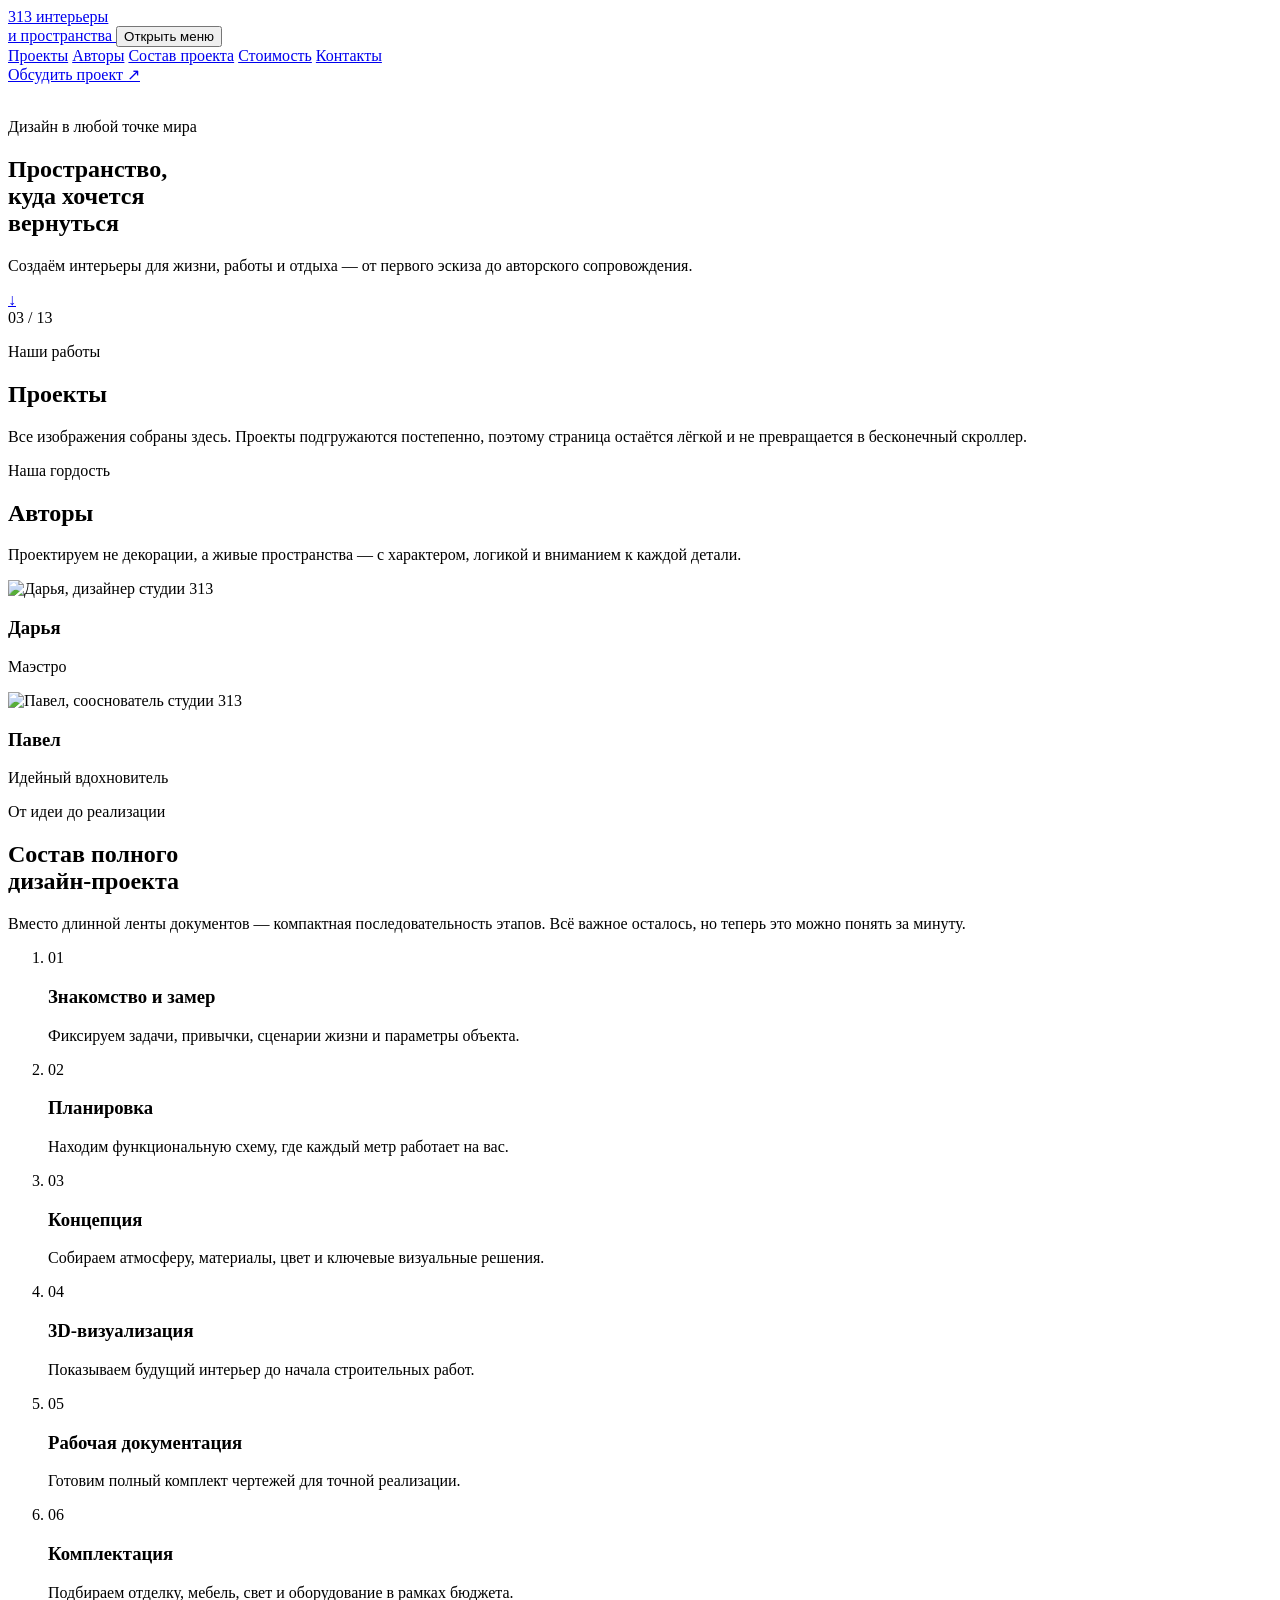
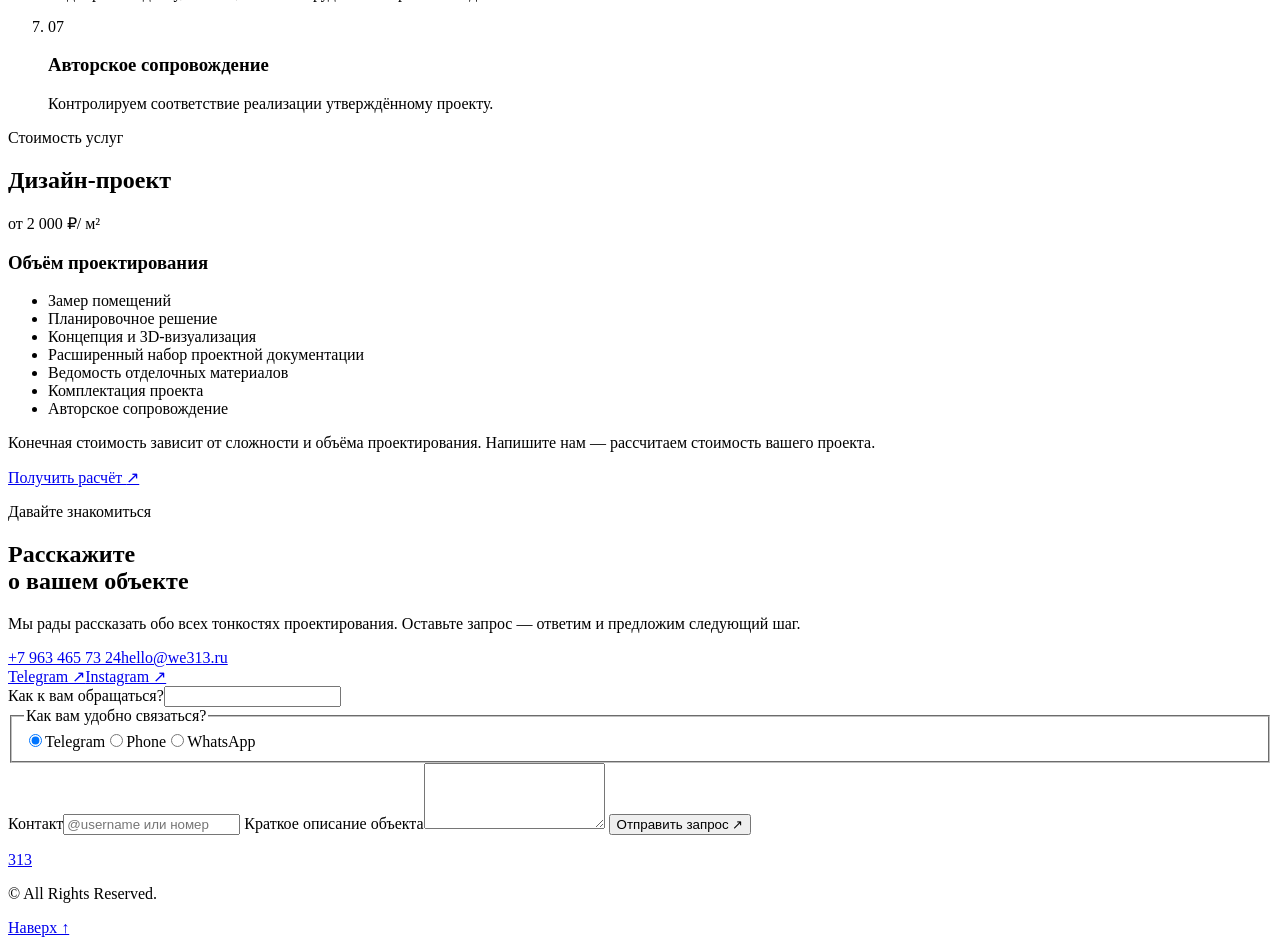
==== index.html @ 471e951c "Add redesigned site structure" ====
<!doctype html>
<html lang="ru">
<head>
  <meta charset="UTF-8" />
  <meta name="viewport" content="width=device-width, initial-scale=1" />
  <meta name="theme-color" content="#15363d" />
  <meta name="description" content="313 — дизайн интерьеров и пространств в любой точке мира." />
  <title>313 — дизайн интерьеров</title>
  <link rel="preconnect" href="https://static.tildacdn.com" crossorigin />
  <link rel="stylesheet" href="styles.css" />
</head>
<body>
  <header class="site-header" data-header>
    <a class="brand" href="#top" aria-label="313 — на главную">
      <span class="brand-mark">313</span>
      <span class="brand-note">интерьеры<br />и пространства</span>
    </a>
    <button class="menu-toggle" type="button" aria-expanded="false" aria-controls="site-nav">
      <span></span><span></span>
      <span class="sr-only">Открыть меню</span>
    </button>
    <nav class="site-nav" id="site-nav" aria-label="Основная навигация">
      <a href="#projects">Проекты</a>
      <a href="#authors">Авторы</a>
      <a href="#scope">Состав проекта</a>
      <a href="#price">Стоимость</a>
      <a href="#contacts">Контакты</a>
    </nav>
    <a class="header-cta" href="#contacts">Обсудить проект <span>↗</span></a>
  </header>

  <main id="top">
    <section class="hero" aria-labelledby="hero-title">
      <div class="hero-media" aria-hidden="true">
        <img src="https://static.tildacdn.com/tild3564-6435-4336-b236-306564663738/___220524_pages-to-j.jpg" alt="" fetchpriority="high" />
      </div>
      <div class="hero-shade"></div>
      <div class="hero-content">
        <p class="eyebrow">Дизайн в любой точке мира</p>
        <h1 id="hero-title">Пространство,<br />куда хочется<br />вернуться</h1>
        <div class="hero-bottom">
          <p>Создаём интерьеры для жизни, работы и отдыха — от первого эскиза до авторского сопровождения.</p>
          <a class="round-link" href="#projects" aria-label="Смотреть проекты">↓</a>
        </div>
      </div>
      <div class="hero-index" aria-hidden="true">03 / 13</div>
    </section>

    <section class="projects section" id="projects" aria-labelledby="projects-title">
      <div class="section-head reveal">
        <div>
          <p class="eyebrow">Наши работы</p>
          <h2 id="projects-title">Проекты</h2>
        </div>
        <p class="section-intro">Все изображения собраны здесь. Проекты подгружаются постепенно, поэтому страница остаётся лёгкой и не превращается в бесконечный скроллер.</p>
      </div>
      <div class="project-grid" data-project-grid aria-live="polite"></div>
      <div class="project-sentinel" data-project-sentinel aria-hidden="true"><span></span><span></span><span></span></div>
      <p class="projects-end" data-projects-end hidden>Все проекты загружены</p>
    </section>

    <section class="authors section section-dark" id="authors" aria-labelledby="authors-title">
      <div class="section-head reveal">
        <div><p class="eyebrow">Наша гордость</p><h2 id="authors-title">Авторы</h2></div>
        <p class="section-intro">Проектируем не декорации, а живые пространства — с характером, логикой и вниманием к каждой детали.</p>
      </div>
      <div class="authors-grid">
        <article class="author-card reveal">
          <div class="author-photo"><img src="https://static.tildacdn.com/tild3235-3331-4265-b337-303738323830/noroot.png" alt="Дарья, дизайнер студии 313" loading="lazy" /></div>
          <div class="author-meta"><h3>Дарья</h3><p>Маэстро</p></div>
        </article>
        <article class="author-card reveal">
          <div class="author-photo"><img src="https://static.tildacdn.com/tild3330-3230-4331-b766-316365663337/noroot.png" alt="Павел, сооснователь студии 313" loading="lazy" /></div>
          <div class="author-meta"><h3>Павел</h3><p>Идейный вдохновитель</p></div>
        </article>
      </div>
    </section>

    <section class="scope section" id="scope" aria-labelledby="scope-title">
      <div class="section-head reveal">
        <div><p class="eyebrow">От идеи до реализации</p><h2 id="scope-title">Состав полного<br />дизайн-проекта</h2></div>
        <p class="section-intro">Вместо длинной ленты документов — компактная последовательность этапов. Всё важное осталось, но теперь это можно понять за минуту.</p>
      </div>
      <ol class="scope-list">
        <li class="reveal"><span>01</span><h3>Знакомство и замер</h3><p>Фиксируем задачи, привычки, сценарии жизни и параметры объекта.</p></li>
        <li class="reveal"><span>02</span><h3>Планировка</h3><p>Находим функциональную схему, где каждый метр работает на вас.</p></li>
        <li class="reveal"><span>03</span><h3>Концепция</h3><p>Собираем атмосферу, материалы, цвет и ключевые визуальные решения.</p></li>
        <li class="reveal"><span>04</span><h3>3D-визуализация</h3><p>Показываем будущий интерьер до начала строительных работ.</p></li>
        <li class="reveal"><span>05</span><h3>Рабочая документация</h3><p>Готовим полный комплект чертежей для точной реализации.</p></li>
        <li class="reveal"><span>06</span><h3>Комплектация</h3><p>Подбираем отделку, мебель, свет и оборудование в рамках бюджета.</p></li>
        <li class="reveal"><span>07</span><h3>Авторское сопровождение</h3><p>Контролируем соответствие реализации утверждённому проекту.</p></li>
      </ol>
    </section>

    <section class="price section section-accent" id="price" aria-labelledby="price-title">
      <div class="price-layout">
        <div class="reveal"><p class="eyebrow">Стоимость услуг</p><h2 id="price-title">Дизайн-проект</h2><p class="price-value">от 2 000 ₽<span>/ м²</span></p></div>
        <div class="price-copy reveal">
          <h3>Объём проектирования</h3>
          <ul><li>Замер помещений</li><li>Планировочное решение</li><li>Концепция и 3D-визуализация</li><li>Расширенный набор проектной документации</li><li>Ведомость отделочных материалов</li><li>Комплектация проекта</li><li>Авторское сопровождение</li></ul>
          <p class="price-note">Конечная стоимость зависит от сложности и объёма проектирования. Напишите нам — рассчитаем стоимость вашего проекта.</p>
          <a class="text-link" href="#contacts">Получить расчёт <span>↗</span></a>
        </div>
      </div>
    </section>

    <section class="contacts section section-dark" id="contacts" aria-labelledby="contacts-title">
      <div class="contact-layout">
        <div class="contact-copy reveal">
          <p class="eyebrow">Давайте знакомиться</p><h2 id="contacts-title">Расскажите<br />о вашем объекте</h2>
          <p>Мы рады рассказать обо всех тонкостях проектирования. Оставьте запрос — ответим и предложим следующий шаг.</p>
          <div class="contact-links"><a href="tel:+79634657324">+7 963 465 73 24</a><a href="mailto:hello@we313.ru">hello@we313.ru</a></div>
          <div class="social-links"><a href="https://t.me/" target="_blank" rel="noreferrer">Telegram ↗</a><a href="https://www.instagram.com/" target="_blank" rel="noreferrer">Instagram ↗</a></div>
        </div>
        <form class="contact-form reveal" data-contact-form>
          <label><span>Как к вам обращаться?</span><input type="text" name="name" autocomplete="name" required /></label>
          <fieldset><legend>Как вам удобно связаться?</legend><div class="contact-methods"><label><input type="radio" name="method" value="Telegram" checked /><span>Telegram</span></label><label><input type="radio" name="method" value="Phone" /><span>Phone</span></label><label><input type="radio" name="method" value="WhatsApp" /><span>WhatsApp</span></label></div></fieldset>
          <label><span>Контакт</span><input type="text" name="contact" placeholder="@username или номер" required /></label>
          <label><span>Краткое описание объекта</span><textarea name="message" rows="4" required></textarea></label>
          <button class="submit-button" type="submit">Отправить запрос <span>↗</span></button>
          <p class="form-status" data-form-status aria-live="polite"></p>
        </form>
      </div>
    </section>
  </main>

  <footer class="site-footer"><a class="footer-brand" href="#top">313</a><p>© <span data-year></span> All Rights Reserved.</p><a href="#top">Наверх ↑</a></footer>

  <dialog class="project-dialog" data-project-dialog aria-labelledby="dialog-title">
    <div class="dialog-shell">
      <header class="dialog-header"><div><p class="eyebrow" data-dialog-location></p><h2 id="dialog-title" data-dialog-title></h2></div><button class="dialog-close" type="button" data-dialog-close aria-label="Закрыть проект">×</button></header>
      <div class="dialog-gallery" data-dialog-gallery></div>
    </div>
  </dialog>
  <script src="script.js" defer></script>
</body>
</html>
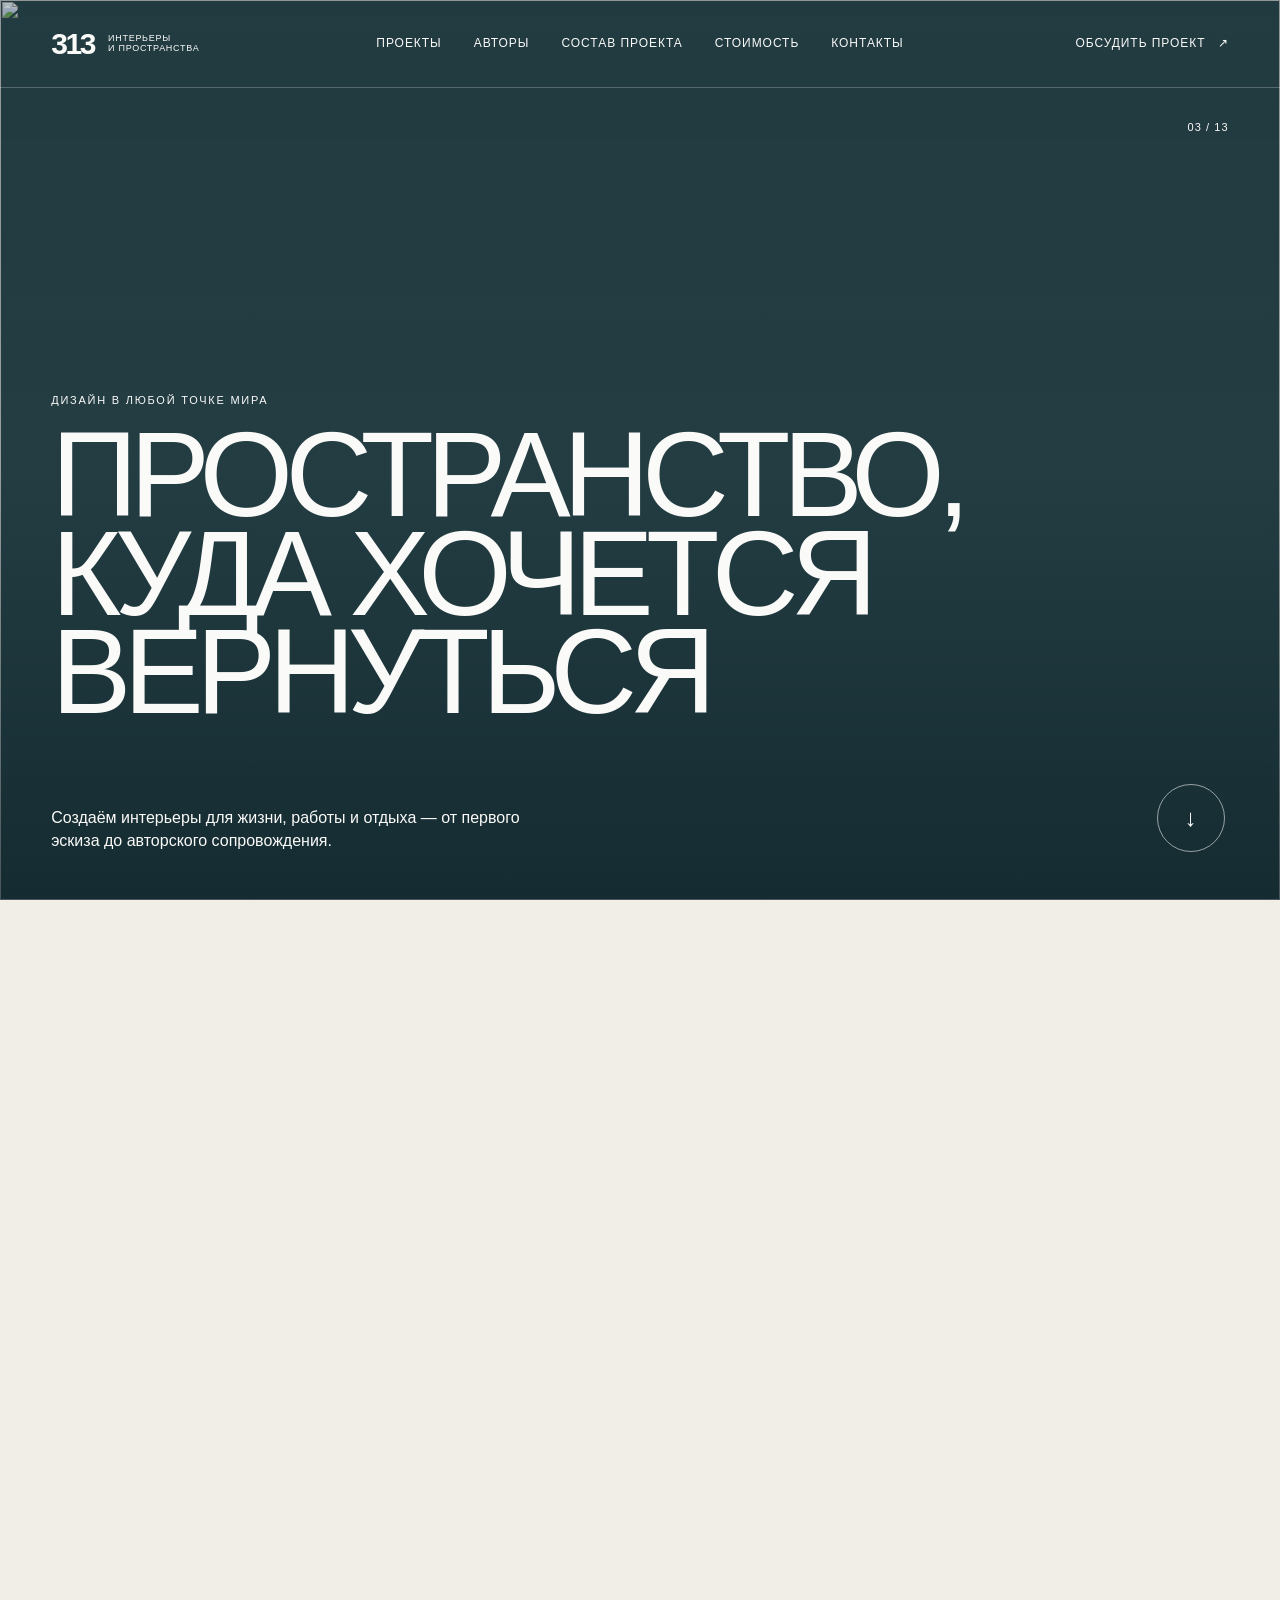
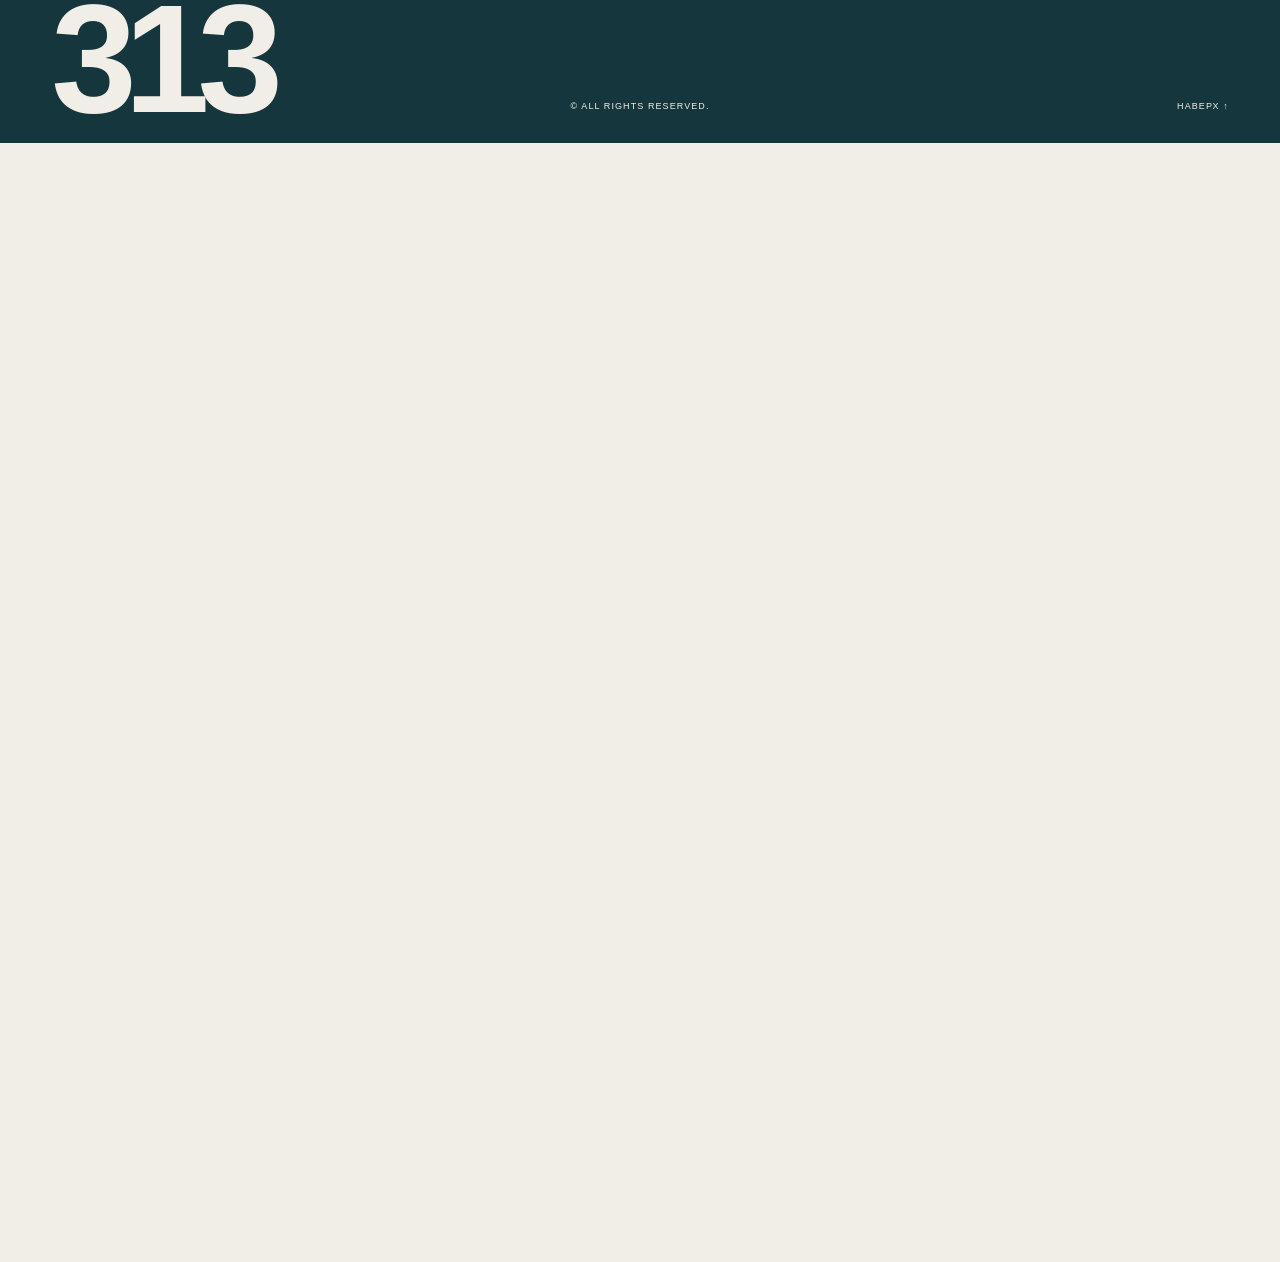
==== commit ef064ef6: "Restore original social links" ====
--- a/index.html
+++ b/index.html
@@ -11,127 +11,33 @@
 </head>
 <body>
   <header class="site-header" data-header>
-    <a class="brand" href="#top" aria-label="313 — на главную">
-      <span class="brand-mark">313</span>
-      <span class="brand-note">интерьеры<br />и пространства</span>
-    </a>
-    <button class="menu-toggle" type="button" aria-expanded="false" aria-controls="site-nav">
-      <span></span><span></span>
-      <span class="sr-only">Открыть меню</span>
-    </button>
-    <nav class="site-nav" id="site-nav" aria-label="Основная навигация">
-      <a href="#projects">Проекты</a>
-      <a href="#authors">Авторы</a>
-      <a href="#scope">Состав проекта</a>
-      <a href="#price">Стоимость</a>
-      <a href="#contacts">Контакты</a>
-    </nav>
+    <a class="brand" href="#top" aria-label="313 — на главную"><span class="brand-mark">313</span><span class="brand-note">интерьеры<br />и пространства</span></a>
+    <button class="menu-toggle" type="button" aria-expanded="false" aria-controls="site-nav"><span></span><span></span><span class="sr-only">Открыть меню</span></button>
+    <nav class="site-nav" id="site-nav" aria-label="Основная навигация"><a href="#projects">Проекты</a><a href="#authors">Авторы</a><a href="#scope">Состав проекта</a><a href="#price">Стоимость</a><a href="#contacts">Контакты</a></nav>
     <a class="header-cta" href="#contacts">Обсудить проект <span>↗</span></a>
   </header>
-
   <main id="top">
     <section class="hero" aria-labelledby="hero-title">
-      <div class="hero-media" aria-hidden="true">
-        <img src="https://static.tildacdn.com/tild3564-6435-4336-b236-306564663738/___220524_pages-to-j.jpg" alt="" fetchpriority="high" />
-      </div>
-      <div class="hero-shade"></div>
-      <div class="hero-content">
-        <p class="eyebrow">Дизайн в любой точке мира</p>
-        <h1 id="hero-title">Пространство,<br />куда хочется<br />вернуться</h1>
-        <div class="hero-bottom">
-          <p>Создаём интерьеры для жизни, работы и отдыха — от первого эскиза до авторского сопровождения.</p>
-          <a class="round-link" href="#projects" aria-label="Смотреть проекты">↓</a>
-        </div>
-      </div>
-      <div class="hero-index" aria-hidden="true">03 / 13</div>
+      <div class="hero-media" aria-hidden="true"><img src="https://static.tildacdn.com/tild3564-6435-4336-b236-306564663738/___220524_pages-to-j.jpg" alt="" fetchpriority="high" /></div><div class="hero-shade"></div>
+      <div class="hero-content"><p class="eyebrow">Дизайн в любой точке мира</p><h1 id="hero-title">Пространство,<br />куда хочется<br />вернуться</h1><div class="hero-bottom"><p>Создаём интерьеры для жизни, работы и отдыха — от первого эскиза до авторского сопровождения.</p><a class="round-link" href="#projects" aria-label="Смотреть проекты">↓</a></div></div><div class="hero-index" aria-hidden="true">03 / 13</div>
     </section>
-
     <section class="projects section" id="projects" aria-labelledby="projects-title">
-      <div class="section-head reveal">
-        <div>
-          <p class="eyebrow">Наши работы</p>
-          <h2 id="projects-title">Проекты</h2>
-        </div>
-        <p class="section-intro">Все изображения собраны здесь. Проекты подгружаются постепенно, поэтому страница остаётся лёгкой и не превращается в бесконечный скроллер.</p>
-      </div>
-      <div class="project-grid" data-project-grid aria-live="polite"></div>
-      <div class="project-sentinel" data-project-sentinel aria-hidden="true"><span></span><span></span><span></span></div>
-      <p class="projects-end" data-projects-end hidden>Все проекты загружены</p>
+      <div class="section-head reveal"><div><p class="eyebrow">Наши работы</p><h2 id="projects-title">Проекты</h2></div><p class="section-intro">Все изображения собраны здесь. Проекты подгружаются постепенно, поэтому страница остаётся лёгкой и не превращается в бесконечный скроллер.</p></div>
+      <div class="project-grid" data-project-grid aria-live="polite"></div><div class="project-sentinel" data-project-sentinel aria-hidden="true"><span></span><span></span><span></span></div><p class="projects-end" data-projects-end hidden>Все проекты загружены</p>
     </section>
-
     <section class="authors section section-dark" id="authors" aria-labelledby="authors-title">
-      <div class="section-head reveal">
-        <div><p class="eyebrow">Наша гордость</p><h2 id="authors-title">Авторы</h2></div>
-        <p class="section-intro">Проектируем не декорации, а живые пространства — с характером, логикой и вниманием к каждой детали.</p>
-      </div>
-      <div class="authors-grid">
-        <article class="author-card reveal">
-          <div class="author-photo"><img src="https://static.tildacdn.com/tild3235-3331-4265-b337-303738323830/noroot.png" alt="Дарья, дизайнер студии 313" loading="lazy" /></div>
-          <div class="author-meta"><h3>Дарья</h3><p>Маэстро</p></div>
-        </article>
-        <article class="author-card reveal">
-          <div class="author-photo"><img src="https://static.tildacdn.com/tild3330-3230-4331-b766-316365663337/noroot.png" alt="Павел, сооснователь студии 313" loading="lazy" /></div>
-          <div class="author-meta"><h3>Павел</h3><p>Идейный вдохновитель</p></div>
-        </article>
-      </div>
+      <div class="section-head reveal"><div><p class="eyebrow">Наша гордость</p><h2 id="authors-title">Авторы</h2></div><p class="section-intro">Проектируем не декорации, а живые пространства — с характером, логикой и вниманием к каждой детали.</p></div>
+      <div class="authors-grid"><article class="author-card reveal"><div class="author-photo"><img src="https://static.tildacdn.com/tild3235-3331-4265-b337-303738323830/noroot.png" alt="Дарья, дизайнер студии 313" loading="lazy" /></div><div class="author-meta"><h3>Дарья</h3><p>Маэстро</p></div></article><article class="author-card reveal"><div class="author-photo"><img src="https://static.tildacdn.com/tild3330-3230-4331-b766-316365663337/noroot.png" alt="Павел, сооснователь студии 313" loading="lazy" /></div><div class="author-meta"><h3>Павел</h3><p>Идейный вдохновитель</p></div></article></div>
     </section>
-
     <section class="scope section" id="scope" aria-labelledby="scope-title">
-      <div class="section-head reveal">
-        <div><p class="eyebrow">От идеи до реализации</p><h2 id="scope-title">Состав полного<br />дизайн-проекта</h2></div>
-        <p class="section-intro">Вместо длинной ленты документов — компактная последовательность этапов. Всё важное осталось, но теперь это можно понять за минуту.</p>
-      </div>
-      <ol class="scope-list">
-        <li class="reveal"><span>01</span><h3>Знакомство и замер</h3><p>Фиксируем задачи, привычки, сценарии жизни и параметры объекта.</p></li>
-        <li class="reveal"><span>02</span><h3>Планировка</h3><p>Находим функциональную схему, где каждый метр работает на вас.</p></li>
-        <li class="reveal"><span>03</span><h3>Концепция</h3><p>Собираем атмосферу, материалы, цвет и ключевые визуальные решения.</p></li>
-        <li class="reveal"><span>04</span><h3>3D-визуализация</h3><p>Показываем будущий интерьер до начала строительных работ.</p></li>
-        <li class="reveal"><span>05</span><h3>Рабочая документация</h3><p>Готовим полный комплект чертежей для точной реализации.</p></li>
-        <li class="reveal"><span>06</span><h3>Комплектация</h3><p>Подбираем отделку, мебель, свет и оборудование в рамках бюджета.</p></li>
-        <li class="reveal"><span>07</span><h3>Авторское сопровождение</h3><p>Контролируем соответствие реализации утверждённому проекту.</p></li>
-      </ol>
+      <div class="section-head reveal"><div><p class="eyebrow">От идеи до реализации</p><h2 id="scope-title">Состав полного<br />дизайн-проекта</h2></div><p class="section-intro">Вместо длинной ленты документов — компактная последовательность этапов. Всё важное осталось, но теперь это можно понять за минуту.</p></div>
+      <ol class="scope-list"><li class="reveal"><span>01</span><h3>Знакомство и замер</h3><p>Фиксируем задачи, привычки, сценарии жизни и параметры объекта.</p></li><li class="reveal"><span>02</span><h3>Планировка</h3><p>Находим функциональную схему, где каждый метр работает на вас.</p></li><li class="reveal"><span>03</span><h3>Концепция</h3><p>Собираем атмосферу, материалы, цвет и ключевые визуальные решения.</p></li><li class="reveal"><span>04</span><h3>3D-визуализация</h3><p>Показываем будущий интерьер до начала строительных работ.</p></li><li class="reveal"><span>05</span><h3>Рабочая документация</h3><p>Готовим полный комплект чертежей для точной реализации.</p></li><li class="reveal"><span>06</span><h3>Комплектация</h3><p>Подбираем отделку, мебель, свет и оборудование в рамках бюджета.</p></li><li class="reveal"><span>07</span><h3>Авторское сопровождение</h3><p>Контролируем соответствие реализации утверждённому проекту.</p></li></ol>
     </section>
-
-    <section class="price section section-accent" id="price" aria-labelledby="price-title">
-      <div class="price-layout">
-        <div class="reveal"><p class="eyebrow">Стоимость услуг</p><h2 id="price-title">Дизайн-проект</h2><p class="price-value">от 2 000 ₽<span>/ м²</span></p></div>
-        <div class="price-copy reveal">
-          <h3>Объём проектирования</h3>
-          <ul><li>Замер помещений</li><li>Планировочное решение</li><li>Концепция и 3D-визуализация</li><li>Расширенный набор проектной документации</li><li>Ведомость отделочных материалов</li><li>Комплектация проекта</li><li>Авторское сопровождение</li></ul>
-          <p class="price-note">Конечная стоимость зависит от сложности и объёма проектирования. Напишите нам — рассчитаем стоимость вашего проекта.</p>
-          <a class="text-link" href="#contacts">Получить расчёт <span>↗</span></a>
-        </div>
-      </div>
-    </section>
-
-    <section class="contacts section section-dark" id="contacts" aria-labelledby="contacts-title">
-      <div class="contact-layout">
-        <div class="contact-copy reveal">
-          <p class="eyebrow">Давайте знакомиться</p><h2 id="contacts-title">Расскажите<br />о вашем объекте</h2>
-          <p>Мы рады рассказать обо всех тонкостях проектирования. Оставьте запрос — ответим и предложим следующий шаг.</p>
-          <div class="contact-links"><a href="tel:+79634657324">+7 963 465 73 24</a><a href="mailto:hello@we313.ru">hello@we313.ru</a></div>
-          <div class="social-links"><a href="https://t.me/" target="_blank" rel="noreferrer">Telegram ↗</a><a href="https://www.instagram.com/" target="_blank" rel="noreferrer">Instagram ↗</a></div>
-        </div>
-        <form class="contact-form reveal" data-contact-form>
-          <label><span>Как к вам обращаться?</span><input type="text" name="name" autocomplete="name" required /></label>
-          <fieldset><legend>Как вам удобно связаться?</legend><div class="contact-methods"><label><input type="radio" name="method" value="Telegram" checked /><span>Telegram</span></label><label><input type="radio" name="method" value="Phone" /><span>Phone</span></label><label><input type="radio" name="method" value="WhatsApp" /><span>WhatsApp</span></label></div></fieldset>
-          <label><span>Контакт</span><input type="text" name="contact" placeholder="@username или номер" required /></label>
-          <label><span>Краткое описание объекта</span><textarea name="message" rows="4" required></textarea></label>
-          <button class="submit-button" type="submit">Отправить запрос <span>↗</span></button>
-          <p class="form-status" data-form-status aria-live="polite"></p>
-        </form>
-      </div>
-    </section>
+    <section class="price section section-accent" id="price" aria-labelledby="price-title"><div class="price-layout"><div class="reveal"><p class="eyebrow">Стоимость услуг</p><h2 id="price-title">Дизайн-проект</h2><p class="price-value">от 2 000 ₽<span>/ м²</span></p></div><div class="price-copy reveal"><h3>Объём проектирования</h3><ul><li>Замер помещений</li><li>Планировочное решение</li><li>Концепция и 3D-визуализация</li><li>Расширенный набор проектной документации</li><li>Ведомость отделочных материалов</li><li>Комплектация проекта</li><li>Авторское сопровождение</li></ul><p class="price-note">Конечная стоимость зависит от сложности и объёма проектирования. Напишите нам — рассчитаем стоимость вашего проекта.</p><a class="text-link" href="#contacts">Получить расчёт <span>↗</span></a></div></div></section>
+    <section class="contacts section section-dark" id="contacts" aria-labelledby="contacts-title"><div class="contact-layout"><div class="contact-copy reveal"><p class="eyebrow">Давайте знакомиться</p><h2 id="contacts-title">Расскажите<br />о вашем объекте</h2><p>Мы рады рассказать обо всех тонкостях проектирования. Оставьте запрос — ответим и предложим следующий шаг.</p><div class="contact-links"><a href="tel:+79634657324">+7 963 465 73 24</a><a href="mailto:hello@we313.ru">hello@we313.ru</a></div><div class="social-links"><a href="https://t.me/FatCop" target="_blank" rel="noreferrer">Telegram ↗</a><a href="https://www.instagram.com/313.interior" target="_blank" rel="noreferrer">Instagram ↗</a></div></div><form class="contact-form reveal" data-contact-form><label><span>Как к вам обращаться?</span><input type="text" name="name" autocomplete="name" required /></label><fieldset><legend>Как вам удобно связаться?</legend><div class="contact-methods"><label><input type="radio" name="method" value="Telegram" checked /><span>Telegram</span></label><label><input type="radio" name="method" value="Phone" /><span>Phone</span></label><label><input type="radio" name="method" value="WhatsApp" /><span>WhatsApp</span></label></div></fieldset><label><span>Контакт</span><input type="text" name="contact" placeholder="@username или номер" required /></label><label><span>Краткое описание объекта</span><textarea name="message" rows="4" required></textarea></label><button class="submit-button" type="submit">Отправить запрос <span>↗</span></button><p class="form-status" data-form-status aria-live="polite"></p></form></div></section>
   </main>
-
   <footer class="site-footer"><a class="footer-brand" href="#top">313</a><p>© <span data-year></span> All Rights Reserved.</p><a href="#top">Наверх ↑</a></footer>
-
-  <dialog class="project-dialog" data-project-dialog aria-labelledby="dialog-title">
-    <div class="dialog-shell">
-      <header class="dialog-header"><div><p class="eyebrow" data-dialog-location></p><h2 id="dialog-title" data-dialog-title></h2></div><button class="dialog-close" type="button" data-dialog-close aria-label="Закрыть проект">×</button></header>
-      <div class="dialog-gallery" data-dialog-gallery></div>
-    </div>
-  </dialog>
+  <dialog class="project-dialog" data-project-dialog aria-labelledby="dialog-title"><div class="dialog-shell"><header class="dialog-header"><div><p class="eyebrow" data-dialog-location></p><h2 id="dialog-title" data-dialog-title></h2></div><button class="dialog-close" type="button" data-dialog-close aria-label="Закрыть проект">×</button></header><div class="dialog-gallery" data-dialog-gallery></div></div></dialog>
   <script src="script.js" defer></script>
 </body>
 </html>
--- a/styles.css
+++ b/styles.css
@@ -0,0 +1 @@
+:root{--ink:#15363d;--paper:#f1eee7;--mist:#c6c6c6;--white:#fafaf8;--line:rgba(21,54,61,.22);--pad:clamp(20px,4vw,64px);--ease:cubic-bezier(.2,.75,.25,1)}*{box-sizing:border-box}html{scroll-behavior:smooth}body{margin:0;background:var(--paper);color:var(--ink);font-family:"Helvetica Neue",Helvetica,Arial,sans-serif;font-size:16px;line-height:1.45;-webkit-font-smoothing:antialiased;overflow-x:hidden}body.dialog-open{overflow:hidden}a{color:inherit;text-decoration:none}img{display:block;width:100%;height:100%;object-fit:cover}button,input,textarea{font:inherit}button{color:inherit}.sr-only{position:absolute;width:1px;height:1px;padding:0;margin:-1px;overflow:hidden;clip:rect(0,0,0,0);white-space:nowrap;border:0}.site-header{position:fixed;inset:0 0 auto 0;z-index:50;display:grid;grid-template-columns:1fr auto 1fr;align-items:center;gap:24px;min-height:88px;padding:16px var(--pad);color:var(--white);border-bottom:1px solid rgba(255,255,255,.24);transition:background .35s var(--ease),color .35s var(--ease),min-height .35s var(--ease),border-color .35s var(--ease)}.site-header.is-scrolled{min-height:70px;color:var(--ink);background:rgba(241,238,231,.92);border-color:var(--line);backdrop-filter:blur(16px)}.brand{display:inline-flex;align-items:center;gap:14px;justify-self:start}.brand-mark{font-size:30px;line-height:.8;letter-spacing:-.08em;font-weight:700}.brand-note{font-size:9px;line-height:1.05;text-transform:uppercase;letter-spacing:.08em}.site-nav{display:flex;align-items:center;gap:clamp(18px,2.5vw,44px);font-size:12px;text-transform:uppercase;letter-spacing:.08em}.site-nav a,.header-cta{position:relative}.site-nav a::after,.header-cta::after{content:"";position:absolute;inset:auto 0 -5px;height:1px;background:currentColor;transform:scaleX(0);transform-origin:right;transition:transform .3s var(--ease)}.site-nav a:hover::after,.header-cta:hover::after{transform:scaleX(1);transform-origin:left}.header-cta{justify-self:end;font-size:12px;text-transform:uppercase;letter-spacing:.08em}.header-cta span{margin-left:8px}.menu-toggle{display:none;background:none;border:0;padding:12px}.menu-toggle span:not(.sr-only){display:block;width:26px;height:1px;background:currentColor;margin:6px 0;transition:transform .3s var(--ease)}.hero{position:relative;min-height:100svh;color:var(--white);overflow:clip;background:#29444a}.hero-media{position:absolute;inset:0;transform:scale(1.06);animation:heroReveal 1.8s var(--ease) forwards}.hero-media img{filter:saturate(.75) contrast(.94)}.hero-shade{position:absolute;inset:0;background:linear-gradient(180deg,rgba(10,31,36,.24),rgba(10,31,36,.18) 52%,rgba(10,31,36,.65))}.hero-content{position:relative;z-index:2;min-height:100svh;display:flex;flex-direction:column;justify-content:flex-end;padding:150px var(--pad) 48px}.eyebrow{margin:0 0 18px;font-size:11px;line-height:1.2;text-transform:uppercase;letter-spacing:.16em}.hero h1{max-width:1100px;margin:0;font-size:clamp(58px,9.4vw,148px);line-height:.82;letter-spacing:-.065em;text-transform:uppercase;font-weight:500;text-wrap:balance}.hero-bottom{display:grid;grid-template-columns:minmax(280px,520px) 72px;justify-content:space-between;align-items:end;gap:40px;margin-top:clamp(34px,7vh,80px)}.hero-bottom p{margin:0;max-width:480px;font-size:clamp(15px,1.25vw,20px)}.round-link{width:68px;height:68px;display:grid;place-items:center;border:1px solid rgba(255,255,255,.55);border-radius:50%;font-size:24px;transition:background .3s var(--ease),color .3s var(--ease),transform .3s var(--ease)}.round-link:hover{background:var(--white);color:var(--ink);transform:translateY(4px)}.hero-index{position:absolute;right:var(--pad);top:120px;z-index:2;font-size:11px;letter-spacing:.1em}.section{padding:clamp(90px,11vw,170px) var(--pad)}.section-head{display:grid;grid-template-columns:minmax(0,1.55fr) minmax(260px,.75fr);gap:56px;align-items:end;margin-bottom:clamp(52px,7vw,100px)}.section h2{margin:0;font-size:clamp(52px,8vw,118px);line-height:.88;letter-spacing:-.055em;text-transform:uppercase;font-weight:500}.section-intro{margin:0;max-width:500px;font-size:clamp(16px,1.35vw,20px)}.section-dark{background:var(--ink);color:var(--paper)}.section-accent{background:var(--mist)}.project-grid{display:grid;grid-template-columns:repeat(12,1fr);gap:clamp(14px,2vw,30px);align-items:start}.project-card{grid-column:span 6;min-width:0;cursor:pointer;content-visibility:auto;contain-intrinsic-size:600px}.project-card:nth-child(5n+2),.project-card:nth-child(5n+4){grid-column:span 5}.project-card:nth-child(5n+3),.project-card:nth-child(5n+5){grid-column:span 7}.project-card:nth-child(3n+2){margin-top:clamp(30px,8vw,110px)}.project-button{display:block;width:100%;padding:0;text-align:left;background:transparent;border:0;cursor:pointer}.project-media{position:relative;aspect-ratio:4/3;overflow:hidden;background:#d7d3ca}.project-card:nth-child(4n+2) .project-media{aspect-ratio:3/4}.project-media::after{content:"";position:absolute;inset:0;background:linear-gradient(180deg,transparent 55%,rgba(8,28,33,.36));opacity:0;transition:opacity .45s var(--ease)}.project-media img{transform:scale(1.015);transition:transform .8s var(--ease),filter .6s var(--ease)}.project-number{position:absolute;left:18px;top:16px;z-index:2;display:grid;place-items:center;width:42px;height:42px;border:1px solid rgba(255,255,255,.65);border-radius:50%;color:#fff;font-size:10px;opacity:0;transform:translateY(-8px);transition:opacity .35s var(--ease),transform .35s var(--ease)}.project-meta{display:grid;grid-template-columns:1fr auto;gap:20px;padding-top:16px;border-top:1px solid var(--line);margin-top:14px}.project-meta h3{margin:0;font-size:clamp(20px,2.2vw,34px);line-height:1;text-transform:uppercase;letter-spacing:-.03em;font-weight:500}.project-meta p{margin:2px 0 0;font-size:11px;text-transform:uppercase;letter-spacing:.09em}.project-count{align-self:start;font-size:11px;white-space:nowrap}.project-button:hover .project-media img{transform:scale(1.065);filter:saturate(.75)}.project-button:hover .project-media::after,.project-button:hover .project-number{opacity:1}.project-button:hover .project-number{transform:translateY(0)}.project-sentinel{height:120px;display:flex;justify-content:center;align-items:center;gap:8px}.project-sentinel span{width:5px;height:5px;background:var(--ink);border-radius:50%;animation:pulse 1.2s infinite ease-in-out}.project-sentinel span:nth-child(2){animation-delay:.15s}.project-sentinel span:nth-child(3){animation-delay:.3s}.projects-end{margin:80px 0 0;text-align:center;text-transform:uppercase;font-size:10px;letter-spacing:.12em}.authors-grid{display:grid;grid-template-columns:1fr 1fr;gap:clamp(20px,3vw,48px)}.author-card:nth-child(2){margin-top:clamp(36px,8vw,110px)}.author-photo{aspect-ratio:4/5;overflow:hidden;background:#244850}.author-photo img{filter:grayscale(1) contrast(.95);transition:filter .6s var(--ease),transform .8s var(--ease)}.author-card:hover img{filter:grayscale(.15);transform:scale(1.025)}.author-meta{display:flex;justify-content:space-between;gap:20px;align-items:baseline;padding:16px 0;border-bottom:1px solid rgba(241,238,231,.28)}.author-meta h3{margin:0;font-size:clamp(28px,4vw,62px);text-transform:uppercase;line-height:1;font-weight:500}.author-meta p{margin:0;text-transform:uppercase;font-size:10px;letter-spacing:.12em}.scope-list{list-style:none;margin:0;padding:0;border-top:1px solid var(--line)}.scope-list li{display:grid;grid-template-columns:80px minmax(220px,1fr) minmax(300px,1.25fr);gap:30px;align-items:baseline;padding:28px 0;border-bottom:1px solid var(--line);transition:padding .35s var(--ease),background .35s var(--ease)}.scope-list li:hover{padding-left:18px;padding-right:18px;background:rgba(255,255,255,.24)}.scope-list span{font-size:11px;letter-spacing:.1em}.scope-list h3{margin:0;font-size:clamp(24px,2.5vw,40px);line-height:1;text-transform:uppercase;font-weight:500;letter-spacing:-.03em}.scope-list p{margin:0;max-width:600px}.price-layout{display:grid;grid-template-columns:1.05fr .95fr;gap:clamp(50px,10vw,160px);align-items:start}.price-value{margin:48px 0 0;font-size:clamp(48px,7.5vw,110px);letter-spacing:-.06em;line-height:.9}.price-value span{font-size:.2em;letter-spacing:0;text-transform:uppercase}.price-copy h3{margin:0 0 30px;text-transform:uppercase;font-size:12px;letter-spacing:.12em;font-weight:500}.price-copy ul{margin:0;padding:0;list-style:none;border-top:1px solid rgba(21,54,61,.35)}.price-copy li{padding:15px 0;border-bottom:1px solid rgba(21,54,61,.35)}.price-note{margin:32px 0;font-size:13px;max-width:570px}.text-link{display:inline-flex;gap:18px;align-items:center;padding-bottom:6px;border-bottom:1px solid currentColor;text-transform:uppercase;font-size:11px;letter-spacing:.1em}.text-link span{transition:transform .3s var(--ease)}.text-link:hover span{transform:translate(4px,-4px)}.contact-layout{display:grid;grid-template-columns:1fr 1fr;gap:clamp(60px,10vw,160px)}.contact-copy>p:not(.eyebrow){max-width:580px;font-size:clamp(16px,1.4vw,20px);margin:42px 0}.contact-links{display:flex;flex-direction:column;align-items:flex-start;gap:6px;font-size:clamp(22px,2.4vw,36px)}.contact-links a{border-bottom:1px solid rgba(241,238,231,.25)}.social-links{display:flex;gap:24px;margin-top:50px;text-transform:uppercase;font-size:10px;letter-spacing:.12em}.contact-form{display:flex;flex-direction:column;gap:28px;padding-top:36px;border-top:1px solid rgba(241,238,231,.35)}.contact-form label>span,.contact-form legend{display:block;margin-bottom:9px;color:rgba(241,238,231,.65);font-size:10px;text-transform:uppercase;letter-spacing:.12em}.contact-form input[type=text],.contact-form textarea{width:100%;padding:10px 0 13px;color:var(--paper);background:transparent;border:0;border-bottom:1px solid rgba(241,238,231,.35);border-radius:0;outline:none;resize:vertical;transition:border-color .25s}.contact-form input:focus,.contact-form textarea:focus{border-color:var(--paper)}.contact-form fieldset{margin:0;padding:0;border:0}.contact-methods{display:flex;flex-wrap:wrap;gap:9px}.contact-methods label{cursor:pointer}.contact-methods input{position:absolute;opacity:0;pointer-events:none}.contact-methods span{display:block;margin:0!important;padding:11px 18px;border:1px solid rgba(241,238,231,.35);border-radius:99px;color:var(--paper)!important;transition:background .25s,color .25s}.contact-methods input:checked+span{background:var(--paper);color:var(--ink)!important}.submit-button{display:flex;align-items:center;justify-content:space-between;width:100%;margin-top:8px;padding:20px 0;color:var(--paper);background:transparent;border:0;border-top:1px solid rgba(241,238,231,.65);border-bottom:1px solid rgba(241,238,231,.65);text-align:left;text-transform:uppercase;letter-spacing:.12em;cursor:pointer}.submit-button span{font-size:24px;transition:transform .3s var(--ease)}.submit-button:hover span{transform:translate(5px,-5px)}.form-status{min-height:1.5em;margin:-12px 0 0;font-size:12px;color:rgba(241,238,231,.72)}.site-footer{display:grid;grid-template-columns:1fr auto 1fr;align-items:end;gap:30px;padding:30px var(--pad);background:var(--ink);color:var(--paper);border-top:1px solid rgba(241,238,231,.25)}.site-footer p,.site-footer>a:not(.footer-brand){margin:0;font-size:9px;text-transform:uppercase;letter-spacing:.12em}.site-footer>a:last-child{justify-self:end}.footer-brand{font-size:clamp(72px,12vw,180px);line-height:.7;letter-spacing:-.08em;font-weight:700}.project-dialog{width:100%;max-width:none;height:100%;max-height:none;margin:0;padding:0;border:0;color:var(--ink);background:var(--paper);opacity:0;transform:translateY(22px);transition:opacity .35s var(--ease),transform .35s var(--ease),display .35s allow-discrete,overlay .35s allow-discrete}.project-dialog[open]{opacity:1;transform:translateY(0)}.project-dialog::backdrop{background:rgba(8,26,31,.72);backdrop-filter:blur(4px)}.dialog-shell{min-height:100%;padding:0 var(--pad) 80px}.dialog-header{position:sticky;top:0;z-index:4;display:flex;justify-content:space-between;align-items:center;min-height:116px;padding:24px 0;background:rgba(241,238,231,.94);border-bottom:1px solid var(--line);backdrop-filter:blur(14px)}.dialog-header h2{margin:0;font-size:clamp(34px,5vw,72px);line-height:.9;text-transform:uppercase;font-weight:500;letter-spacing:-.04em}.dialog-header .eyebrow{margin-bottom:8px}.dialog-close{width:54px;height:54px;padding:0;background:transparent;border:1px solid var(--line);border-radius:50%;font-size:34px;line-height:1;cursor:pointer;transition:transform .35s var(--ease),background .25s}.dialog-close:hover{transform:rotate(90deg);background:rgba(255,255,255,.5)}.dialog-gallery{display:grid;grid-template-columns:repeat(12,1fr);gap:clamp(12px,2vw,28px);padding-top:30px}.dialog-gallery figure{grid-column:span 7;margin:0;min-width:0;overflow:hidden;background:#d4d0c6}.dialog-gallery figure:nth-child(even){grid-column:span 5;margin-top:clamp(30px,7vw,100px)}.dialog-gallery img{height:auto;min-height:280px;max-height:86vh;object-fit:cover}.image-missing{background:linear-gradient(135deg,#b9c1bd,#e0ddd4)}.reveal{opacity:0;transform:translateY(34px);transition:opacity .8s var(--ease),transform .8s var(--ease)}.reveal.is-visible{opacity:1;transform:translateY(0)}@keyframes heroReveal{to{transform:scale(1)}}@keyframes pulse{0%,80%,100%{opacity:.25;transform:scale(.8)}40%{opacity:1;transform:scale(1.25)}}@media(max-width:980px){.site-header{grid-template-columns:1fr auto}.header-cta{display:none}.menu-toggle{display:block;justify-self:end;z-index:2}.site-nav{position:fixed;inset:0;display:flex;flex-direction:column;justify-content:center;align-items:flex-start;gap:20px;padding:110px var(--pad) 40px;color:var(--paper);background:var(--ink);transform:translateX(100%);transition:transform .45s var(--ease);font-size:clamp(30px,8vw,64px);line-height:1;letter-spacing:-.04em}.site-nav.is-open{transform:translateX(0)}.site-header.menu-open{color:var(--paper)}.site-header.menu-open .menu-toggle span:first-child{transform:translateY(3.5px) rotate(45deg)}.site-header.menu-open .menu-toggle span:nth-child(2){transform:translateY(-3.5px) rotate(-45deg)}.section-head,.price-layout,.contact-layout{grid-template-columns:1fr}.section-head{align-items:start;gap:30px}.project-card,.project-card:nth-child(n){grid-column:span 6}.scope-list li{grid-template-columns:55px 1fr}.scope-list p{grid-column:2}}@media(max-width:680px){.site-header{min-height:70px;padding-top:12px;padding-bottom:12px}.brand-note{display:none}.hero-content{padding-top:120px;padding-bottom:28px}.hero h1{font-size:clamp(50px,18vw,86px)}.hero-bottom{grid-template-columns:1fr auto;gap:16px}.hero-index{display:none}.round-link{width:52px;height:52px}.section{padding-top:84px;padding-bottom:84px}.section h2{font-size:clamp(48px,15vw,78px)}.project-grid{display:block}.project-card,.project-card:nth-child(n){margin:0 0 50px}.project-card:nth-child(even){margin-left:12vw}.project-card:nth-child(odd){margin-right:7vw}.project-card:nth-child(n) .project-media{aspect-ratio:4/5}.authors-grid{grid-template-columns:1fr}.author-card:nth-child(2){margin-top:30px}.scope-list li{grid-template-columns:42px 1fr;gap:16px}.scope-list p{font-size:14px}.price-value{margin-top:30px}.contact-methods span{padding:10px 13px}.site-footer{grid-template-columns:1fr auto;align-items:end}.site-footer p{display:none}.dialog-shell{padding-bottom:40px}.dialog-header{min-height:90px}.dialog-close{width:46px;height:46px}.dialog-gallery{display:block}.dialog-gallery figure,.dialog-gallery figure:nth-child(even){margin:0 0 14px}.dialog-gallery img{min-height:0;max-height:none}}@media(prefers-reduced-motion:reduce){html{scroll-behavior:auto}*,*::before,*::after{animation-duration:.01ms!important;animation-iteration-count:1!important;transition-duration:.01ms!important}.reveal{opacity:1;transform:none}}
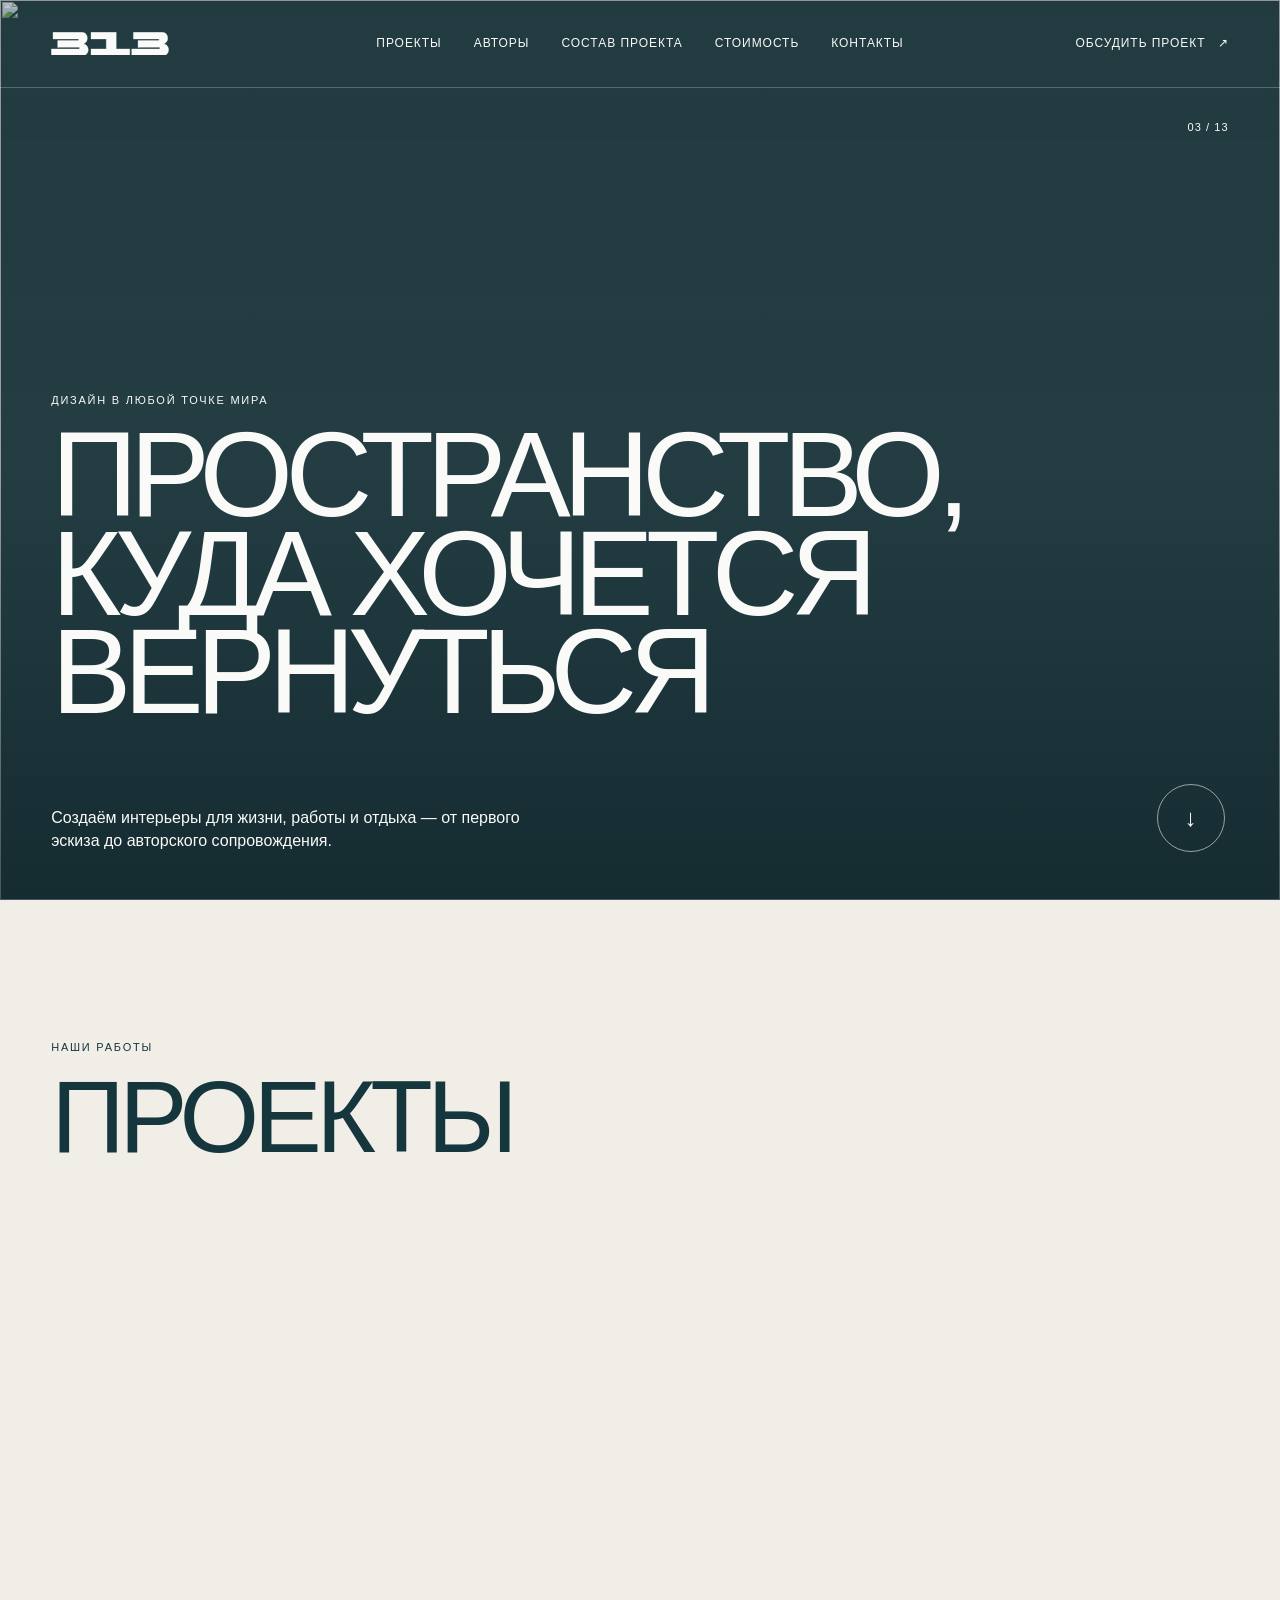
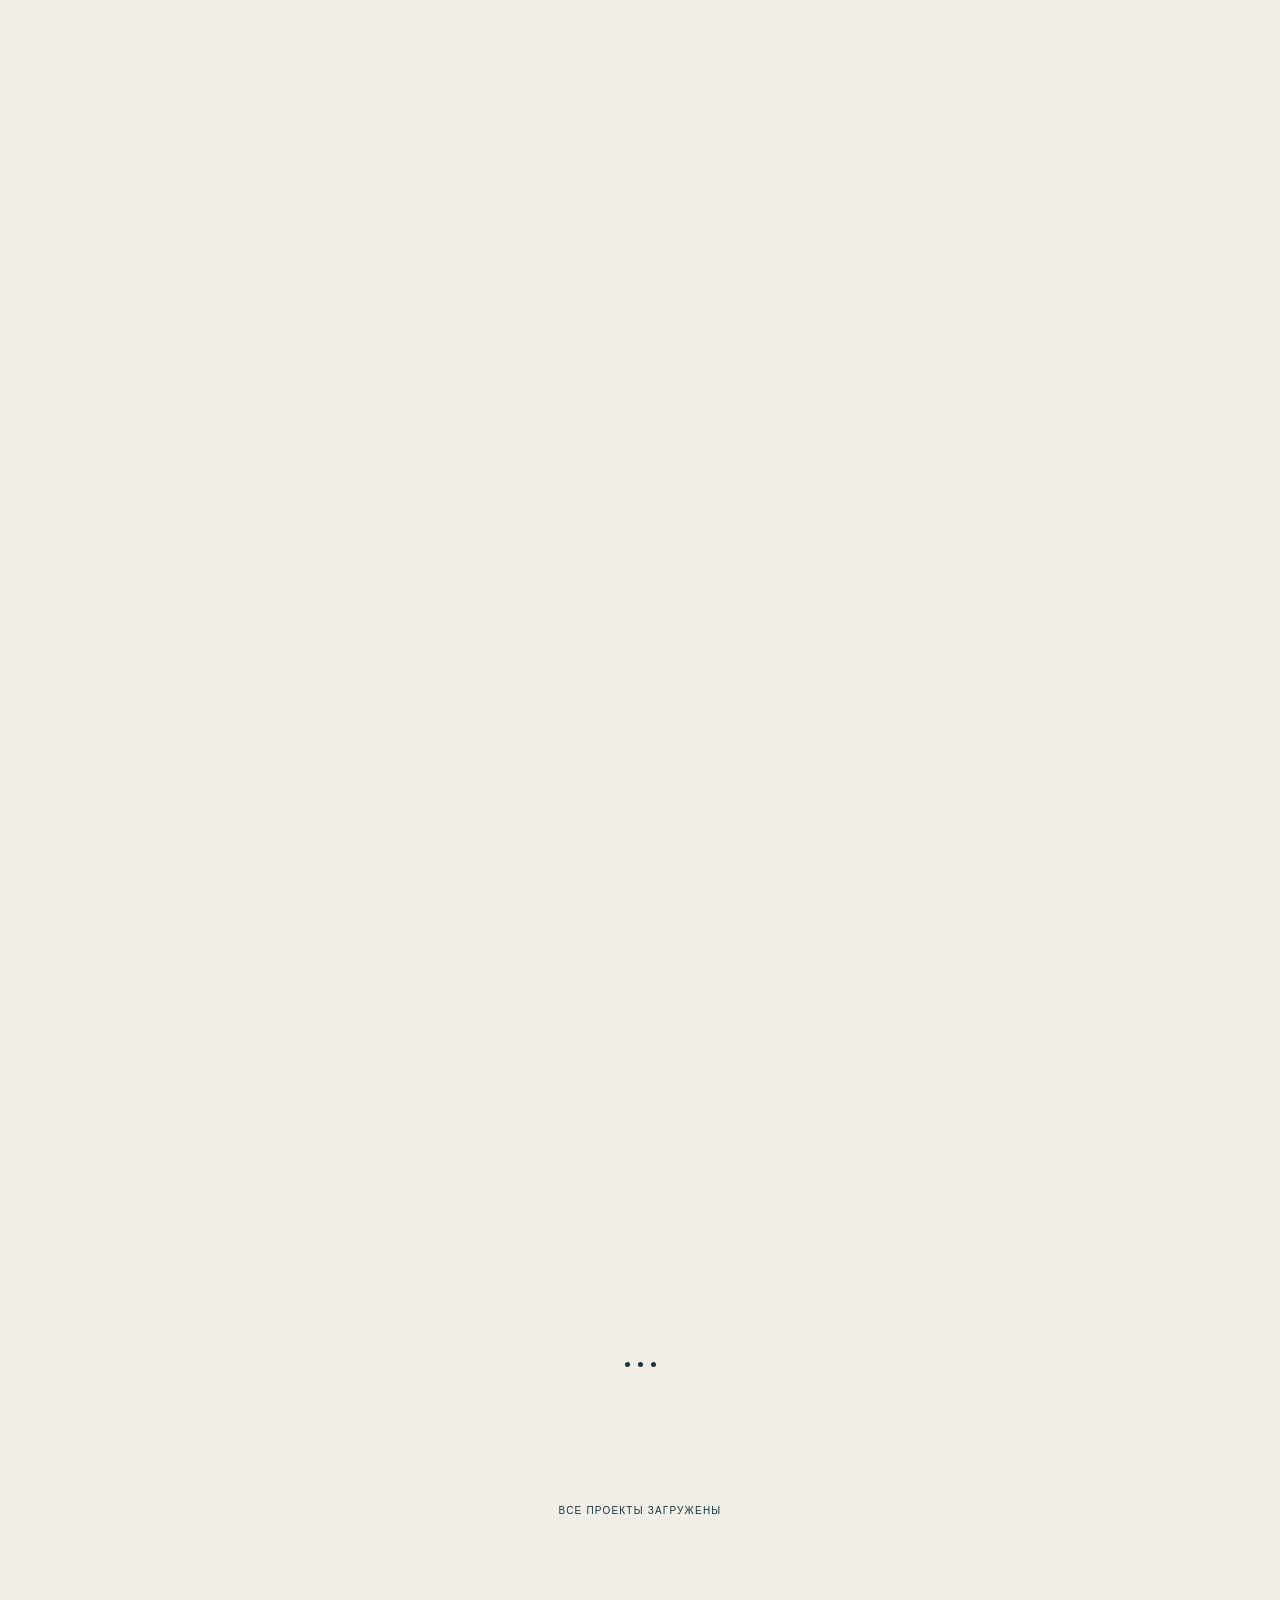
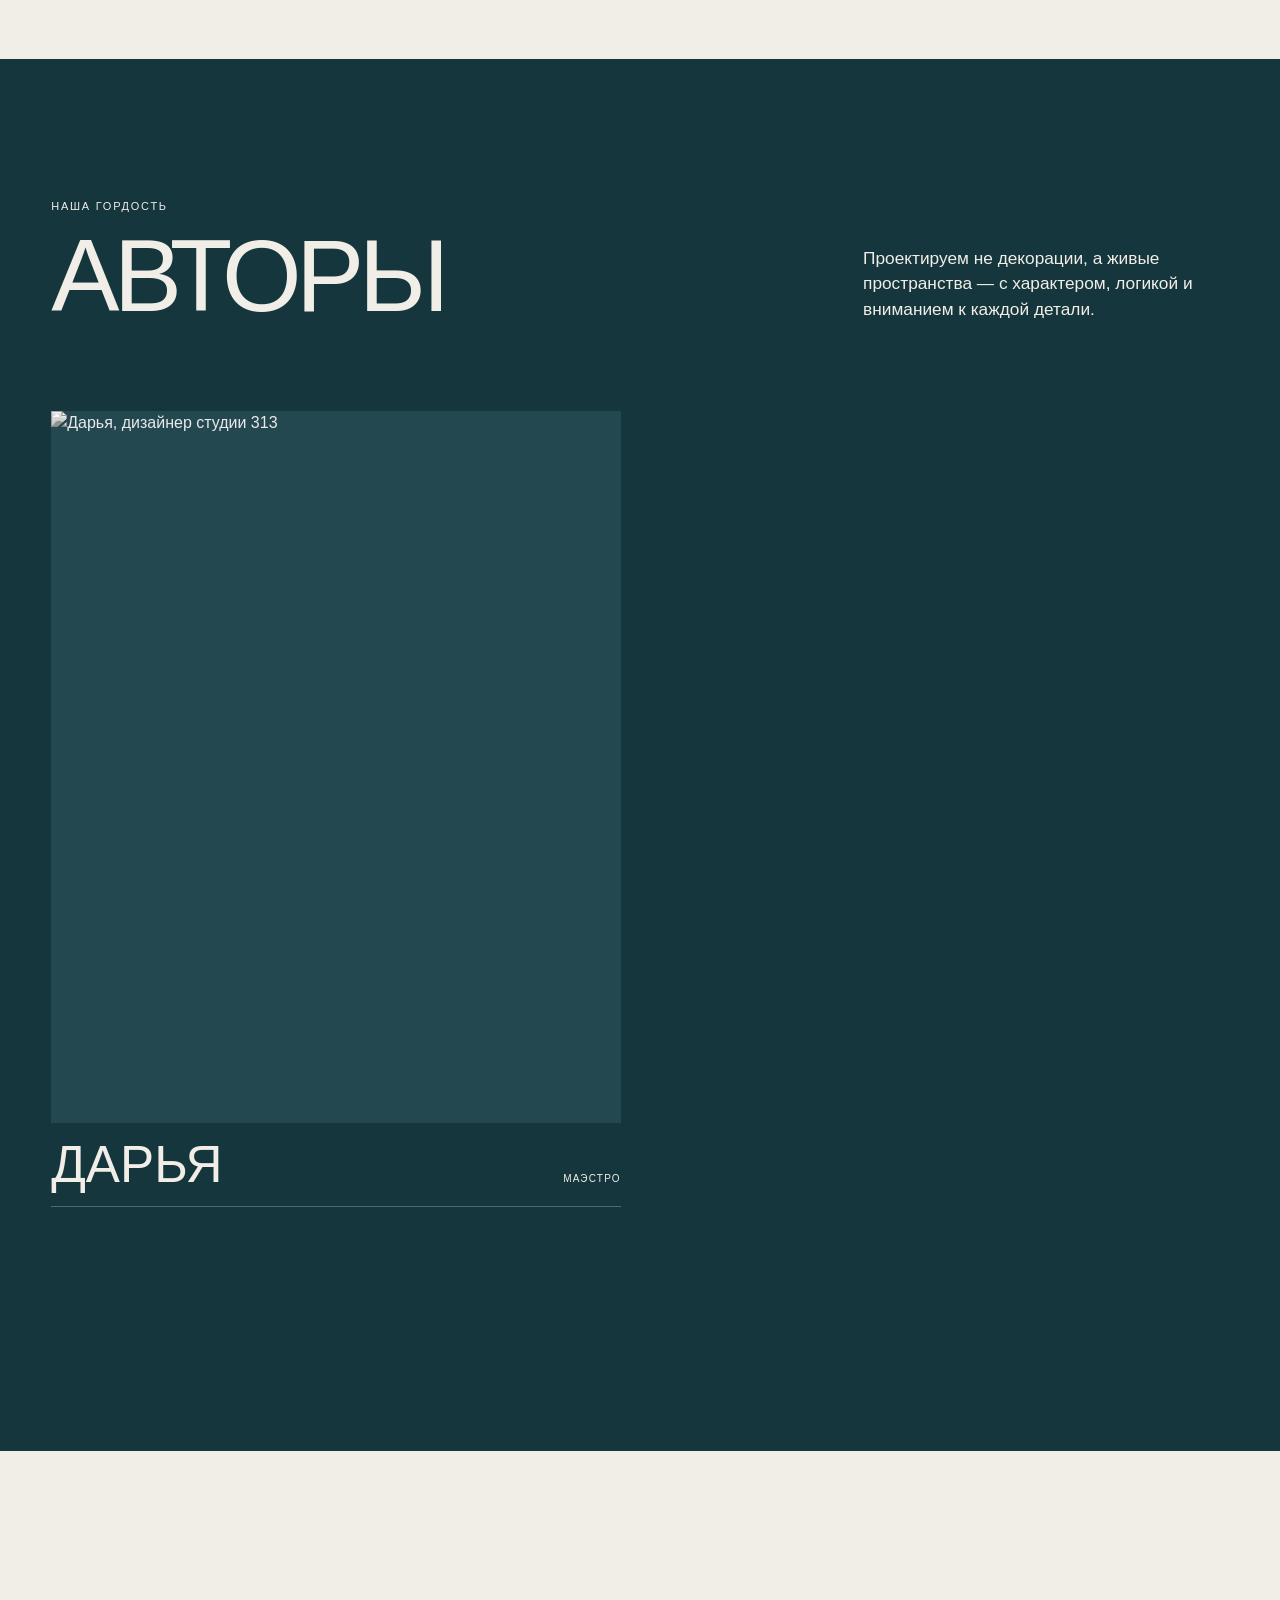
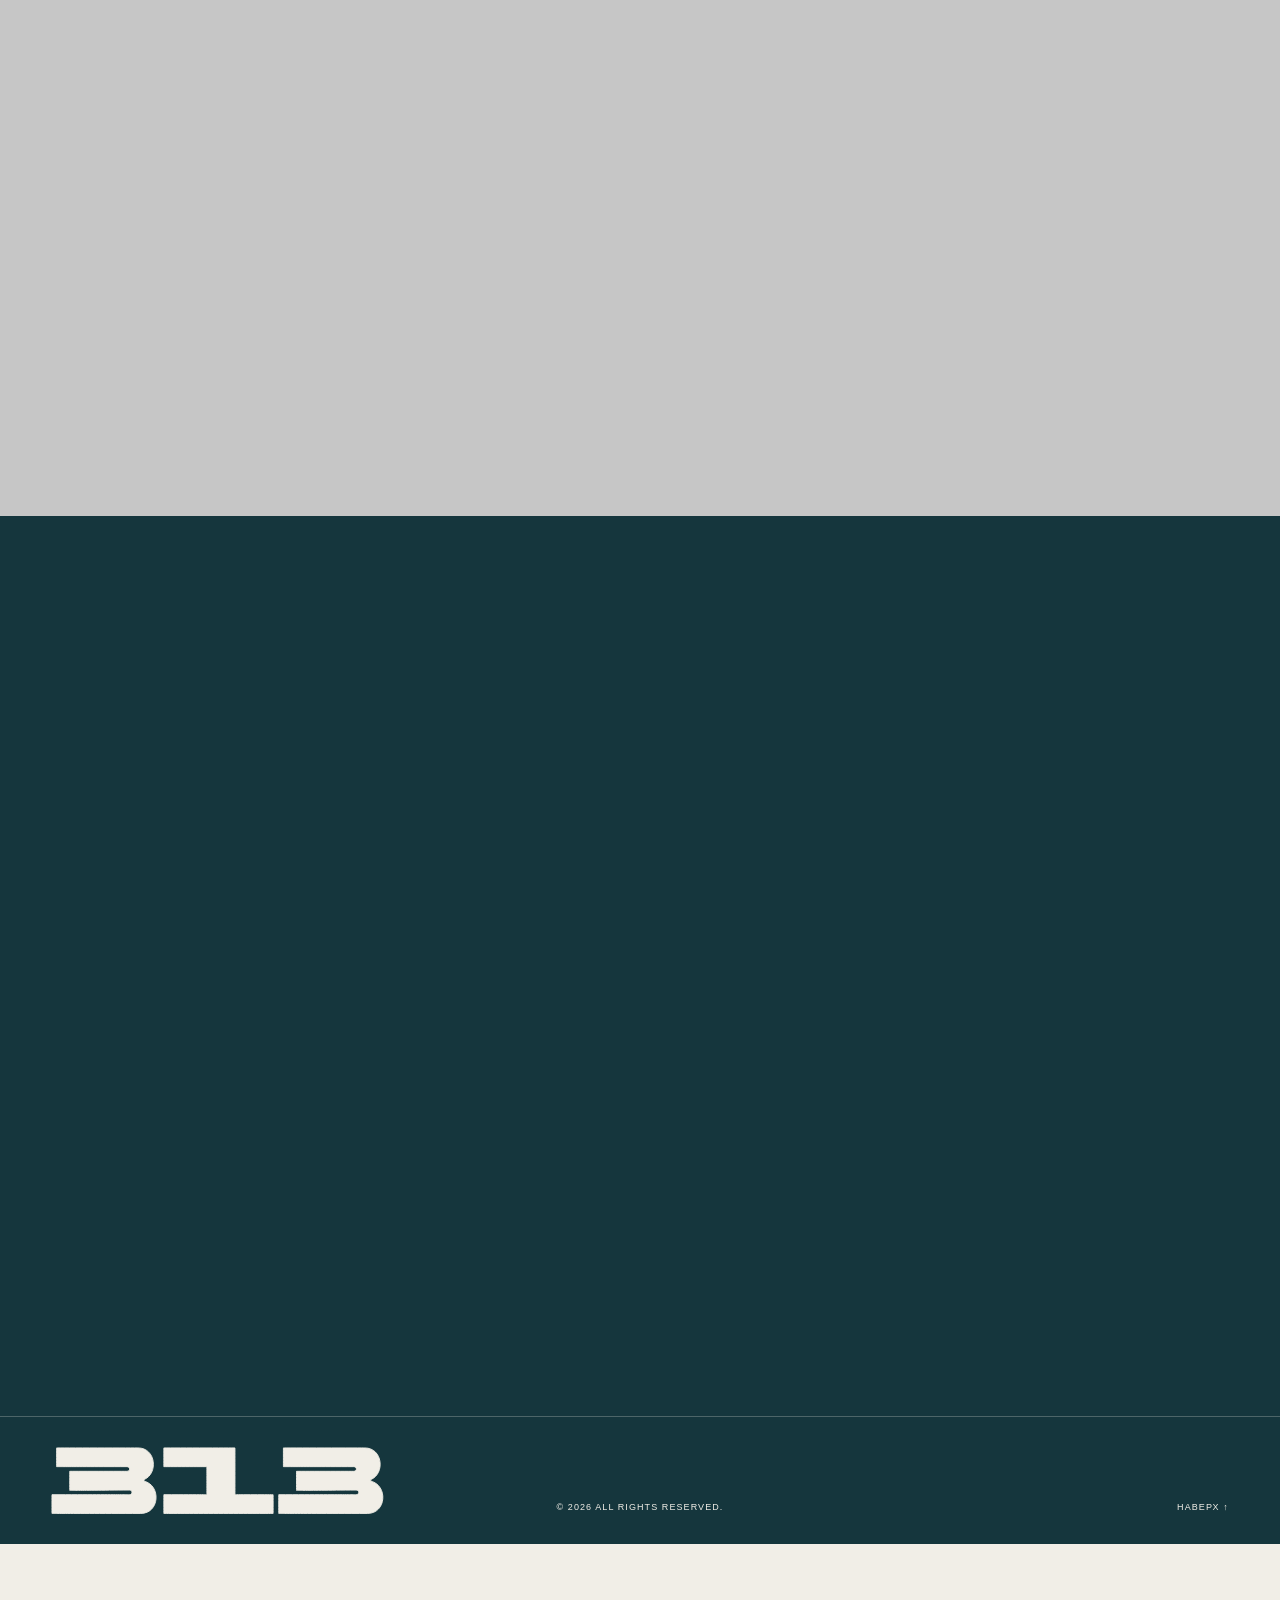
==== commit c26d928a: "Use original Tilda SVG logo and remove projects intro" ====
--- a/index.html
+++ b/index.html
@@ -11,7 +11,7 @@
 </head>
 <body>
   <header class="site-header" data-header>
-    <a class="brand" href="#top" aria-label="313 — на главную"><span class="brand-mark">313</span><span class="brand-note">интерьеры<br />и пространства</span></a>
+    <a class="brand" href="#top" aria-label="313 — на главную"><svg class="brand-logo-svg" aria-hidden="true" focusable="false" xmlns="http://www.w3.org/2000/svg" viewBox="553.88427734375 291.14288330078125 355.67041015625 72"><path fill="currentColor" fill-opacity="1" stroke="currentColor" stroke-opacity="1" stroke-width="1" fill-rule="evenodd" id="tSvg178c7b89d" d="M 554.8842944335937 342.14288330078125 C 637.5942944335937 342.14288330078125 637.5942944335937 342.14288330078125 637.5942944335937 342.14288330078125 C 641.3942944335937 342.14288330078125 641.2942944335937 337.14288330078125 637.5942944335937 337.14288330078125 C 573.8842944335937 337.5428833007812 573.8842944335937 337.5428833007812 573.8842944335937 337.5428833007812 C 573.8842944335937 337.5428833007812 573.8842944335937 317.14288330078125 573.8842944335937 317.14288330078125 C 573.8842944335937 317.14288330078125 635.0842944335938 317.14288330078125 635.0842944335938 317.14288330078125 C 638.8842944335937 317.14288330078125 638.7842944335937 312.14288330078125 635.0842944335938 312.14288330078125 C 559.8842944335937 312.14288330078125 559.8842944335937 312.14288330078125 559.8842944335937 312.14288330078125 C 559.8842944335937 312.14288330078125 559.8842944335937 292.14288330078125 559.8842944335937 292.14288330078125 C 559.8842944335937 292.14288330078125 646.7942944335937 292.14288330078125 646.7942944335937 292.14288330078125 C 666.3942944335937 292.14288330078125 668.4942944335937 319.84288330078124 653.2942944335937 325.94288330078126 C 653.2942944335937 327.64288330078125 653.2942944335937 327.64288330078125 653.2942944335937 327.64288330078125 C 671.6942944335938 332.0428833007812 670.1942944335938 362.14288330078125 649.7942944335937 362.14288330078125 C 554.8842944335937 362.14288330078125 554.8842944335937 362.14288330078125 554.8842944335937 362.14288330078125 C 554.8842944335937 362.14288330078125 554.8842944335937 342.14288330078125 554.8842944335937 342.14288330078125" class="st0"></path><path fill="currentColor" fill-opacity="1" stroke="currentColor" stroke-opacity="1" stroke-width="1" fill-rule="evenodd" id="tSvgd9ecf6dd26" d="M 674.4842944335937 342.14288330078125 C 720.4842944335937 342.14288330078125 720.4842944335937 342.14288330078125 720.4842944335937 342.14288330078125 C 720.4842944335937 342.14288330078125 720.4842944335937 312.14288330078125 720.4842944335937 312.14288330078125 C 720.4842944335937 312.14288330078125 674.4842944335937 312.14288330078125 674.4842944335937 312.14288330078125 C 674.4842944335937 312.14288330078125 674.4842944335937 292.14288330078125 674.4842944335937 292.14288330078125 C 674.4842944335937 292.14288330078125 750.4842944335937 292.14288330078125 750.4842944335937 292.14288330078125 C 750.4842944335937 292.14288330078125 750.4842944335937 342.14288330078125 750.4842944335937 342.14288330078125 C 750.4842944335937 342.14288330078125 791.2842944335937 342.14288330078125 791.2842944335937 342.14288330078125 C 791.2842944335937 342.14288330078125 791.2842944335937 362.14288330078125 791.2842944335937 362.14288330078125 C 791.2842944335937 362.14288330078125 674.4842944335937 362.14288330078125 674.4842944335937 362.14288330078125 C 674.4842944335937 362.14288330078125 674.4842944335937 342.14288330078125 674.4842944335937 342.14288330078125" class="st0"></path><path fill="currentColor" fill-opacity="1" stroke="currentColor" stroke-opacity="1" stroke-width="1" fill-rule="evenodd" id="tSvgf017446622" d="M 797.2842944335937 342.14288330078125 C 879.9942944335937 342.14288330078125 879.9942944335937 342.14288330078125 879.9942944335937 342.14288330078125 C 883.7942944335937 342.14288330078125 883.6942944335938 337.14288330078125 879.9942944335937 337.14288330078125 C 816.2942944335937 337.5428833007812 816.2942944335937 337.5428833007812 816.2942944335937 337.5428833007812 C 816.2942944335937 337.5428833007812 816.2942944335937 317.14288330078125 816.2942944335937 317.14288330078125 C 816.2942944335937 317.14288330078125 877.4942944335937 317.14288330078125 877.4942944335937 317.14288330078125 C 881.2942944335937 317.14288330078125 881.1942944335938 312.14288330078125 877.4942944335937 312.14288330078125 C 802.2842944335937 312.14288330078125 802.2842944335937 312.14288330078125 802.2842944335937 312.14288330078125 C 802.2842944335937 312.14288330078125 802.2842944335937 292.14288330078125 802.2842944335937 292.14288330078125 C 802.2842944335937 292.14288330078125 889.1942944335938 292.14288330078125 889.1942944335938 292.14288330078125 C 908.7942944335937 292.14288330078125 910.8942944335937 319.84288330078124 895.6942944335938 325.94288330078126 C 895.6942944335938 327.64288330078125 895.6942944335938 327.64288330078125 895.6942944335938 327.64288330078125 C 914.0942944335936 332.0428833007812 912.5942944335936 362.14288330078125 892.1942944335938 362.14288330078125 C 797.2842944335937 362.14288330078125 797.2842944335937 362.14288330078125 797.2842944335937 362.14288330078125 C 797.2842944335937 362.14288330078125 797.2842944335937 342.14288330078125 797.2842944335937 342.14288330078125" class="st0"></path><defs></defs></svg><span class="sr-only">313</span></a>
     <button class="menu-toggle" type="button" aria-expanded="false" aria-controls="site-nav"><span></span><span></span><span class="sr-only">Открыть меню</span></button>
     <nav class="site-nav" id="site-nav" aria-label="Основная навигация"><a href="#projects">Проекты</a><a href="#authors">Авторы</a><a href="#scope">Состав проекта</a><a href="#price">Стоимость</a><a href="#contacts">Контакты</a></nav>
     <a class="header-cta" href="#contacts">Обсудить проект <span>↗</span></a>
@@ -22,7 +22,7 @@
       <div class="hero-content"><p class="eyebrow">Дизайн в любой точке мира</p><h1 id="hero-title">Пространство,<br />куда хочется<br />вернуться</h1><div class="hero-bottom"><p>Создаём интерьеры для жизни, работы и отдыха — от первого эскиза до авторского сопровождения.</p><a class="round-link" href="#projects" aria-label="Смотреть проекты">↓</a></div></div><div class="hero-index" aria-hidden="true">03 / 13</div>
     </section>
     <section class="projects section" id="projects" aria-labelledby="projects-title">
-      <div class="section-head reveal"><div><p class="eyebrow">Наши работы</p><h2 id="projects-title">Проекты</h2></div><p class="section-intro">Все изображения собраны здесь. Проекты подгружаются постепенно, поэтому страница остаётся лёгкой и не превращается в бесконечный скроллер.</p></div>
+      <div class="section-head section-head--single reveal"><div><p class="eyebrow">Наши работы</p><h2 id="projects-title">Проекты</h2></div></div>
       <div class="project-grid" data-project-grid aria-live="polite"></div><div class="project-sentinel" data-project-sentinel aria-hidden="true"><span></span><span></span><span></span></div><p class="projects-end" data-projects-end hidden>Все проекты загружены</p>
     </section>
     <section class="authors section section-dark" id="authors" aria-labelledby="authors-title">
@@ -36,7 +36,7 @@
     <section class="price section section-accent" id="price" aria-labelledby="price-title"><div class="price-layout"><div class="reveal"><p class="eyebrow">Стоимость услуг</p><h2 id="price-title">Дизайн-проект</h2><p class="price-value">от 2 000 ₽<span>/ м²</span></p></div><div class="price-copy reveal"><h3>Объём проектирования</h3><ul><li>Замер помещений</li><li>Планировочное решение</li><li>Концепция и 3D-визуализация</li><li>Расширенный набор проектной документации</li><li>Ведомость отделочных материалов</li><li>Комплектация проекта</li><li>Авторское сопровождение</li></ul><p class="price-note">Конечная стоимость зависит от сложности и объёма проектирования. Напишите нам — рассчитаем стоимость вашего проекта.</p><a class="text-link" href="#contacts">Получить расчёт <span>↗</span></a></div></div></section>
     <section class="contacts section section-dark" id="contacts" aria-labelledby="contacts-title"><div class="contact-layout"><div class="contact-copy reveal"><p class="eyebrow">Давайте знакомиться</p><h2 id="contacts-title">Расскажите<br />о вашем объекте</h2><p>Мы рады рассказать обо всех тонкостях проектирования. Оставьте запрос — ответим и предложим следующий шаг.</p><div class="contact-links"><a href="tel:+79634657324">+7 963 465 73 24</a><a href="mailto:hello@we313.ru">hello@we313.ru</a></div><div class="social-links"><a href="https://t.me/FatCop" target="_blank" rel="noreferrer">Telegram ↗</a><a href="https://www.instagram.com/313.interior" target="_blank" rel="noreferrer">Instagram ↗</a></div></div><form class="contact-form reveal" data-contact-form><label><span>Как к вам обращаться?</span><input type="text" name="name" autocomplete="name" required /></label><fieldset><legend>Как вам удобно связаться?</legend><div class="contact-methods"><label><input type="radio" name="method" value="Telegram" checked /><span>Telegram</span></label><label><input type="radio" name="method" value="Phone" /><span>Phone</span></label><label><input type="radio" name="method" value="WhatsApp" /><span>WhatsApp</span></label></div></fieldset><label><span>Контакт</span><input type="text" name="contact" placeholder="@username или номер" required /></label><label><span>Краткое описание объекта</span><textarea name="message" rows="4" required></textarea></label><button class="submit-button" type="submit">Отправить запрос <span>↗</span></button><p class="form-status" data-form-status aria-live="polite"></p></form></div></section>
   </main>
-  <footer class="site-footer"><a class="footer-brand" href="#top">313</a><p>© <span data-year></span> All Rights Reserved.</p><a href="#top">Наверх ↑</a></footer>
+  <footer class="site-footer"><a class="footer-brand" href="#top" aria-label="313 — наверх"><svg class="footer-logo-svg" aria-hidden="true" focusable="false" xmlns="http://www.w3.org/2000/svg" viewBox="553.88427734375 291.14288330078125 355.67041015625 72"><path fill="currentColor" fill-opacity="1" stroke="currentColor" stroke-opacity="1" stroke-width="1" fill-rule="evenodd" id="tSvg178c7b89d" d="M 554.8842944335937 342.14288330078125 C 637.5942944335937 342.14288330078125 637.5942944335937 342.14288330078125 637.5942944335937 342.14288330078125 C 641.3942944335937 342.14288330078125 641.2942944335937 337.14288330078125 637.5942944335937 337.14288330078125 C 573.8842944335937 337.5428833007812 573.8842944335937 337.5428833007812 573.8842944335937 337.5428833007812 C 573.8842944335937 337.5428833007812 573.8842944335937 317.14288330078125 573.8842944335937 317.14288330078125 C 573.8842944335937 317.14288330078125 635.0842944335938 317.14288330078125 635.0842944335938 317.14288330078125 C 638.8842944335937 317.14288330078125 638.7842944335937 312.14288330078125 635.0842944335938 312.14288330078125 C 559.8842944335937 312.14288330078125 559.8842944335937 312.14288330078125 559.8842944335937 312.14288330078125 C 559.8842944335937 312.14288330078125 559.8842944335937 292.14288330078125 559.8842944335937 292.14288330078125 C 559.8842944335937 292.14288330078125 646.7942944335937 292.14288330078125 646.7942944335937 292.14288330078125 C 666.3942944335937 292.14288330078125 668.4942944335937 319.84288330078124 653.2942944335937 325.94288330078126 C 653.2942944335937 327.64288330078125 653.2942944335937 327.64288330078125 653.2942944335937 327.64288330078125 C 671.6942944335938 332.0428833007812 670.1942944335938 362.14288330078125 649.7942944335937 362.14288330078125 C 554.8842944335937 362.14288330078125 554.8842944335937 362.14288330078125 554.8842944335937 362.14288330078125 C 554.8842944335937 362.14288330078125 554.8842944335937 342.14288330078125 554.8842944335937 342.14288330078125" class="st0"></path><path fill="currentColor" fill-opacity="1" stroke="currentColor" stroke-opacity="1" stroke-width="1" fill-rule="evenodd" id="tSvgd9ecf6dd26" d="M 674.4842944335937 342.14288330078125 C 720.4842944335937 342.14288330078125 720.4842944335937 342.14288330078125 720.4842944335937 342.14288330078125 C 720.4842944335937 342.14288330078125 720.4842944335937 312.14288330078125 720.4842944335937 312.14288330078125 C 720.4842944335937 312.14288330078125 674.4842944335937 312.14288330078125 674.4842944335937 312.14288330078125 C 674.4842944335937 312.14288330078125 674.4842944335937 292.14288330078125 674.4842944335937 292.14288330078125 C 674.4842944335937 292.14288330078125 750.4842944335937 292.14288330078125 750.4842944335937 292.14288330078125 C 750.4842944335937 292.14288330078125 750.4842944335937 342.14288330078125 750.4842944335937 342.14288330078125 C 750.4842944335937 342.14288330078125 791.2842944335937 342.14288330078125 791.2842944335937 342.14288330078125 C 791.2842944335937 342.14288330078125 791.2842944335937 362.14288330078125 791.2842944335937 362.14288330078125 C 791.2842944335937 362.14288330078125 674.4842944335937 362.14288330078125 674.4842944335937 362.14288330078125 C 674.4842944335937 362.14288330078125 674.4842944335937 342.14288330078125 674.4842944335937 342.14288330078125" class="st0"></path><path fill="currentColor" fill-opacity="1" stroke="currentColor" stroke-opacity="1" stroke-width="1" fill-rule="evenodd" id="tSvgf017446622" d="M 797.2842944335937 342.14288330078125 C 879.9942944335937 342.14288330078125 879.9942944335937 342.14288330078125 879.9942944335937 342.14288330078125 C 883.7942944335937 342.14288330078125 883.6942944335938 337.14288330078125 879.9942944335937 337.14288330078125 C 816.2942944335937 337.5428833007812 816.2942944335937 337.5428833007812 816.2942944335937 337.5428833007812 C 816.2942944335937 337.5428833007812 816.2942944335937 317.14288330078125 816.2942944335937 317.14288330078125 C 816.2942944335937 317.14288330078125 877.4942944335937 317.14288330078125 877.4942944335937 317.14288330078125 C 881.2942944335937 317.14288330078125 881.1942944335938 312.14288330078125 877.4942944335937 312.14288330078125 C 802.2842944335937 312.14288330078125 802.2842944335937 312.14288330078125 802.2842944335937 312.14288330078125 C 802.2842944335937 312.14288330078125 802.2842944335937 292.14288330078125 802.2842944335937 292.14288330078125 C 802.2842944335937 292.14288330078125 889.1942944335938 292.14288330078125 889.1942944335938 292.14288330078125 C 908.7942944335937 292.14288330078125 910.8942944335937 319.84288330078124 895.6942944335938 325.94288330078126 C 895.6942944335938 327.64288330078125 895.6942944335938 327.64288330078125 895.6942944335938 327.64288330078125 C 914.0942944335936 332.0428833007812 912.5942944335936 362.14288330078125 892.1942944335938 362.14288330078125 C 797.2842944335937 362.14288330078125 797.2842944335937 362.14288330078125 797.2842944335937 362.14288330078125 C 797.2842944335937 362.14288330078125 797.2842944335937 342.14288330078125 797.2842944335937 342.14288330078125" class="st0"></path><defs></defs></svg><span class="sr-only">313</span></a><p>© <span data-year></span> All Rights Reserved.</p><a href="#top">Наверх ↑</a></footer>
   <dialog class="project-dialog" data-project-dialog aria-labelledby="dialog-title"><div class="dialog-shell"><header class="dialog-header"><div><p class="eyebrow" data-dialog-location></p><h2 id="dialog-title" data-dialog-title></h2></div><button class="dialog-close" type="button" data-dialog-close aria-label="Закрыть проект">×</button></header><div class="dialog-gallery" data-dialog-gallery></div></div></dialog>
   <script src="script.js" defer></script>
 </body>
--- a/styles.css
+++ b/styles.css
@@ -1 +1,3 @@
-:root{--ink:#15363d;--paper:#f1eee7;--mist:#c6c6c6;--white:#fafaf8;--line:rgba(21,54,61,.22);--pad:clamp(20px,4vw,64px);--ease:cubic-bezier(.2,.75,.25,1)}*{box-sizing:border-box}html{scroll-behavior:smooth}body{margin:0;background:var(--paper);color:var(--ink);font-family:"Helvetica Neue",Helvetica,Arial,sans-serif;font-size:16px;line-height:1.45;-webkit-font-smoothing:antialiased;overflow-x:hidden}body.dialog-open{overflow:hidden}a{color:inherit;text-decoration:none}img{display:block;width:100%;height:100%;object-fit:cover}button,input,textarea{font:inherit}button{color:inherit}.sr-only{position:absolute;width:1px;height:1px;padding:0;margin:-1px;overflow:hidden;clip:rect(0,0,0,0);white-space:nowrap;border:0}.site-header{position:fixed;inset:0 0 auto 0;z-index:50;display:grid;grid-template-columns:1fr auto 1fr;align-items:center;gap:24px;min-height:88px;padding:16px var(--pad);color:var(--white);border-bottom:1px solid rgba(255,255,255,.24);transition:background .35s var(--ease),color .35s var(--ease),min-height .35s var(--ease),border-color .35s var(--ease)}.site-header.is-scrolled{min-height:70px;color:var(--ink);background:rgba(241,238,231,.92);border-color:var(--line);backdrop-filter:blur(16px)}.brand{display:inline-flex;align-items:center;gap:14px;justify-self:start}.brand-mark{font-size:30px;line-height:.8;letter-spacing:-.08em;font-weight:700}.brand-note{font-size:9px;line-height:1.05;text-transform:uppercase;letter-spacing:.08em}.site-nav{display:flex;align-items:center;gap:clamp(18px,2.5vw,44px);font-size:12px;text-transform:uppercase;letter-spacing:.08em}.site-nav a,.header-cta{position:relative}.site-nav a::after,.header-cta::after{content:"";position:absolute;inset:auto 0 -5px;height:1px;background:currentColor;transform:scaleX(0);transform-origin:right;transition:transform .3s var(--ease)}.site-nav a:hover::after,.header-cta:hover::after{transform:scaleX(1);transform-origin:left}.header-cta{justify-self:end;font-size:12px;text-transform:uppercase;letter-spacing:.08em}.header-cta span{margin-left:8px}.menu-toggle{display:none;background:none;border:0;padding:12px}.menu-toggle span:not(.sr-only){display:block;width:26px;height:1px;background:currentColor;margin:6px 0;transition:transform .3s var(--ease)}.hero{position:relative;min-height:100svh;color:var(--white);overflow:clip;background:#29444a}.hero-media{position:absolute;inset:0;transform:scale(1.06);animation:heroReveal 1.8s var(--ease) forwards}.hero-media img{filter:saturate(.75) contrast(.94)}.hero-shade{position:absolute;inset:0;background:linear-gradient(180deg,rgba(10,31,36,.24),rgba(10,31,36,.18) 52%,rgba(10,31,36,.65))}.hero-content{position:relative;z-index:2;min-height:100svh;display:flex;flex-direction:column;justify-content:flex-end;padding:150px var(--pad) 48px}.eyebrow{margin:0 0 18px;font-size:11px;line-height:1.2;text-transform:uppercase;letter-spacing:.16em}.hero h1{max-width:1100px;margin:0;font-size:clamp(58px,9.4vw,148px);line-height:.82;letter-spacing:-.065em;text-transform:uppercase;font-weight:500;text-wrap:balance}.hero-bottom{display:grid;grid-template-columns:minmax(280px,520px) 72px;justify-content:space-between;align-items:end;gap:40px;margin-top:clamp(34px,7vh,80px)}.hero-bottom p{margin:0;max-width:480px;font-size:clamp(15px,1.25vw,20px)}.round-link{width:68px;height:68px;display:grid;place-items:center;border:1px solid rgba(255,255,255,.55);border-radius:50%;font-size:24px;transition:background .3s var(--ease),color .3s var(--ease),transform .3s var(--ease)}.round-link:hover{background:var(--white);color:var(--ink);transform:translateY(4px)}.hero-index{position:absolute;right:var(--pad);top:120px;z-index:2;font-size:11px;letter-spacing:.1em}.section{padding:clamp(90px,11vw,170px) var(--pad)}.section-head{display:grid;grid-template-columns:minmax(0,1.55fr) minmax(260px,.75fr);gap:56px;align-items:end;margin-bottom:clamp(52px,7vw,100px)}.section h2{margin:0;font-size:clamp(52px,8vw,118px);line-height:.88;letter-spacing:-.055em;text-transform:uppercase;font-weight:500}.section-intro{margin:0;max-width:500px;font-size:clamp(16px,1.35vw,20px)}.section-dark{background:var(--ink);color:var(--paper)}.section-accent{background:var(--mist)}.project-grid{display:grid;grid-template-columns:repeat(12,1fr);gap:clamp(14px,2vw,30px);align-items:start}.project-card{grid-column:span 6;min-width:0;cursor:pointer;content-visibility:auto;contain-intrinsic-size:600px}.project-card:nth-child(5n+2),.project-card:nth-child(5n+4){grid-column:span 5}.project-card:nth-child(5n+3),.project-card:nth-child(5n+5){grid-column:span 7}.project-card:nth-child(3n+2){margin-top:clamp(30px,8vw,110px)}.project-button{display:block;width:100%;padding:0;text-align:left;background:transparent;border:0;cursor:pointer}.project-media{position:relative;aspect-ratio:4/3;overflow:hidden;background:#d7d3ca}.project-card:nth-child(4n+2) .project-media{aspect-ratio:3/4}.project-media::after{content:"";position:absolute;inset:0;background:linear-gradient(180deg,transparent 55%,rgba(8,28,33,.36));opacity:0;transition:opacity .45s var(--ease)}.project-media img{transform:scale(1.015);transition:transform .8s var(--ease),filter .6s var(--ease)}.project-number{position:absolute;left:18px;top:16px;z-index:2;display:grid;place-items:center;width:42px;height:42px;border:1px solid rgba(255,255,255,.65);border-radius:50%;color:#fff;font-size:10px;opacity:0;transform:translateY(-8px);transition:opacity .35s var(--ease),transform .35s var(--ease)}.project-meta{display:grid;grid-template-columns:1fr auto;gap:20px;padding-top:16px;border-top:1px solid var(--line);margin-top:14px}.project-meta h3{margin:0;font-size:clamp(20px,2.2vw,34px);line-height:1;text-transform:uppercase;letter-spacing:-.03em;font-weight:500}.project-meta p{margin:2px 0 0;font-size:11px;text-transform:uppercase;letter-spacing:.09em}.project-count{align-self:start;font-size:11px;white-space:nowrap}.project-button:hover .project-media img{transform:scale(1.065);filter:saturate(.75)}.project-button:hover .project-media::after,.project-button:hover .project-number{opacity:1}.project-button:hover .project-number{transform:translateY(0)}.project-sentinel{height:120px;display:flex;justify-content:center;align-items:center;gap:8px}.project-sentinel span{width:5px;height:5px;background:var(--ink);border-radius:50%;animation:pulse 1.2s infinite ease-in-out}.project-sentinel span:nth-child(2){animation-delay:.15s}.project-sentinel span:nth-child(3){animation-delay:.3s}.projects-end{margin:80px 0 0;text-align:center;text-transform:uppercase;font-size:10px;letter-spacing:.12em}.authors-grid{display:grid;grid-template-columns:1fr 1fr;gap:clamp(20px,3vw,48px)}.author-card:nth-child(2){margin-top:clamp(36px,8vw,110px)}.author-photo{aspect-ratio:4/5;overflow:hidden;background:#244850}.author-photo img{filter:grayscale(1) contrast(.95);transition:filter .6s var(--ease),transform .8s var(--ease)}.author-card:hover img{filter:grayscale(.15);transform:scale(1.025)}.author-meta{display:flex;justify-content:space-between;gap:20px;align-items:baseline;padding:16px 0;border-bottom:1px solid rgba(241,238,231,.28)}.author-meta h3{margin:0;font-size:clamp(28px,4vw,62px);text-transform:uppercase;line-height:1;font-weight:500}.author-meta p{margin:0;text-transform:uppercase;font-size:10px;letter-spacing:.12em}.scope-list{list-style:none;margin:0;padding:0;border-top:1px solid var(--line)}.scope-list li{display:grid;grid-template-columns:80px minmax(220px,1fr) minmax(300px,1.25fr);gap:30px;align-items:baseline;padding:28px 0;border-bottom:1px solid var(--line);transition:padding .35s var(--ease),background .35s var(--ease)}.scope-list li:hover{padding-left:18px;padding-right:18px;background:rgba(255,255,255,.24)}.scope-list span{font-size:11px;letter-spacing:.1em}.scope-list h3{margin:0;font-size:clamp(24px,2.5vw,40px);line-height:1;text-transform:uppercase;font-weight:500;letter-spacing:-.03em}.scope-list p{margin:0;max-width:600px}.price-layout{display:grid;grid-template-columns:1.05fr .95fr;gap:clamp(50px,10vw,160px);align-items:start}.price-value{margin:48px 0 0;font-size:clamp(48px,7.5vw,110px);letter-spacing:-.06em;line-height:.9}.price-value span{font-size:.2em;letter-spacing:0;text-transform:uppercase}.price-copy h3{margin:0 0 30px;text-transform:uppercase;font-size:12px;letter-spacing:.12em;font-weight:500}.price-copy ul{margin:0;padding:0;list-style:none;border-top:1px solid rgba(21,54,61,.35)}.price-copy li{padding:15px 0;border-bottom:1px solid rgba(21,54,61,.35)}.price-note{margin:32px 0;font-size:13px;max-width:570px}.text-link{display:inline-flex;gap:18px;align-items:center;padding-bottom:6px;border-bottom:1px solid currentColor;text-transform:uppercase;font-size:11px;letter-spacing:.1em}.text-link span{transition:transform .3s var(--ease)}.text-link:hover span{transform:translate(4px,-4px)}.contact-layout{display:grid;grid-template-columns:1fr 1fr;gap:clamp(60px,10vw,160px)}.contact-copy>p:not(.eyebrow){max-width:580px;font-size:clamp(16px,1.4vw,20px);margin:42px 0}.contact-links{display:flex;flex-direction:column;align-items:flex-start;gap:6px;font-size:clamp(22px,2.4vw,36px)}.contact-links a{border-bottom:1px solid rgba(241,238,231,.25)}.social-links{display:flex;gap:24px;margin-top:50px;text-transform:uppercase;font-size:10px;letter-spacing:.12em}.contact-form{display:flex;flex-direction:column;gap:28px;padding-top:36px;border-top:1px solid rgba(241,238,231,.35)}.contact-form label>span,.contact-form legend{display:block;margin-bottom:9px;color:rgba(241,238,231,.65);font-size:10px;text-transform:uppercase;letter-spacing:.12em}.contact-form input[type=text],.contact-form textarea{width:100%;padding:10px 0 13px;color:var(--paper);background:transparent;border:0;border-bottom:1px solid rgba(241,238,231,.35);border-radius:0;outline:none;resize:vertical;transition:border-color .25s}.contact-form input:focus,.contact-form textarea:focus{border-color:var(--paper)}.contact-form fieldset{margin:0;padding:0;border:0}.contact-methods{display:flex;flex-wrap:wrap;gap:9px}.contact-methods label{cursor:pointer}.contact-methods input{position:absolute;opacity:0;pointer-events:none}.contact-methods span{display:block;margin:0!important;padding:11px 18px;border:1px solid rgba(241,238,231,.35);border-radius:99px;color:var(--paper)!important;transition:background .25s,color .25s}.contact-methods input:checked+span{background:var(--paper);color:var(--ink)!important}.submit-button{display:flex;align-items:center;justify-content:space-between;width:100%;margin-top:8px;padding:20px 0;color:var(--paper);background:transparent;border:0;border-top:1px solid rgba(241,238,231,.65);border-bottom:1px solid rgba(241,238,231,.65);text-align:left;text-transform:uppercase;letter-spacing:.12em;cursor:pointer}.submit-button span{font-size:24px;transition:transform .3s var(--ease)}.submit-button:hover span{transform:translate(5px,-5px)}.form-status{min-height:1.5em;margin:-12px 0 0;font-size:12px;color:rgba(241,238,231,.72)}.site-footer{display:grid;grid-template-columns:1fr auto 1fr;align-items:end;gap:30px;padding:30px var(--pad);background:var(--ink);color:var(--paper);border-top:1px solid rgba(241,238,231,.25)}.site-footer p,.site-footer>a:not(.footer-brand){margin:0;font-size:9px;text-transform:uppercase;letter-spacing:.12em}.site-footer>a:last-child{justify-self:end}.footer-brand{font-size:clamp(72px,12vw,180px);line-height:.7;letter-spacing:-.08em;font-weight:700}.project-dialog{width:100%;max-width:none;height:100%;max-height:none;margin:0;padding:0;border:0;color:var(--ink);background:var(--paper);opacity:0;transform:translateY(22px);transition:opacity .35s var(--ease),transform .35s var(--ease),display .35s allow-discrete,overlay .35s allow-discrete}.project-dialog[open]{opacity:1;transform:translateY(0)}.project-dialog::backdrop{background:rgba(8,26,31,.72);backdrop-filter:blur(4px)}.dialog-shell{min-height:100%;padding:0 var(--pad) 80px}.dialog-header{position:sticky;top:0;z-index:4;display:flex;justify-content:space-between;align-items:center;min-height:116px;padding:24px 0;background:rgba(241,238,231,.94);border-bottom:1px solid var(--line);backdrop-filter:blur(14px)}.dialog-header h2{margin:0;font-size:clamp(34px,5vw,72px);line-height:.9;text-transform:uppercase;font-weight:500;letter-spacing:-.04em}.dialog-header .eyebrow{margin-bottom:8px}.dialog-close{width:54px;height:54px;padding:0;background:transparent;border:1px solid var(--line);border-radius:50%;font-size:34px;line-height:1;cursor:pointer;transition:transform .35s var(--ease),background .25s}.dialog-close:hover{transform:rotate(90deg);background:rgba(255,255,255,.5)}.dialog-gallery{display:grid;grid-template-columns:repeat(12,1fr);gap:clamp(12px,2vw,28px);padding-top:30px}.dialog-gallery figure{grid-column:span 7;margin:0;min-width:0;overflow:hidden;background:#d4d0c6}.dialog-gallery figure:nth-child(even){grid-column:span 5;margin-top:clamp(30px,7vw,100px)}.dialog-gallery img{height:auto;min-height:280px;max-height:86vh;object-fit:cover}.image-missing{background:linear-gradient(135deg,#b9c1bd,#e0ddd4)}.reveal{opacity:0;transform:translateY(34px);transition:opacity .8s var(--ease),transform .8s var(--ease)}.reveal.is-visible{opacity:1;transform:translateY(0)}@keyframes heroReveal{to{transform:scale(1)}}@keyframes pulse{0%,80%,100%{opacity:.25;transform:scale(.8)}40%{opacity:1;transform:scale(1.25)}}@media(max-width:980px){.site-header{grid-template-columns:1fr auto}.header-cta{display:none}.menu-toggle{display:block;justify-self:end;z-index:2}.site-nav{position:fixed;inset:0;display:flex;flex-direction:column;justify-content:center;align-items:flex-start;gap:20px;padding:110px var(--pad) 40px;color:var(--paper);background:var(--ink);transform:translateX(100%);transition:transform .45s var(--ease);font-size:clamp(30px,8vw,64px);line-height:1;letter-spacing:-.04em}.site-nav.is-open{transform:translateX(0)}.site-header.menu-open{color:var(--paper)}.site-header.menu-open .menu-toggle span:first-child{transform:translateY(3.5px) rotate(45deg)}.site-header.menu-open .menu-toggle span:nth-child(2){transform:translateY(-3.5px) rotate(-45deg)}.section-head,.price-layout,.contact-layout{grid-template-columns:1fr}.section-head{align-items:start;gap:30px}.project-card,.project-card:nth-child(n){grid-column:span 6}.scope-list li{grid-template-columns:55px 1fr}.scope-list p{grid-column:2}}@media(max-width:680px){.site-header{min-height:70px;padding-top:12px;padding-bottom:12px}.brand-note{display:none}.hero-content{padding-top:120px;padding-bottom:28px}.hero h1{font-size:clamp(50px,18vw,86px)}.hero-bottom{grid-template-columns:1fr auto;gap:16px}.hero-index{display:none}.round-link{width:52px;height:52px}.section{padding-top:84px;padding-bottom:84px}.section h2{font-size:clamp(48px,15vw,78px)}.project-grid{display:block}.project-card,.project-card:nth-child(n){margin:0 0 50px}.project-card:nth-child(even){margin-left:12vw}.project-card:nth-child(odd){margin-right:7vw}.project-card:nth-child(n) .project-media{aspect-ratio:4/5}.authors-grid{grid-template-columns:1fr}.author-card:nth-child(2){margin-top:30px}.scope-list li{grid-template-columns:42px 1fr;gap:16px}.scope-list p{font-size:14px}.price-value{margin-top:30px}.contact-methods span{padding:10px 13px}.site-footer{grid-template-columns:1fr auto;align-items:end}.site-footer p{display:none}.dialog-shell{padding-bottom:40px}.dialog-header{min-height:90px}.dialog-close{width:46px;height:46px}.dialog-gallery{display:block}.dialog-gallery figure,.dialog-gallery figure:nth-child(even){margin:0 0 14px}.dialog-gallery img{min-height:0;max-height:none}}@media(prefers-reduced-motion:reduce){html{scroll-behavior:auto}*,*::before,*::after{animation-duration:.01ms!important;animation-iteration-count:1!important;transition-duration:.01ms!important}.reveal{opacity:1;transform:none}}+:root{--ink:#15363d;--paper:#f1eee7;--mist:#c6c6c6;--white:#fafaf8;--line:rgba(21,54,61,.22);--pad:clamp(20px,4vw,64px);--ease:cubic-bezier(.2,.75,.25,1)}*{box-sizing:border-box}html{scroll-behavior:smooth}body{margin:0;background:var(--paper);color:var(--ink);font-family:"Helvetica Neue",Helvetica,Arial,sans-serif;font-size:16px;line-height:1.45;-webkit-font-smoothing:antialiased;overflow-x:hidden}body.dialog-open{overflow:hidden}a{color:inherit;text-decoration:none}img{display:block;width:100%;height:100%;object-fit:cover}button,input,textarea{font:inherit}button{color:inherit}.sr-only{position:absolute;width:1px;height:1px;padding:0;margin:-1px;overflow:hidden;clip:rect(0,0,0,0);white-space:nowrap;border:0}.site-header{position:fixed;inset:0 0 auto 0;z-index:50;display:grid;grid-template-columns:1fr auto 1fr;align-items:center;gap:24px;min-height:88px;padding:16px var(--pad);color:var(--white);border-bottom:1px solid rgba(255,255,255,.24);transition:background .35s var(--ease),color .35s var(--ease),min-height .35s var(--ease),border-color .35s var(--ease)}.site-header.is-scrolled{min-height:70px;color:var(--ink);background:rgba(241,238,231,.92);border-color:var(--line);backdrop-filter:blur(16px)}.brand{display:inline-flex;align-items:center;gap:14px;justify-self:start}.brand-mark{font-size:30px;line-height:.8;letter-spacing:-.08em;font-weight:700}.brand-note{font-size:9px;line-height:1.05;text-transform:uppercase;letter-spacing:.08em}.site-nav{display:flex;align-items:center;gap:clamp(18px,2.5vw,44px);font-size:12px;text-transform:uppercase;letter-spacing:.08em}.site-nav a,.header-cta{position:relative}.site-nav a::after,.header-cta::after{content:"";position:absolute;inset:auto 0 -5px;height:1px;background:currentColor;transform:scaleX(0);transform-origin:right;transition:transform .3s var(--ease)}.site-nav a:hover::after,.header-cta:hover::after{transform:scaleX(1);transform-origin:left}.header-cta{justify-self:end;font-size:12px;text-transform:uppercase;letter-spacing:.08em}.header-cta span{margin-left:8px}.menu-toggle{display:none;background:none;border:0;padding:12px}.menu-toggle span:not(.sr-only){display:block;width:26px;height:1px;background:currentColor;margin:6px 0;transition:transform .3s var(--ease)}.hero{position:relative;min-height:100svh;color:var(--white);overflow:clip;background:#29444a}.hero-media{position:absolute;inset:0;transform:scale(1.06);animation:heroReveal 1.8s var(--ease) forwards}.hero-media img{filter:saturate(.75) contrast(.94)}.hero-shade{position:absolute;inset:0;background:linear-gradient(180deg,rgba(10,31,36,.24),rgba(10,31,36,.18) 52%,rgba(10,31,36,.65))}.hero-content{position:relative;z-index:2;min-height:100svh;display:flex;flex-direction:column;justify-content:flex-end;padding:150px var(--pad) 48px}.eyebrow{margin:0 0 18px;font-size:11px;line-height:1.2;text-transform:uppercase;letter-spacing:.16em}.hero h1{max-width:1100px;margin:0;font-size:clamp(58px,9.4vw,148px);line-height:.82;letter-spacing:-.065em;text-transform:uppercase;font-weight:500;text-wrap:balance}.hero-bottom{display:grid;grid-template-columns:minmax(280px,520px) 72px;justify-content:space-between;align-items:end;gap:40px;margin-top:clamp(34px,7vh,80px)}.hero-bottom p{margin:0;max-width:480px;font-size:clamp(15px,1.25vw,20px)}.round-link{width:68px;height:68px;display:grid;place-items:center;border:1px solid rgba(255,255,255,.55);border-radius:50%;font-size:24px;transition:background .3s var(--ease),color .3s var(--ease),transform .3s var(--ease)}.round-link:hover{background:var(--white);color:var(--ink);transform:translateY(4px)}.hero-index{position:absolute;right:var(--pad);top:120px;z-index:2;font-size:11px;letter-spacing:.1em}.section{padding:clamp(90px,11vw,170px) var(--pad)}.section-head{display:grid;grid-template-columns:minmax(0,1.55fr) minmax(260px,.75fr);gap:56px;align-items:end;margin-bottom:clamp(52px,7vw,100px)}.section h2{margin:0;font-size:clamp(52px,8vw,118px);line-height:.88;letter-spacing:-.055em;text-transform:uppercase;font-weight:500}.section-intro{margin:0;max-width:500px;font-size:clamp(16px,1.35vw,20px)}.section-dark{background:var(--ink);color:var(--paper)}.section-accent{background:var(--mist)}.project-grid{display:grid;grid-template-columns:repeat(12,1fr);gap:clamp(14px,2vw,30px);align-items:start}.project-card{grid-column:span 6;min-width:0;cursor:pointer;content-visibility:auto;contain-intrinsic-size:600px}.project-card:nth-child(5n+2),.project-card:nth-child(5n+4){grid-column:span 5}.project-card:nth-child(5n+3),.project-card:nth-child(5n+5){grid-column:span 7}.project-card:nth-child(3n+2){margin-top:clamp(30px,8vw,110px)}.project-button{display:block;width:100%;padding:0;text-align:left;background:transparent;border:0;cursor:pointer}.project-media{position:relative;aspect-ratio:4/3;overflow:hidden;background:#d7d3ca}.project-card:nth-child(4n+2) .project-media{aspect-ratio:3/4}.project-media::after{content:"";position:absolute;inset:0;background:linear-gradient(180deg,transparent 55%,rgba(8,28,33,.36));opacity:0;transition:opacity .45s var(--ease)}.project-media img{transform:scale(1.015);transition:transform .8s var(--ease),filter .6s var(--ease)}.project-number{position:absolute;left:18px;top:16px;z-index:2;display:grid;place-items:center;width:42px;height:42px;border:1px solid rgba(255,255,255,.65);border-radius:50%;color:#fff;font-size:10px;opacity:0;transform:translateY(-8px);transition:opacity .35s var(--ease),transform .35s var(--ease)}.project-meta{display:grid;grid-template-columns:1fr auto;gap:20px;padding-top:16px;border-top:1px solid var(--line);margin-top:14px}.project-meta h3{margin:0;font-size:clamp(20px,2.2vw,34px);line-height:1;text-transform:uppercase;letter-spacing:-.03em;font-weight:500}.project-meta p{margin:2px 0 0;font-size:11px;text-transform:uppercase;letter-spacing:.09em}.project-count{align-self:start;font-size:11px;white-space:nowrap}.project-button:hover .project-media img{transform:scale(1.065);filter:saturate(.75)}.project-button:hover .project-media::after,.project-button:hover .project-number{opacity:1}.project-button:hover .project-number{transform:translateY(0)}.project-sentinel{height:120px;display:flex;justify-content:center;align-items:center;gap:8px}.project-sentinel span{width:5px;height:5px;background:var(--ink);border-radius:50%;animation:pulse 1.2s infinite ease-in-out}.project-sentinel span:nth-child(2){animation-delay:.15s}.project-sentinel span:nth-child(3){animation-delay:.3s}.projects-end{margin:80px 0 0;text-align:center;text-transform:uppercase;font-size:10px;letter-spacing:.12em}.authors-grid{display:grid;grid-template-columns:1fr 1fr;gap:clamp(20px,3vw,48px)}.author-card:nth-child(2){margin-top:clamp(36px,8vw,110px)}.author-photo{aspect-ratio:4/5;overflow:hidden;background:#244850}.author-photo img{filter:grayscale(1) contrast(.95);transition:filter .6s var(--ease),transform .8s var(--ease)}.author-card:hover img{filter:grayscale(.15);transform:scale(1.025)}.author-meta{display:flex;justify-content:space-between;gap:20px;align-items:baseline;padding:16px 0;border-bottom:1px solid rgba(241,238,231,.28)}.author-meta h3{margin:0;font-size:clamp(28px,4vw,62px);text-transform:uppercase;line-height:1;font-weight:500}.author-meta p{margin:0;text-transform:uppercase;font-size:10px;letter-spacing:.12em}.scope-list{list-style:none;margin:0;padding:0;border-top:1px solid var(--line)}.scope-list li{display:grid;grid-template-columns:80px minmax(220px,1fr) minmax(300px,1.25fr);gap:30px;align-items:baseline;padding:28px 0;border-bottom:1px solid var(--line);transition:padding .35s var(--ease),background .35s var(--ease)}.scope-list li:hover{padding-left:18px;padding-right:18px;background:rgba(255,255,255,.24)}.scope-list span{font-size:11px;letter-spacing:.1em}.scope-list h3{margin:0;font-size:clamp(24px,2.5vw,40px);line-height:1;text-transform:uppercase;font-weight:500;letter-spacing:-.03em}.scope-list p{margin:0;max-width:600px}.price-layout{display:grid;grid-template-columns:1.05fr .95fr;gap:clamp(50px,10vw,160px);align-items:start}.price-value{margin:48px 0 0;font-size:clamp(48px,7.5vw,110px);letter-spacing:-.06em;line-height:.9}.price-value span{font-size:.2em;letter-spacing:0;text-transform:uppercase}.price-copy h3{margin:0 0 30px;text-transform:uppercase;font-size:12px;letter-spacing:.12em;font-weight:500}.price-copy ul{margin:0;padding:0;list-style:none;border-top:1px solid rgba(21,54,61,.35)}.price-copy li{padding:15px 0;border-bottom:1px solid rgba(21,54,61,.35)}.price-note{margin:32px 0;font-size:13px;max-width:570px}.text-link{display:inline-flex;gap:18px;align-items:center;padding-bottom:6px;border-bottom:1px solid currentColor;text-transform:uppercase;font-size:11px;letter-spacing:.1em}.text-link span{transition:transform .3s var(--ease)}.text-link:hover span{transform:translate(4px,-4px)}.contact-layout{display:grid;grid-template-columns:1fr 1fr;gap:clamp(60px,10vw,160px)}.contact-copy>p:not(.eyebrow){max-width:580px;font-size:clamp(16px,1.4vw,20px);margin:42px 0}.contact-links{display:flex;flex-direction:column;align-items:flex-start;gap:6px;font-size:clamp(22px,2.4vw,36px)}.contact-links a{border-bottom:1px solid rgba(241,238,231,.25)}.social-links{display:flex;gap:24px;margin-top:50px;text-transform:uppercase;font-size:10px;letter-spacing:.12em}.contact-form{display:flex;flex-direction:column;gap:28px;padding-top:36px;border-top:1px solid rgba(241,238,231,.35)}.contact-form label>span,.contact-form legend{display:block;margin-bottom:9px;color:rgba(241,238,231,.65);font-size:10px;text-transform:uppercase;letter-spacing:.12em}.contact-form input[type=text],.contact-form textarea{width:100%;padding:10px 0 13px;color:var(--paper);background:transparent;border:0;border-bottom:1px solid rgba(241,238,231,.35);border-radius:0;outline:none;resize:vertical;transition:border-color .25s}.contact-form input:focus,.contact-form textarea:focus{border-color:var(--paper)}.contact-form fieldset{margin:0;padding:0;border:0}.contact-methods{display:flex;flex-wrap:wrap;gap:9px}.contact-methods label{cursor:pointer}.contact-methods input{position:absolute;opacity:0;pointer-events:none}.contact-methods span{display:block;margin:0!important;padding:11px 18px;border:1px solid rgba(241,238,231,.35);border-radius:99px;color:var(--paper)!important;transition:background .25s,color .25s}.contact-methods input:checked+span{background:var(--paper);color:var(--ink)!important}.submit-button{display:flex;align-items:center;justify-content:space-between;width:100%;margin-top:8px;padding:20px 0;color:var(--paper);background:transparent;border:0;border-top:1px solid rgba(241,238,231,.65);border-bottom:1px solid rgba(241,238,231,.65);text-align:left;text-transform:uppercase;letter-spacing:.12em;cursor:pointer}.submit-button span{font-size:24px;transition:transform .3s var(--ease)}.submit-button:hover span{transform:translate(5px,-5px)}.form-status{min-height:1.5em;margin:-12px 0 0;font-size:12px;color:rgba(241,238,231,.72)}.site-footer{display:grid;grid-template-columns:1fr auto 1fr;align-items:end;gap:30px;padding:30px var(--pad);background:var(--ink);color:var(--paper);border-top:1px solid rgba(241,238,231,.25)}.site-footer p,.site-footer>a:not(.footer-brand){margin:0;font-size:9px;text-transform:uppercase;letter-spacing:.12em}.site-footer>a:last-child{justify-self:end}.footer-brand{font-size:clamp(72px,12vw,180px);line-height:.7;letter-spacing:-.08em;font-weight:700}.project-dialog{width:100%;max-width:none;height:100%;max-height:none;margin:0;padding:0;border:0;color:var(--ink);background:var(--paper);opacity:0;transform:translateY(22px);transition:opacity .35s var(--ease),transform .35s var(--ease),display .35s allow-discrete,overlay .35s allow-discrete}.project-dialog[open]{opacity:1;transform:translateY(0)}.project-dialog::backdrop{background:rgba(8,26,31,.72);backdrop-filter:blur(4px)}.dialog-shell{min-height:100%;padding:0 var(--pad) 80px}.dialog-header{position:sticky;top:0;z-index:4;display:flex;justify-content:space-between;align-items:center;min-height:116px;padding:24px 0;background:rgba(241,238,231,.94);border-bottom:1px solid var(--line);backdrop-filter:blur(14px)}.dialog-header h2{margin:0;font-size:clamp(34px,5vw,72px);line-height:.9;text-transform:uppercase;font-weight:500;letter-spacing:-.04em}.dialog-header .eyebrow{margin-bottom:8px}.dialog-close{width:54px;height:54px;padding:0;background:transparent;border:1px solid var(--line);border-radius:50%;font-size:34px;line-height:1;cursor:pointer;transition:transform .35s var(--ease),background .25s}.dialog-close:hover{transform:rotate(90deg);background:rgba(255,255,255,.5)}.dialog-gallery{display:grid;grid-template-columns:repeat(12,1fr);gap:clamp(12px,2vw,28px);padding-top:30px}.dialog-gallery figure{grid-column:span 7;margin:0;min-width:0;overflow:hidden;background:#d4d0c6}.dialog-gallery figure:nth-child(even){grid-column:span 5;margin-top:clamp(30px,7vw,100px)}.dialog-gallery img{height:auto;min-height:280px;max-height:86vh;object-fit:cover}.image-missing{background:linear-gradient(135deg,#b9c1bd,#e0ddd4)}.reveal{opacity:0;transform:translateY(34px);transition:opacity .8s var(--ease),transform .8s var(--ease)}.reveal.is-visible{opacity:1;transform:translateY(0)}@keyframes heroReveal{to{transform:scale(1)}}@keyframes pulse{0%,80%,100%{opacity:.25;transform:scale(.8)}40%{opacity:1;transform:scale(1.25)}}@media(max-width:980px){.site-header{grid-template-columns:1fr auto}.header-cta{display:none}.menu-toggle{display:block;justify-self:end;z-index:2}.site-nav{position:fixed;inset:0;display:flex;flex-direction:column;justify-content:center;align-items:flex-start;gap:20px;padding:110px var(--pad) 40px;color:var(--paper);background:var(--ink);transform:translateX(100%);transition:transform .45s var(--ease);font-size:clamp(30px,8vw,64px);line-height:1;letter-spacing:-.04em}.site-nav.is-open{transform:translateX(0)}.site-header.menu-open{color:var(--paper)}.site-header.menu-open .menu-toggle span:first-child{transform:translateY(3.5px) rotate(45deg)}.site-header.menu-open .menu-toggle span:nth-child(2){transform:translateY(-3.5px) rotate(-45deg)}.section-head,.price-layout,.contact-layout{grid-template-columns:1fr}.section-head{align-items:start;gap:30px}.project-card,.project-card:nth-child(n){grid-column:span 6}.scope-list li{grid-template-columns:55px 1fr}.scope-list p{grid-column:2}}@media(max-width:680px){.site-header{min-height:70px;padding-top:12px;padding-bottom:12px}.brand-note{display:none}.hero-content{padding-top:120px;padding-bottom:28px}.hero h1{font-size:clamp(50px,18vw,86px)}.hero-bottom{grid-template-columns:1fr auto;gap:16px}.hero-index{display:none}.round-link{width:52px;height:52px}.section{padding-top:84px;padding-bottom:84px}.section h2{font-size:clamp(48px,15vw,78px)}.project-grid{display:block}.project-card,.project-card:nth-child(n){margin:0 0 50px}.project-card:nth-child(even){margin-left:12vw}.project-card:nth-child(odd){margin-right:7vw}.project-card:nth-child(n) .project-media{aspect-ratio:4/5}.authors-grid{grid-template-columns:1fr}.author-card:nth-child(2){margin-top:30px}.scope-list li{grid-template-columns:42px 1fr;gap:16px}.scope-list p{font-size:14px}.price-value{margin-top:30px}.contact-methods span{padding:10px 13px}.site-footer{grid-template-columns:1fr auto;align-items:end}.site-footer p{display:none}.dialog-shell{padding-bottom:40px}.dialog-header{min-height:90px}.dialog-close{width:46px;height:46px}.dialog-gallery{display:block}.dialog-gallery figure,.dialog-gallery figure:nth-child(even){margin:0 0 14px}.dialog-gallery img{min-height:0;max-height:none}}@media(prefers-reduced-motion:reduce){html{scroll-behavior:auto}*,*::before,*::after{animation-duration:.01ms!important;animation-iteration-count:1!important;transition-duration:.01ms!important}.reveal{opacity:1;transform:none}}
+/* Original 313 logo from Tilda */
+.brand-logo-svg{display:block;width:clamp(118px,9vw,154px);height:auto;flex:none}.footer-brand{display:block;line-height:0}.footer-logo-svg{display:block;width:clamp(220px,26vw,356px);height:auto}.section-head--single{grid-template-columns:1fr}@media(max-width:720px){.brand-logo-svg{width:112px}.footer-logo-svg{width:min(280px,70vw)}}
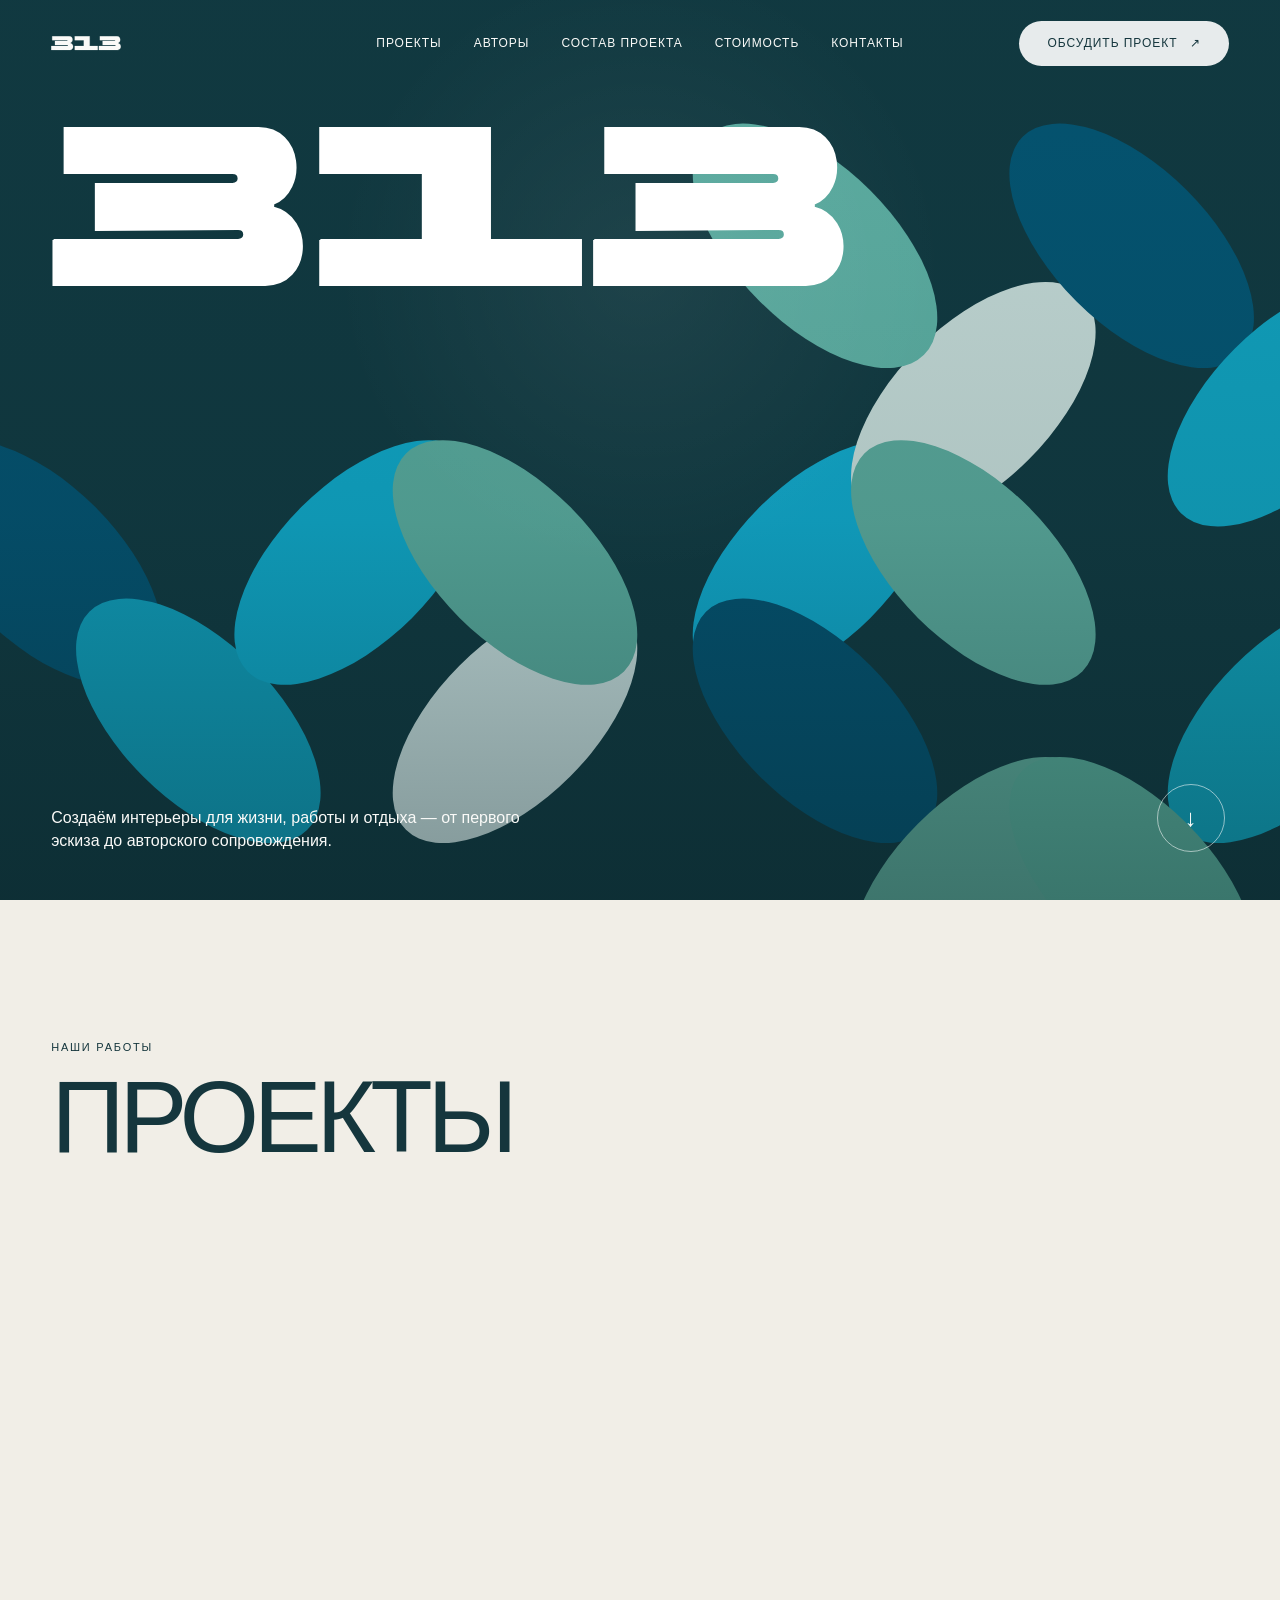
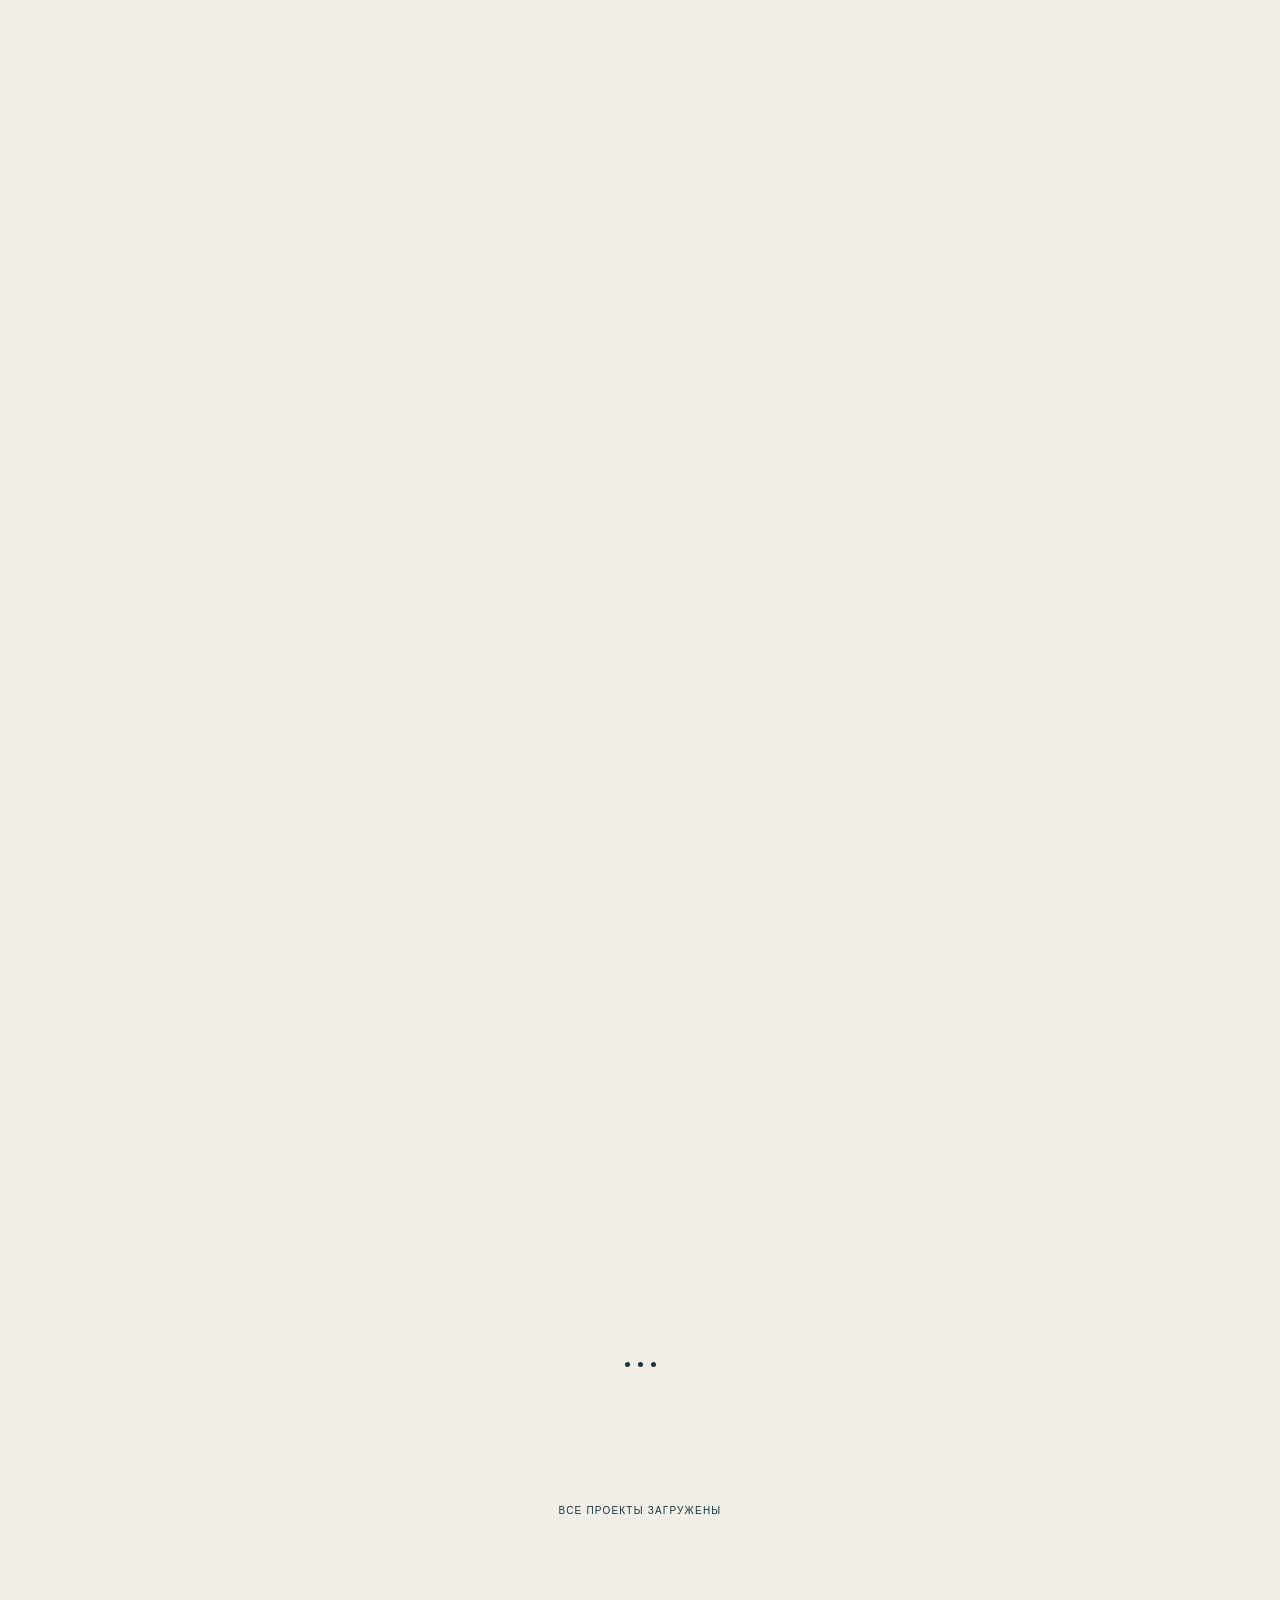
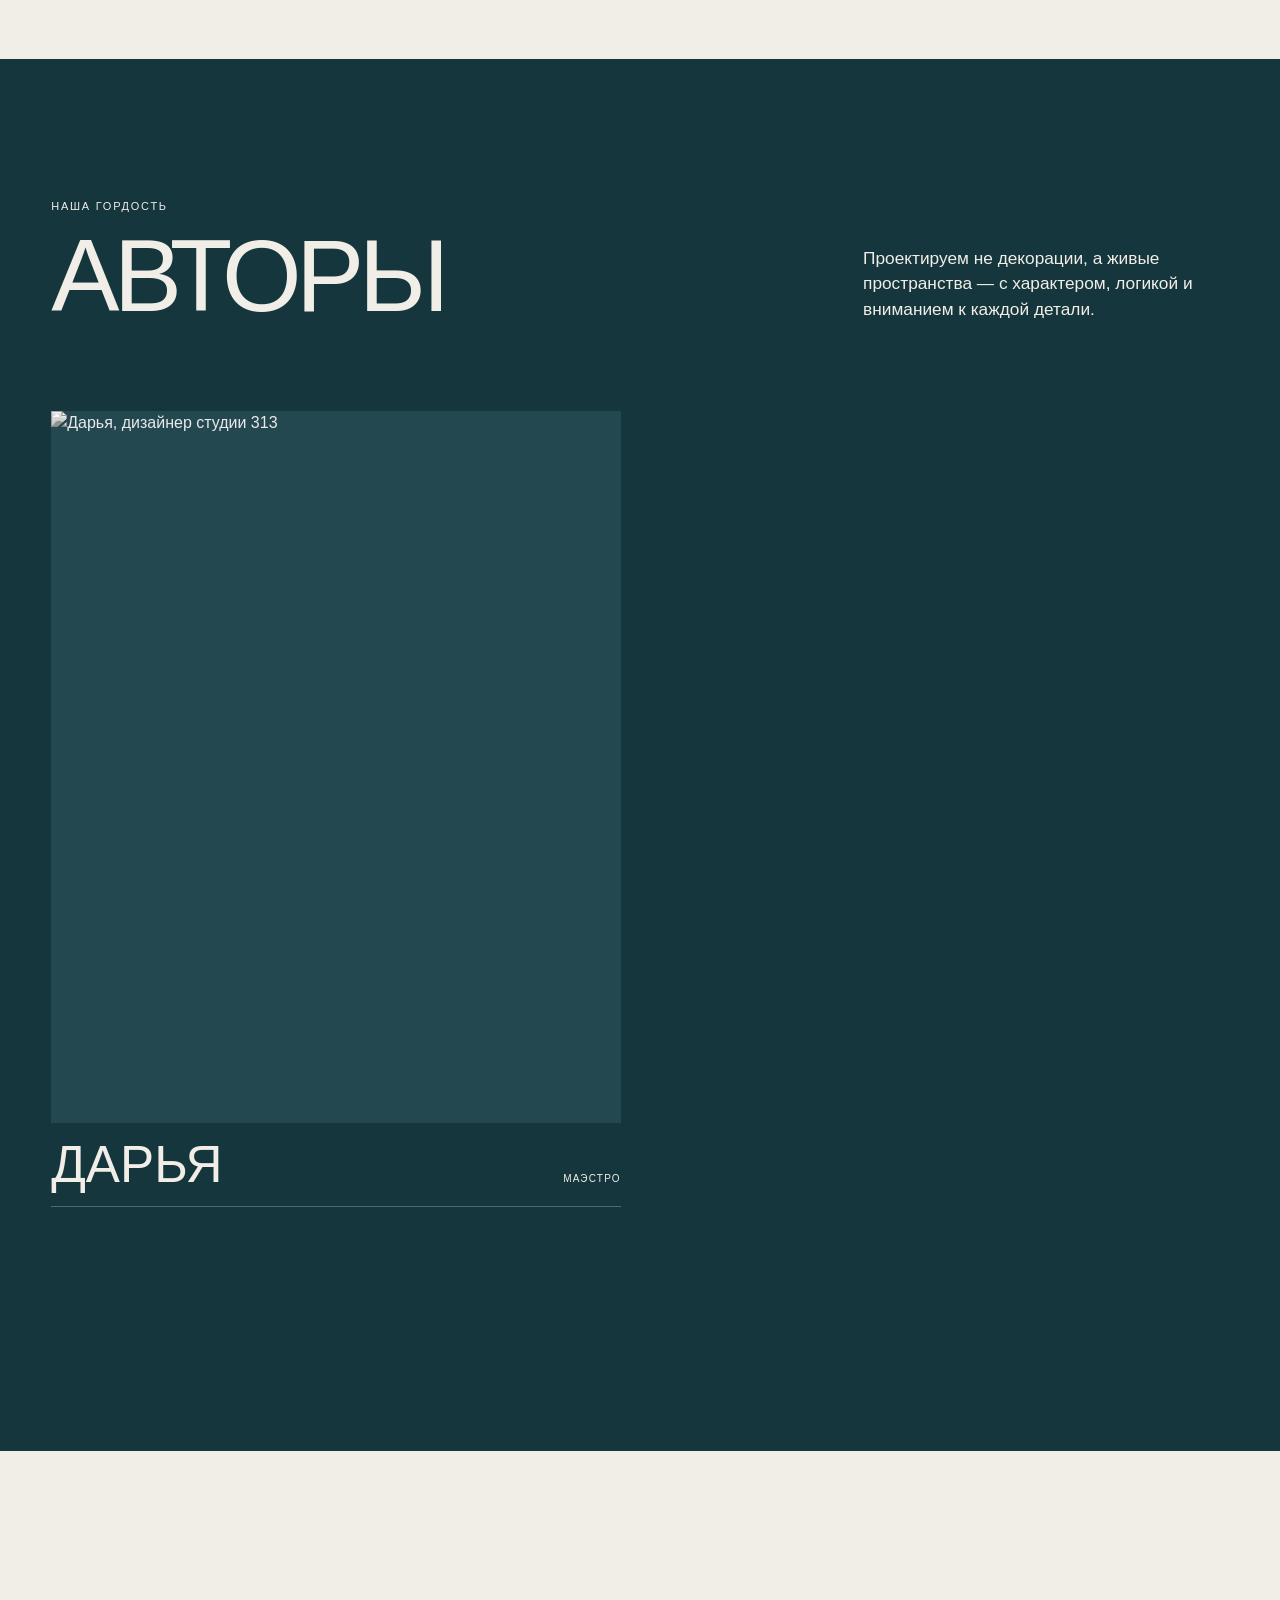
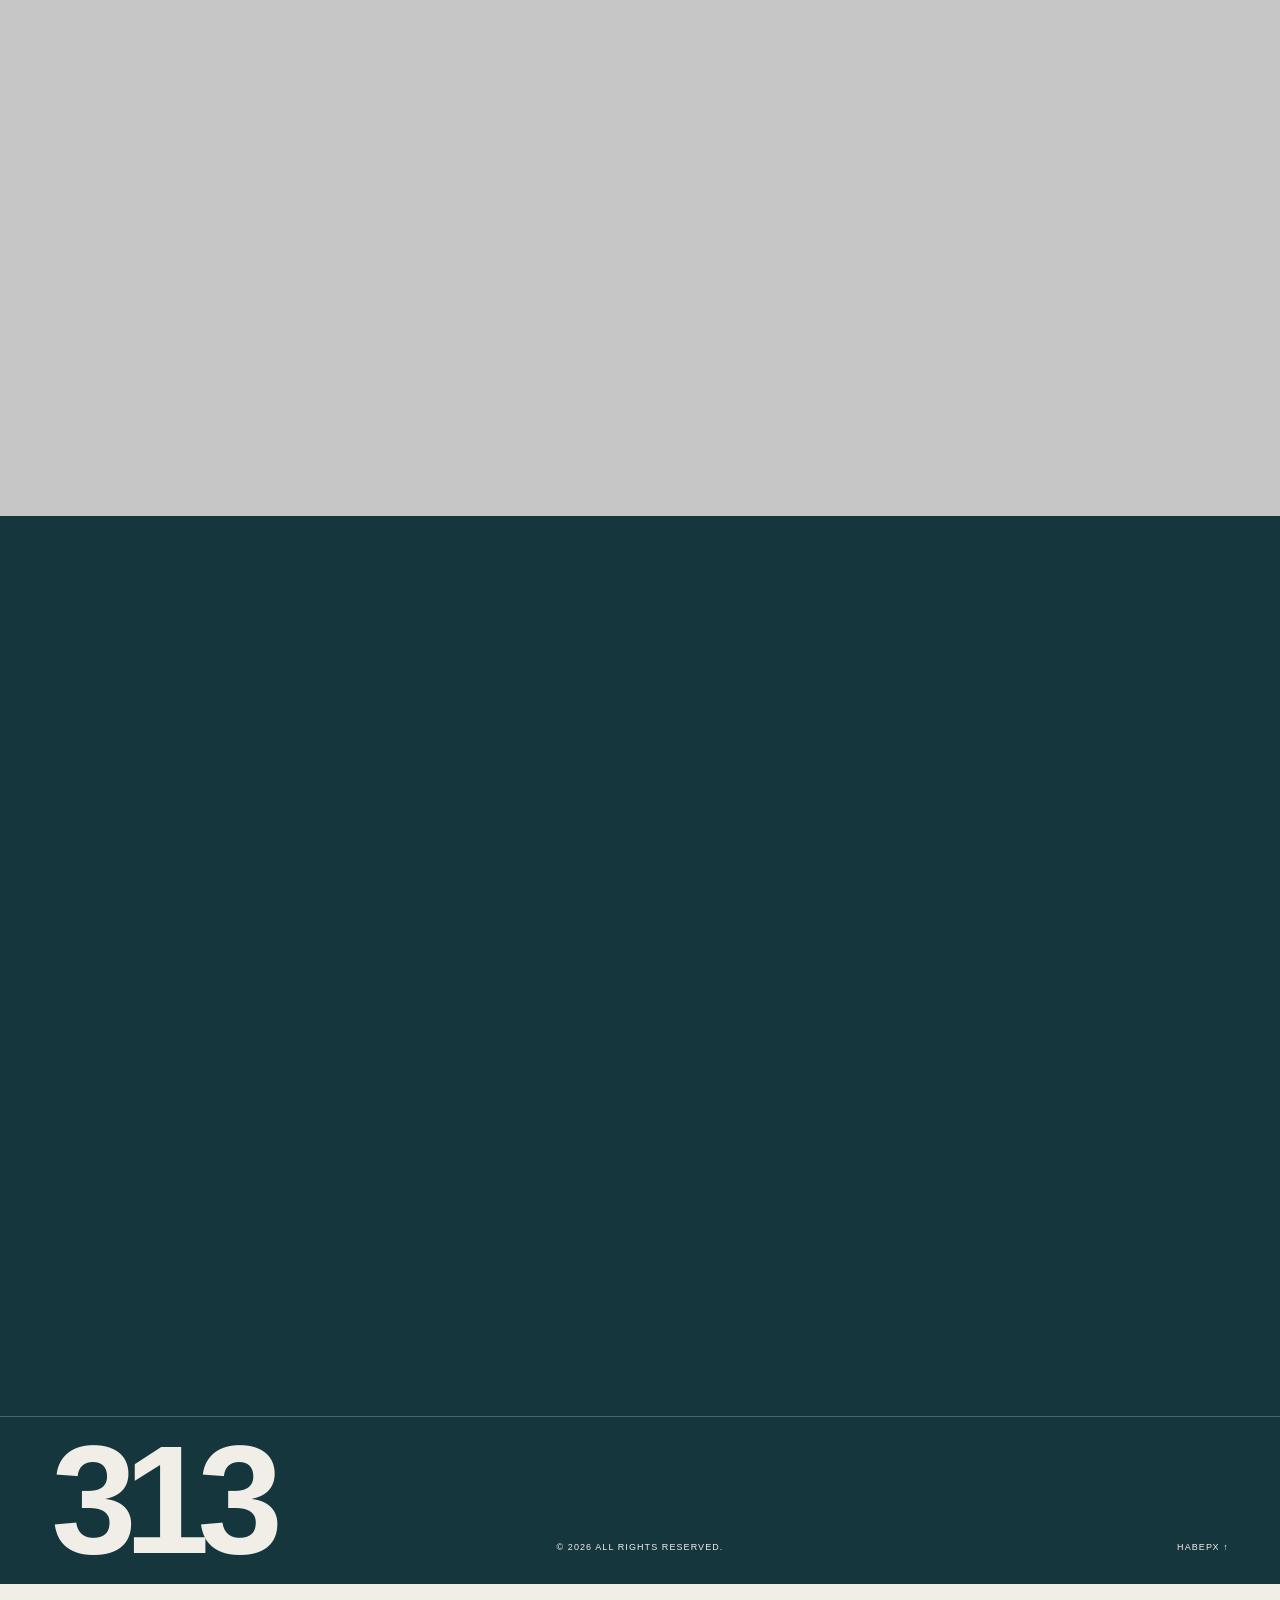
==== commit b9ed5a8e: "Use vector Tilda-style hero on homepage" ====
--- a/index.html
+++ b/index.html
@@ -8,36 +8,127 @@
   <title>313 — дизайн интерьеров</title>
   <link rel="preconnect" href="https://static.tildacdn.com" crossorigin />
   <link rel="stylesheet" href="styles.css" />
+  <link rel="stylesheet" href="hero-tilda.css" />
 </head>
 <body>
   <header class="site-header" data-header>
-    <a class="brand" href="#top" aria-label="313 — на главную"><svg class="brand-logo-svg" aria-hidden="true" focusable="false" xmlns="http://www.w3.org/2000/svg" viewBox="553.88427734375 291.14288330078125 355.67041015625 72"><path fill="currentColor" fill-opacity="1" stroke="currentColor" stroke-opacity="1" stroke-width="1" fill-rule="evenodd" id="tSvg178c7b89d" d="M 554.8842944335937 342.14288330078125 C 637.5942944335937 342.14288330078125 637.5942944335937 342.14288330078125 637.5942944335937 342.14288330078125 C 641.3942944335937 342.14288330078125 641.2942944335937 337.14288330078125 637.5942944335937 337.14288330078125 C 573.8842944335937 337.5428833007812 573.8842944335937 337.5428833007812 573.8842944335937 337.5428833007812 C 573.8842944335937 337.5428833007812 573.8842944335937 317.14288330078125 573.8842944335937 317.14288330078125 C 573.8842944335937 317.14288330078125 635.0842944335938 317.14288330078125 635.0842944335938 317.14288330078125 C 638.8842944335937 317.14288330078125 638.7842944335937 312.14288330078125 635.0842944335938 312.14288330078125 C 559.8842944335937 312.14288330078125 559.8842944335937 312.14288330078125 559.8842944335937 312.14288330078125 C 559.8842944335937 312.14288330078125 559.8842944335937 292.14288330078125 559.8842944335937 292.14288330078125 C 559.8842944335937 292.14288330078125 646.7942944335937 292.14288330078125 646.7942944335937 292.14288330078125 C 666.3942944335937 292.14288330078125 668.4942944335937 319.84288330078124 653.2942944335937 325.94288330078126 C 653.2942944335937 327.64288330078125 653.2942944335937 327.64288330078125 653.2942944335937 327.64288330078125 C 671.6942944335938 332.0428833007812 670.1942944335938 362.14288330078125 649.7942944335937 362.14288330078125 C 554.8842944335937 362.14288330078125 554.8842944335937 362.14288330078125 554.8842944335937 362.14288330078125 C 554.8842944335937 362.14288330078125 554.8842944335937 342.14288330078125 554.8842944335937 342.14288330078125" class="st0"></path><path fill="currentColor" fill-opacity="1" stroke="currentColor" stroke-opacity="1" stroke-width="1" fill-rule="evenodd" id="tSvgd9ecf6dd26" d="M 674.4842944335937 342.14288330078125 C 720.4842944335937 342.14288330078125 720.4842944335937 342.14288330078125 720.4842944335937 342.14288330078125 C 720.4842944335937 342.14288330078125 720.4842944335937 312.14288330078125 720.4842944335937 312.14288330078125 C 720.4842944335937 312.14288330078125 674.4842944335937 312.14288330078125 674.4842944335937 312.14288330078125 C 674.4842944335937 312.14288330078125 674.4842944335937 292.14288330078125 674.4842944335937 292.14288330078125 C 674.4842944335937 292.14288330078125 750.4842944335937 292.14288330078125 750.4842944335937 292.14288330078125 C 750.4842944335937 292.14288330078125 750.4842944335937 342.14288330078125 750.4842944335937 342.14288330078125 C 750.4842944335937 342.14288330078125 791.2842944335937 342.14288330078125 791.2842944335937 342.14288330078125 C 791.2842944335937 342.14288330078125 791.2842944335937 362.14288330078125 791.2842944335937 362.14288330078125 C 791.2842944335937 362.14288330078125 674.4842944335937 362.14288330078125 674.4842944335937 362.14288330078125 C 674.4842944335937 362.14288330078125 674.4842944335937 342.14288330078125 674.4842944335937 342.14288330078125" class="st0"></path><path fill="currentColor" fill-opacity="1" stroke="currentColor" stroke-opacity="1" stroke-width="1" fill-rule="evenodd" id="tSvgf017446622" d="M 797.2842944335937 342.14288330078125 C 879.9942944335937 342.14288330078125 879.9942944335937 342.14288330078125 879.9942944335937 342.14288330078125 C 883.7942944335937 342.14288330078125 883.6942944335938 337.14288330078125 879.9942944335937 337.14288330078125 C 816.2942944335937 337.5428833007812 816.2942944335937 337.5428833007812 816.2942944335937 337.5428833007812 C 816.2942944335937 337.5428833007812 816.2942944335937 317.14288330078125 816.2942944335937 317.14288330078125 C 816.2942944335937 317.14288330078125 877.4942944335937 317.14288330078125 877.4942944335937 317.14288330078125 C 881.2942944335937 317.14288330078125 881.1942944335938 312.14288330078125 877.4942944335937 312.14288330078125 C 802.2842944335937 312.14288330078125 802.2842944335937 312.14288330078125 802.2842944335937 312.14288330078125 C 802.2842944335937 312.14288330078125 802.2842944335937 292.14288330078125 802.2842944335937 292.14288330078125 C 802.2842944335937 292.14288330078125 889.1942944335938 292.14288330078125 889.1942944335938 292.14288330078125 C 908.7942944335937 292.14288330078125 910.8942944335937 319.84288330078124 895.6942944335938 325.94288330078126 C 895.6942944335938 327.64288330078125 895.6942944335938 327.64288330078125 895.6942944335938 327.64288330078125 C 914.0942944335936 332.0428833007812 912.5942944335936 362.14288330078125 892.1942944335938 362.14288330078125 C 797.2842944335937 362.14288330078125 797.2842944335937 362.14288330078125 797.2842944335937 362.14288330078125 C 797.2842944335937 362.14288330078125 797.2842944335937 342.14288330078125 797.2842944335937 342.14288330078125" class="st0"></path><defs></defs></svg><span class="sr-only">313</span></a>
+    <a class="brand" href="#top" aria-label="313 — на главную">
+      <svg class="brand-logo-svg" aria-hidden="true" focusable="false" xmlns="http://www.w3.org/2000/svg" viewBox="553.88427734375 291.14288330078125 355.67041015625 72"><path fill="currentColor" fill-opacity="1" stroke="currentColor" stroke-opacity="1" stroke-width="1" fill-rule="evenodd" id="tSvg178c7b89d" d="M 554.8842944335937 342.14288330078125 C 637.5942944335937 342.14288330078125 637.5942944335937 342.14288330078125 637.5942944335937 342.14288330078125 C 641.3942944335937 342.14288330078125 641.2942944335937 337.14288330078125 637.5942944335937 337.14288330078125 C 573.8842944335937 337.5428833007812 573.8842944335937 337.5428833007812 573.8842944335937 337.5428833007812 C 573.8842944335937 337.5428833007812 573.8842944335937 317.14288330078125 573.8842944335937 317.14288330078125 C 573.8842944335937 317.14288330078125 635.0842944335938 317.14288330078125 635.0842944335938 317.14288330078125 C 638.8842944335937 317.14288330078125 638.7842944335937 312.14288330078125 635.0842944335938 312.14288330078125 C 559.8842944335937 312.14288330078125 559.8842944335937 312.14288330078125 559.8842944335937 312.14288330078125 C 559.8842944335937 312.14288330078125 559.8842944335937 292.14288330078125 559.8842944335937 292.14288330078125 C 559.8842944335937 292.14288330078125 646.7942944335937 292.14288330078125 646.7942944335937 292.14288330078125 C 666.3942944335937 292.14288330078125 668.4942944335937 319.84288330078124 653.2942944335937 325.94288330078126 C 653.2942944335937 327.64288330078125 653.2942944335937 327.64288330078125 653.2942944335937 327.64288330078125 C 671.6942944335938 332.0428833007812 670.1942944335938 362.14288330078125 649.7942944335937 362.14288330078125 C 554.8842944335937 362.14288330078125 554.8842944335937 362.14288330078125 554.8842944335937 362.14288330078125 C 554.8842944335937 362.14288330078125 554.8842944335937 342.14288330078125 554.8842944335937 342.14288330078125" class="st0"></path><path fill="currentColor" fill-opacity="1" stroke="currentColor" stroke-opacity="1" stroke-width="1" fill-rule="evenodd" id="tSvgd9ecf6dd26" d="M 674.4842944335937 342.14288330078125 C 720.4842944335937 342.14288330078125 720.4842944335937 342.14288330078125 720.4842944335937 342.14288330078125 C 720.4842944335937 342.14288330078125 720.4842944335937 312.14288330078125 720.4842944335937 312.14288330078125 C 720.4842944335937 312.14288330078125 674.4842944335937 312.14288330078125 674.4842944335937 312.14288330078125 C 674.4842944335937 312.14288330078125 674.4842944335937 292.14288330078125 674.4842944335937 292.14288330078125 C 674.4842944335937 292.14288330078125 750.4842944335937 292.14288330078125 750.4842944335937 292.14288330078125 C 750.4842944335937 292.14288330078125 750.4842944335937 342.14288330078125 750.4842944335937 342.14288330078125 C 750.4842944335937 342.14288330078125 791.2842944335937 342.14288330078125 791.2842944335937 342.14288330078125 C 791.2842944335937 342.14288330078125 791.2842944335937 362.14288330078125 791.2842944335937 362.14288330078125 C 791.2842944335937 362.14288330078125 674.4842944335937 362.14288330078125 674.4842944335937 362.14288330078125 C 674.4842944335937 362.14288330078125 674.4842944335937 342.14288330078125 674.4842944335937 342.14288330078125" class="st0"></path><path fill="currentColor" fill-opacity="1" stroke="currentColor" stroke-opacity="1" stroke-width="1" fill-rule="evenodd" id="tSvgf017446622" d="M 797.2842944335937 342.14288330078125 C 879.9942944335937 342.14288330078125 879.9942944335937 342.14288330078125 879.9942944335937 342.14288330078125 C 883.7942944335937 342.14288330078125 883.6942944335938 337.14288330078125 879.9942944335937 337.14288330078125 C 816.2942944335937 337.5428833007812 816.2942944335937 337.5428833007812 816.2942944335937 337.5428833007812 C 816.2942944335937 337.5428833007812 816.2942944335937 317.14288330078125 816.2942944335937 317.14288330078125 C 816.2942944335937 317.14288330078125 877.4942944335937 317.14288330078125 877.4942944335937 317.14288330078125 C 881.2942944335937 317.14288330078125 881.1942944335938 312.14288330078125 877.4942944335937 312.14288330078125 C 802.2842944335937 312.14288330078125 802.2842944335937 312.14288330078125 802.2842944335937 312.14288330078125 C 802.2842944335937 312.14288330078125 802.2842944335937 292.14288330078125 802.2842944335937 292.14288330078125 C 802.2842944335937 292.14288330078125 889.1942944335938 292.14288330078125 889.1942944335938 292.14288330078125 C 908.7942944335937 292.14288330078125 910.8942944335937 319.84288330078124 895.6942944335938 325.94288330078126 C 895.6942944335938 327.64288330078125 895.6942944335938 327.64288330078125 895.6942944335938 327.64288330078125 C 914.0942944335936 332.0428833007812 912.5942944335936 362.14288330078125 892.1942944335938 362.14288330078125 C 797.2842944335937 362.14288330078125 797.2842944335937 362.14288330078125 797.2842944335937 362.14288330078125 C 797.2842944335937 362.14288330078125 797.2842944335937 342.14288330078125 797.2842944335937 342.14288330078125" class="st0"></path><defs></defs></svg>
+      <span class="sr-only">313</span>
+    </a>
     <button class="menu-toggle" type="button" aria-expanded="false" aria-controls="site-nav"><span></span><span></span><span class="sr-only">Открыть меню</span></button>
-    <nav class="site-nav" id="site-nav" aria-label="Основная навигация"><a href="#projects">Проекты</a><a href="#authors">Авторы</a><a href="#scope">Состав проекта</a><a href="#price">Стоимость</a><a href="#contacts">Контакты</a></nav>
+    <nav class="site-nav" id="site-nav" aria-label="Основная навигация">
+      <a href="#projects">Проекты</a>
+      <a href="#authors">Авторы</a>
+      <a href="#scope">Состав проекта</a>
+      <a href="#price">Стоимость</a>
+      <a href="#contacts">Контакты</a>
+    </nav>
     <a class="header-cta" href="#contacts">Обсудить проект <span>↗</span></a>
   </header>
+
   <main id="top">
-    <section class="hero" aria-labelledby="hero-title">
-      <div class="hero-media" aria-hidden="true"><img src="https://static.tildacdn.com/tild3564-6435-4336-b236-306564663738/___220524_pages-to-j.jpg" alt="" fetchpriority="high" /></div><div class="hero-shade"></div>
-      <div class="hero-content"><p class="eyebrow">Дизайн в любой точке мира</p><h1 id="hero-title">Пространство,<br />куда хочется<br />вернуться</h1><div class="hero-bottom"><p>Создаём интерьеры для жизни, работы и отдыха — от первого эскиза до авторского сопровождения.</p><a class="round-link" href="#projects" aria-label="Смотреть проекты">↓</a></div></div><div class="hero-index" aria-hidden="true">03 / 13</div>
+    <section class="hero hero--tilda" aria-labelledby="hero-title">
+      <div class="hero-art" aria-hidden="true">
+        <img src="assets/hero-pattern.svg" alt="" fetchpriority="high" />
+      </div>
+      <div class="hero-content hero-content--tilda">
+        <h1 id="hero-title" class="sr-only">313 — дизайн интерьеров</h1>
+        <div class="hero-lockup">
+          <img class="hero-logo-large" src="assets/logo.svg" alt="313" />
+        </div>
+        <div class="hero-bottom hero-bottom--tilda">
+          <p>Создаём интерьеры для жизни, работы и отдыха — от первого эскиза до авторского сопровождения.</p>
+          <a class="round-link" href="#projects" aria-label="Смотреть проекты">↓</a>
+        </div>
+      </div>
     </section>
+
     <section class="projects section" id="projects" aria-labelledby="projects-title">
-      <div class="section-head section-head--single reveal"><div><p class="eyebrow">Наши работы</p><h2 id="projects-title">Проекты</h2></div></div>
-      <div class="project-grid" data-project-grid aria-live="polite"></div><div class="project-sentinel" data-project-sentinel aria-hidden="true"><span></span><span></span><span></span></div><p class="projects-end" data-projects-end hidden>Все проекты загружены</p>
+      <div class="section-head section-head--single reveal">
+        <div>
+          <p class="eyebrow">Наши работы</p>
+          <h2 id="projects-title">Проекты</h2>
+        </div>
+      </div>
+      <div class="project-grid" data-project-grid aria-live="polite"></div>
+      <div class="project-sentinel" data-project-sentinel aria-hidden="true"><span></span><span></span><span></span></div>
+      <p class="projects-end" data-projects-end hidden>Все проекты загружены</p>
     </section>
+
     <section class="authors section section-dark" id="authors" aria-labelledby="authors-title">
-      <div class="section-head reveal"><div><p class="eyebrow">Наша гордость</p><h2 id="authors-title">Авторы</h2></div><p class="section-intro">Проектируем не декорации, а живые пространства — с характером, логикой и вниманием к каждой детали.</p></div>
-      <div class="authors-grid"><article class="author-card reveal"><div class="author-photo"><img src="https://static.tildacdn.com/tild3235-3331-4265-b337-303738323830/noroot.png" alt="Дарья, дизайнер студии 313" loading="lazy" /></div><div class="author-meta"><h3>Дарья</h3><p>Маэстро</p></div></article><article class="author-card reveal"><div class="author-photo"><img src="https://static.tildacdn.com/tild3330-3230-4331-b766-316365663337/noroot.png" alt="Павел, сооснователь студии 313" loading="lazy" /></div><div class="author-meta"><h3>Павел</h3><p>Идейный вдохновитель</p></div></article></div>
+      <div class="section-head reveal">
+        <div><p class="eyebrow">Наша гордость</p><h2 id="authors-title">Авторы</h2></div>
+        <p class="section-intro">Проектируем не декорации, а живые пространства — с характером, логикой и вниманием к каждой детали.</p>
+      </div>
+      <div class="authors-grid">
+        <article class="author-card reveal">
+          <div class="author-photo"><img src="https://static.tildacdn.com/tild3235-3331-4265-b337-303738323830/noroot.png" alt="Дарья, дизайнер студии 313" loading="lazy" /></div>
+          <div class="author-meta"><h3>Дарья</h3><p>Маэстро</p></div>
+        </article>
+        <article class="author-card reveal">
+          <div class="author-photo"><img src="https://static.tildacdn.com/tild3330-3230-4331-b766-316365663337/noroot.png" alt="Павел, сооснователь студии 313" loading="lazy" /></div>
+          <div class="author-meta"><h3>Павел</h3><p>Идейный вдохновитель</p></div>
+        </article>
+      </div>
     </section>
+
     <section class="scope section" id="scope" aria-labelledby="scope-title">
-      <div class="section-head reveal"><div><p class="eyebrow">От идеи до реализации</p><h2 id="scope-title">Состав полного<br />дизайн-проекта</h2></div><p class="section-intro">Вместо длинной ленты документов — компактная последовательность этапов. Всё важное осталось, но теперь это можно понять за минуту.</p></div>
-      <ol class="scope-list"><li class="reveal"><span>01</span><h3>Знакомство и замер</h3><p>Фиксируем задачи, привычки, сценарии жизни и параметры объекта.</p></li><li class="reveal"><span>02</span><h3>Планировка</h3><p>Находим функциональную схему, где каждый метр работает на вас.</p></li><li class="reveal"><span>03</span><h3>Концепция</h3><p>Собираем атмосферу, материалы, цвет и ключевые визуальные решения.</p></li><li class="reveal"><span>04</span><h3>3D-визуализация</h3><p>Показываем будущий интерьер до начала строительных работ.</p></li><li class="reveal"><span>05</span><h3>Рабочая документация</h3><p>Готовим полный комплект чертежей для точной реализации.</p></li><li class="reveal"><span>06</span><h3>Комплектация</h3><p>Подбираем отделку, мебель, свет и оборудование в рамках бюджета.</p></li><li class="reveal"><span>07</span><h3>Авторское сопровождение</h3><p>Контролируем соответствие реализации утверждённому проекту.</p></li></ol>
+      <div class="section-head reveal">
+        <div><p class="eyebrow">От идеи до реализации</p><h2 id="scope-title">Состав полного<br />дизайн-проекта</h2></div>
+        <p class="section-intro">Вместо длинной ленты документов — компактная последовательность этапов. Всё важное осталось, но теперь это можно понять за минуту.</p>
+      </div>
+      <ol class="scope-list">
+        <li class="reveal"><span>01</span><h3>Знакомство и замер</h3><p>Фиксируем задачи, привычки, сценарии жизни и параметры объекта.</p></li>
+        <li class="reveal"><span>02</span><h3>Планировка</h3><p>Находим функциональную схему, где каждый метр работает на вас.</p></li>
+        <li class="reveal"><span>03</span><h3>Концепция</h3><p>Собираем атмосферу, материалы, цвет и ключевые визуальные решения.</p></li>
+        <li class="reveal"><span>04</span><h3>3D-визуализация</h3><p>Показываем будущий интерьер до начала строительных работ.</p></li>
+        <li class="reveal"><span>05</span><h3>Рабочая документация</h3><p>Готовим полный комплект чертежей для точной реализации.</p></li>
+        <li class="reveal"><span>06</span><h3>Комплектация</h3><p>Подбираем отделку, мебель, свет и оборудование в рамках бюджета.</p></li>
+        <li class="reveal"><span>07</span><h3>Авторское сопровождение</h3><p>Контролируем соответствие реализации утверждённому проекту.</p></li>
+      </ol>
     </section>
-    <section class="price section section-accent" id="price" aria-labelledby="price-title"><div class="price-layout"><div class="reveal"><p class="eyebrow">Стоимость услуг</p><h2 id="price-title">Дизайн-проект</h2><p class="price-value">от 2 000 ₽<span>/ м²</span></p></div><div class="price-copy reveal"><h3>Объём проектирования</h3><ul><li>Замер помещений</li><li>Планировочное решение</li><li>Концепция и 3D-визуализация</li><li>Расширенный набор проектной документации</li><li>Ведомость отделочных материалов</li><li>Комплектация проекта</li><li>Авторское сопровождение</li></ul><p class="price-note">Конечная стоимость зависит от сложности и объёма проектирования. Напишите нам — рассчитаем стоимость вашего проекта.</p><a class="text-link" href="#contacts">Получить расчёт <span>↗</span></a></div></div></section>
-    <section class="contacts section section-dark" id="contacts" aria-labelledby="contacts-title"><div class="contact-layout"><div class="contact-copy reveal"><p class="eyebrow">Давайте знакомиться</p><h2 id="contacts-title">Расскажите<br />о вашем объекте</h2><p>Мы рады рассказать обо всех тонкостях проектирования. Оставьте запрос — ответим и предложим следующий шаг.</p><div class="contact-links"><a href="tel:+79634657324">+7 963 465 73 24</a><a href="mailto:hello@we313.ru">hello@we313.ru</a></div><div class="social-links"><a href="https://t.me/FatCop" target="_blank" rel="noreferrer">Telegram ↗</a><a href="https://www.instagram.com/313.interior" target="_blank" rel="noreferrer">Instagram ↗</a></div></div><form class="contact-form reveal" data-contact-form><label><span>Как к вам обращаться?</span><input type="text" name="name" autocomplete="name" required /></label><fieldset><legend>Как вам удобно связаться?</legend><div class="contact-methods"><label><input type="radio" name="method" value="Telegram" checked /><span>Telegram</span></label><label><input type="radio" name="method" value="Phone" /><span>Phone</span></label><label><input type="radio" name="method" value="WhatsApp" /><span>WhatsApp</span></label></div></fieldset><label><span>Контакт</span><input type="text" name="contact" placeholder="@username или номер" required /></label><label><span>Краткое описание объекта</span><textarea name="message" rows="4" required></textarea></label><button class="submit-button" type="submit">Отправить запрос <span>↗</span></button><p class="form-status" data-form-status aria-live="polite"></p></form></div></section>
+
+    <section class="price section section-accent" id="price" aria-labelledby="price-title">
+      <div class="price-layout">
+        <div class="reveal"><p class="eyebrow">Стоимость услуг</p><h2 id="price-title">Дизайн-проект</h2><p class="price-value">от 2 000 ₽<span>/ м²</span></p></div>
+        <div class="price-copy reveal">
+          <h3>Объём проектирования</h3>
+          <ul><li>Замер помещений</li><li>Планировочное решение</li><li>Концепция и 3D-визуализация</li><li>Расширенный набор проектной документации</li><li>Ведомость отделочных материалов</li><li>Комплектация проекта</li><li>Авторское сопровождение</li></ul>
+          <p class="price-note">Конечная стоимость зависит от сложности и объёма проектирования. Напишите нам — рассчитаем стоимость вашего проекта.</p>
+          <a class="text-link" href="#contacts">Получить расчёт <span>↗</span></a>
+        </div>
+      </div>
+    </section>
+
+    <section class="contacts section section-dark" id="contacts" aria-labelledby="contacts-title">
+      <div class="contact-layout">
+        <div class="contact-copy reveal">
+          <p class="eyebrow">Давайте знакомиться</p><h2 id="contacts-title">Расскажите<br />о вашем объекте</h2>
+          <p>Мы рады рассказать обо всех тонкостях проектирования. Оставьте запрос — ответим и предложим следующий шаг.</p>
+          <div class="contact-links"><a href="tel:+79634657324">+7 963 465 73 24</a><a href="mailto:hello@we313.ru">hello@we313.ru</a></div>
+          <div class="social-links"><a href="https://t.me/FatCop" target="_blank" rel="noreferrer">Telegram ↗</a><a href="https://www.instagram.com/313.interior" target="_blank" rel="noreferrer">Instagram ↗</a></div>
+        </div>
+        <form class="contact-form reveal" data-contact-form>
+          <label><span>Как к вам обращаться?</span><input type="text" name="name" autocomplete="name" required /></label>
+          <fieldset><legend>Как вам удобно связаться?</legend><div class="contact-methods"><label><input type="radio" name="method" value="Telegram" checked /><span>Telegram</span></label><label><input type="radio" name="method" value="Phone" /><span>Phone</span></label><label><input type="radio" name="method" value="WhatsApp" /><span>WhatsApp</span></label></div></fieldset>
+          <label><span>Контакт</span><input type="text" name="contact" placeholder="@username или номер" required /></label>
+          <label><span>Краткое описание объекта</span><textarea name="message" rows="4" required></textarea></label>
+          <button class="submit-button" type="submit">Отправить запрос <span>↗</span></button>
+          <p class="form-status" data-form-status aria-live="polite"></p>
+        </form>
+      </div>
+    </section>
   </main>
-  <footer class="site-footer"><a class="footer-brand" href="#top" aria-label="313 — наверх"><svg class="footer-logo-svg" aria-hidden="true" focusable="false" xmlns="http://www.w3.org/2000/svg" viewBox="553.88427734375 291.14288330078125 355.67041015625 72"><path fill="currentColor" fill-opacity="1" stroke="currentColor" stroke-opacity="1" stroke-width="1" fill-rule="evenodd" id="tSvg178c7b89d" d="M 554.8842944335937 342.14288330078125 C 637.5942944335937 342.14288330078125 637.5942944335937 342.14288330078125 637.5942944335937 342.14288330078125 C 641.3942944335937 342.14288330078125 641.2942944335937 337.14288330078125 637.5942944335937 337.14288330078125 C 573.8842944335937 337.5428833007812 573.8842944335937 337.5428833007812 573.8842944335937 337.5428833007812 C 573.8842944335937 337.5428833007812 573.8842944335937 317.14288330078125 573.8842944335937 317.14288330078125 C 573.8842944335937 317.14288330078125 635.0842944335938 317.14288330078125 635.0842944335938 317.14288330078125 C 638.8842944335937 317.14288330078125 638.7842944335937 312.14288330078125 635.0842944335938 312.14288330078125 C 559.8842944335937 312.14288330078125 559.8842944335937 312.14288330078125 559.8842944335937 312.14288330078125 C 559.8842944335937 312.14288330078125 559.8842944335937 292.14288330078125 559.8842944335937 292.14288330078125 C 559.8842944335937 292.14288330078125 646.7942944335937 292.14288330078125 646.7942944335937 292.14288330078125 C 666.3942944335937 292.14288330078125 668.4942944335937 319.84288330078124 653.2942944335937 325.94288330078126 C 653.2942944335937 327.64288330078125 653.2942944335937 327.64288330078125 653.2942944335937 327.64288330078125 C 671.6942944335938 332.0428833007812 670.1942944335938 362.14288330078125 649.7942944335937 362.14288330078125 C 554.8842944335937 362.14288330078125 554.8842944335937 362.14288330078125 554.8842944335937 362.14288330078125 C 554.8842944335937 362.14288330078125 554.8842944335937 342.14288330078125 554.8842944335937 342.14288330078125" class="st0"></path><path fill="currentColor" fill-opacity="1" stroke="currentColor" stroke-opacity="1" stroke-width="1" fill-rule="evenodd" id="tSvgd9ecf6dd26" d="M 674.4842944335937 342.14288330078125 C 720.4842944335937 342.14288330078125 720.4842944335937 342.14288330078125 720.4842944335937 342.14288330078125 C 720.4842944335937 342.14288330078125 720.4842944335937 312.14288330078125 720.4842944335937 312.14288330078125 C 720.4842944335937 312.14288330078125 674.4842944335937 312.14288330078125 674.4842944335937 312.14288330078125 C 674.4842944335937 312.14288330078125 674.4842944335937 292.14288330078125 674.4842944335937 292.14288330078125 C 674.4842944335937 292.14288330078125 750.4842944335937 292.14288330078125 750.4842944335937 292.14288330078125 C 750.4842944335937 292.14288330078125 750.4842944335937 342.14288330078125 750.4842944335937 342.14288330078125 C 750.4842944335937 342.14288330078125 791.2842944335937 342.14288330078125 791.2842944335937 342.14288330078125 C 791.2842944335937 342.14288330078125 791.2842944335937 362.14288330078125 791.2842944335937 362.14288330078125 C 791.2842944335937 362.14288330078125 674.4842944335937 362.14288330078125 674.4842944335937 362.14288330078125 C 674.4842944335937 362.14288330078125 674.4842944335937 342.14288330078125 674.4842944335937 342.14288330078125" class="st0"></path><path fill="currentColor" fill-opacity="1" stroke="currentColor" stroke-opacity="1" stroke-width="1" fill-rule="evenodd" id="tSvgf017446622" d="M 797.2842944335937 342.14288330078125 C 879.9942944335937 342.14288330078125 879.9942944335937 342.14288330078125 879.9942944335937 342.14288330078125 C 883.7942944335937 342.14288330078125 883.6942944335938 337.14288330078125 879.9942944335937 337.14288330078125 C 816.2942944335937 337.5428833007812 816.2942944335937 337.5428833007812 816.2942944335937 337.5428833007812 C 816.2942944335937 337.5428833007812 816.2942944335937 317.14288330078125 816.2942944335937 317.14288330078125 C 816.2942944335937 317.14288330078125 877.4942944335937 317.14288330078125 877.4942944335937 317.14288330078125 C 881.2942944335937 317.14288330078125 881.1942944335938 312.14288330078125 877.4942944335937 312.14288330078125 C 802.2842944335937 312.14288330078125 802.2842944335937 312.14288330078125 802.2842944335937 312.14288330078125 C 802.2842944335937 312.14288330078125 802.2842944335937 292.14288330078125 802.2842944335937 292.14288330078125 C 802.2842944335937 292.14288330078125 889.1942944335938 292.14288330078125 889.1942944335938 292.14288330078125 C 908.7942944335937 292.14288330078125 910.8942944335937 319.84288330078124 895.6942944335938 325.94288330078126 C 895.6942944335938 327.64288330078125 895.6942944335938 327.64288330078125 895.6942944335938 327.64288330078125 C 914.0942944335936 332.0428833007812 912.5942944335936 362.14288330078125 892.1942944335938 362.14288330078125 C 797.2842944335937 362.14288330078125 797.2842944335937 362.14288330078125 797.2842944335937 362.14288330078125 C 797.2842944335937 362.14288330078125 797.2842944335937 342.14288330078125 797.2842944335937 342.14288330078125" class="st0"></path><defs></defs></svg><span class="sr-only">313</span></a><p>© <span data-year></span> All Rights Reserved.</p><a href="#top">Наверх ↑</a></footer>
-  <dialog class="project-dialog" data-project-dialog aria-labelledby="dialog-title"><div class="dialog-shell"><header class="dialog-header"><div><p class="eyebrow" data-dialog-location></p><h2 id="dialog-title" data-dialog-title></h2></div><button class="dialog-close" type="button" data-dialog-close aria-label="Закрыть проект">×</button></header><div class="dialog-gallery" data-dialog-gallery></div></div></dialog>
+
+  <footer class="site-footer"><a class="footer-brand" href="#top">313</a><p>© <span data-year></span> All Rights Reserved.</p><a href="#top">Наверх ↑</a></footer>
+
+  <dialog class="project-dialog" data-project-dialog aria-labelledby="dialog-title">
+    <div class="dialog-shell">
+      <header class="dialog-header"><div><p class="eyebrow" data-dialog-location></p><h2 id="dialog-title" data-dialog-title></h2></div><button class="dialog-close" type="button" data-dialog-close aria-label="Закрыть проект">×</button></header>
+      <div class="dialog-gallery" data-dialog-gallery></div>
+    </div>
+  </dialog>
   <script src="script.js" defer></script>
 </body>
 </html>
--- a/hero-tilda.css
+++ b/hero-tilda.css
@@ -0,0 +1 @@
+.brand-logo-svg{display:block;width:70px;height:auto}.brand{gap:0}.brand-note{display:none}.footer-brand{font-size:clamp(72px,12vw,180px);line-height:.7;letter-spacing:-.08em;font-weight:700}.section-head--single{grid-template-columns:1fr;gap:0}.hero--tilda{position:relative;min-height:100svh;background:#123d45;color:var(--white);overflow:hidden}.hero--tilda .hero-media,.hero--tilda .hero-shade,.hero--tilda .hero-index,.hero--tilda .eyebrow{display:none}.hero-art{position:absolute;inset:0;z-index:0}.hero-art::after{content:"";position:absolute;inset:0;background:radial-gradient(circle at 50% 30%,rgba(255,255,255,.06),transparent 34%),linear-gradient(180deg,rgba(7,27,31,.12),rgba(7,27,31,.2) 58%,rgba(7,27,31,.42))}.hero-art img{width:100%;height:100%;object-fit:cover;object-position:center}.hero-content--tilda{position:relative;z-index:2;min-height:100svh;display:flex;flex-direction:column;justify-content:space-between;padding:clamp(112px,14vh,160px) var(--pad) 48px}.hero-lockup{max-width:min(62vw,860px)}.hero-logo-large{display:block;width:100%;height:auto}.hero-bottom--tilda{margin-top:auto}.hero-bottom--tilda p{max-width:520px}.site-header:not(.is-scrolled){background:transparent;border-color:transparent}.site-header:not(.is-scrolled) .header-cta{background:rgba(255,255,255,.9);padding:14px 28px;border-radius:999px;color:var(--ink)}.site-header:not(.is-scrolled) .header-cta::after{display:none}.site-header.is-scrolled .header-cta{padding:0;background:transparent;border-radius:0}@media (max-width:980px){.hero-lockup{max-width:80vw}}@media (max-width:700px){.brand-logo-svg{width:58px}.hero-content--tilda{padding-top:120px;padding-bottom:32px}.hero-lockup{max-width:86vw}.hero-bottom--tilda{grid-template-columns:1fr;gap:20px}.site-header:not(.is-scrolled) .header-cta{padding:12px 20px}}
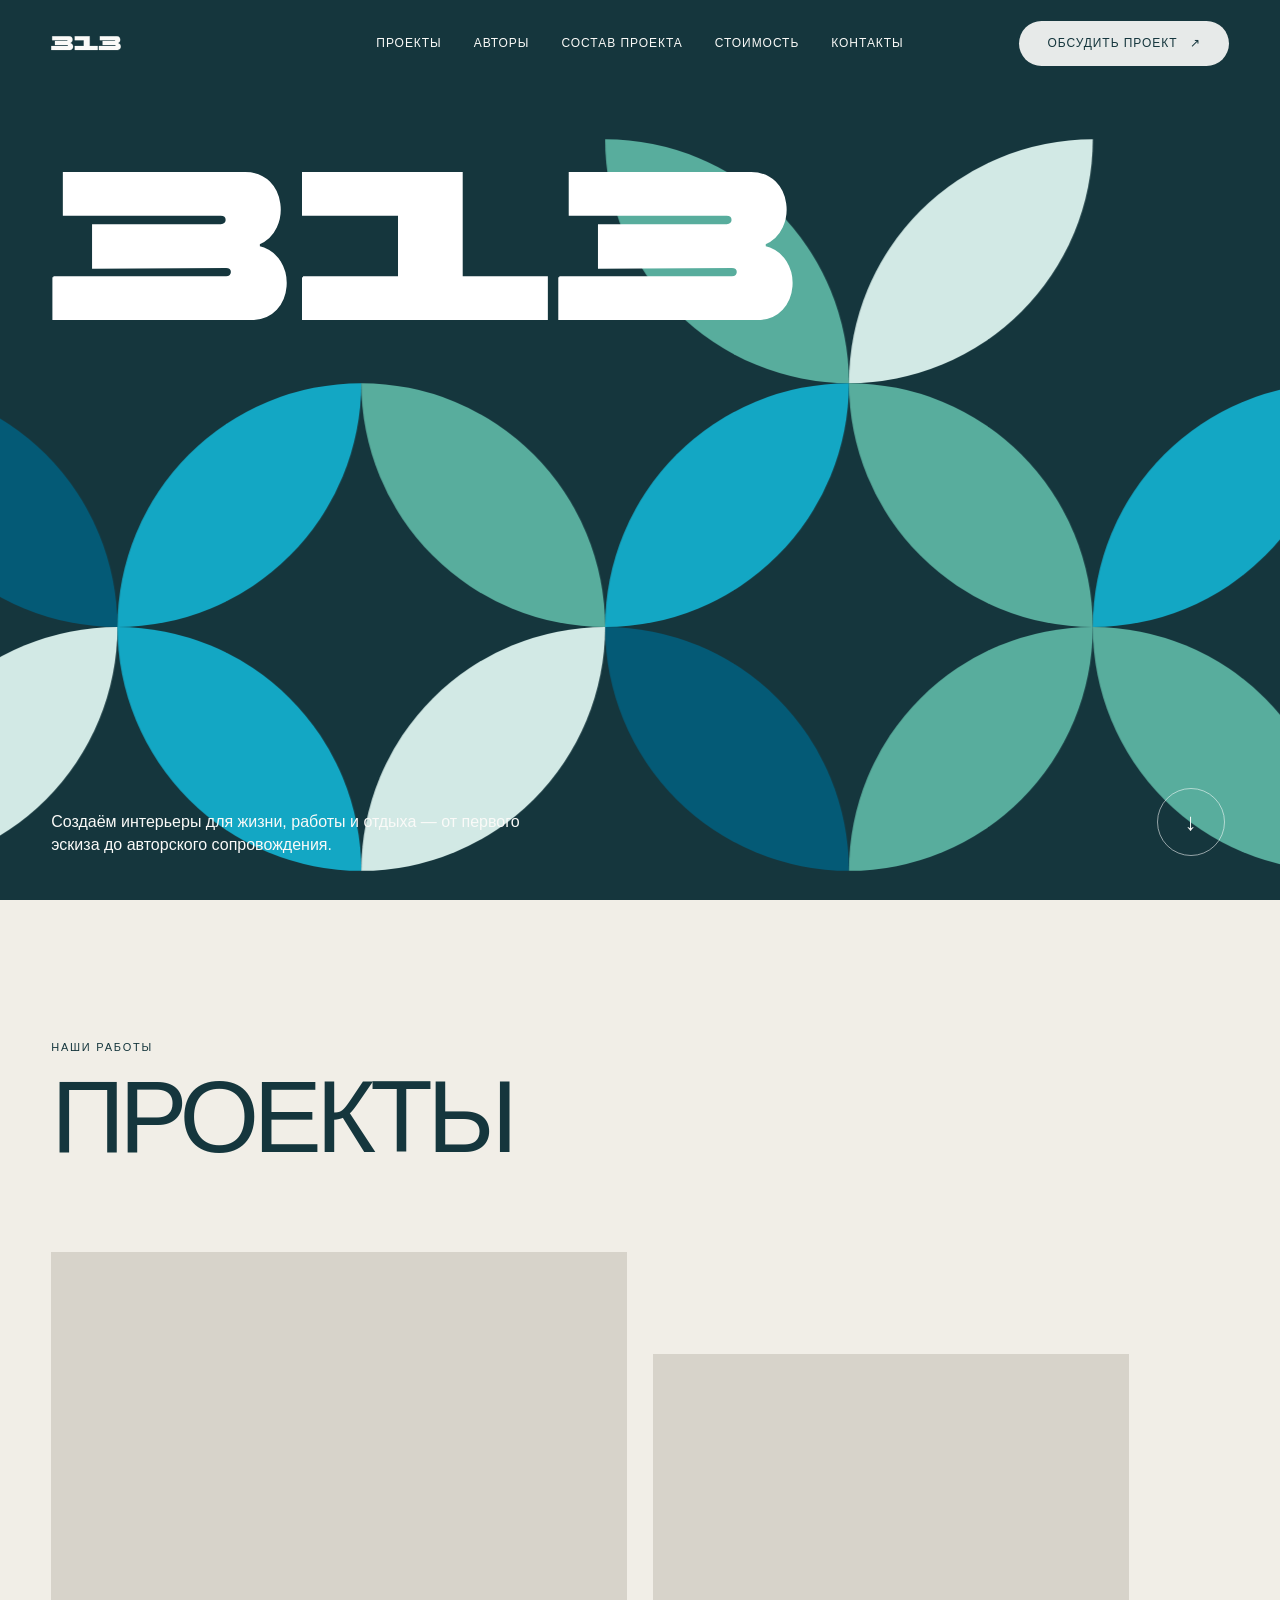
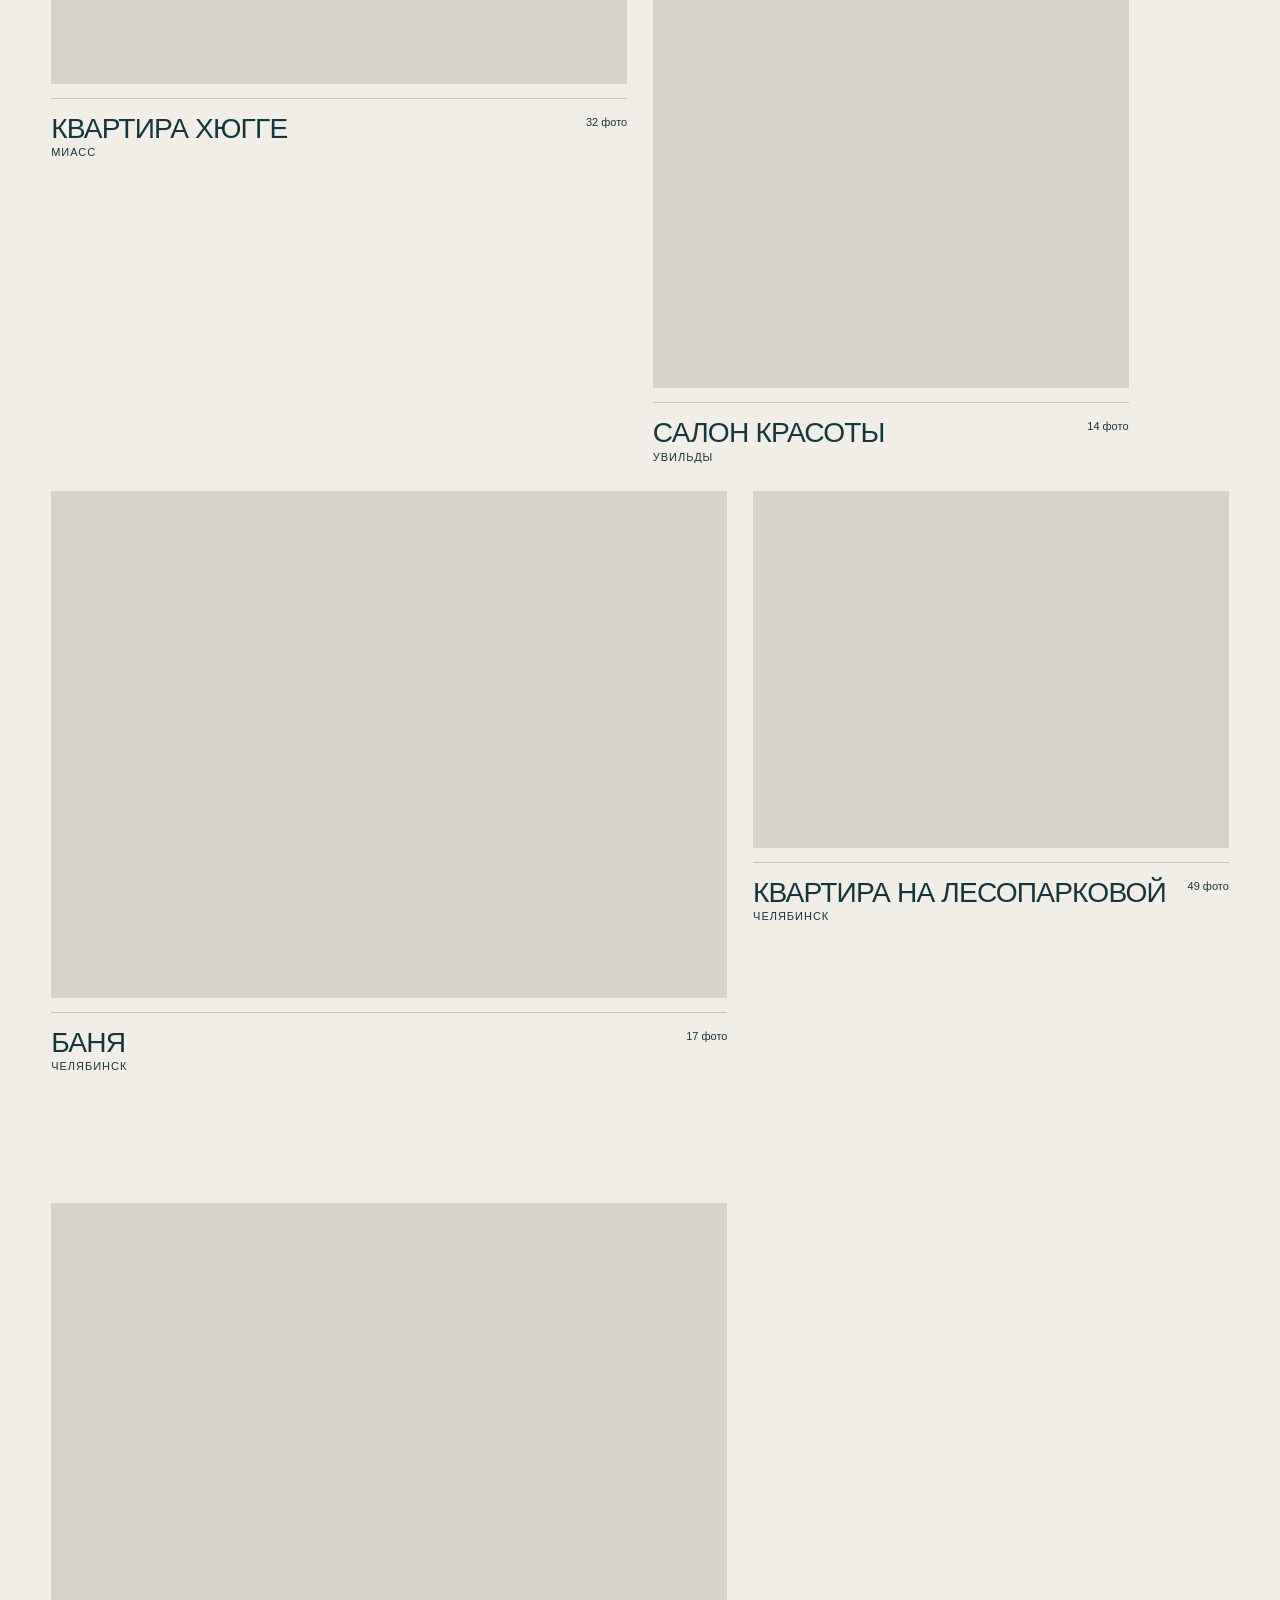
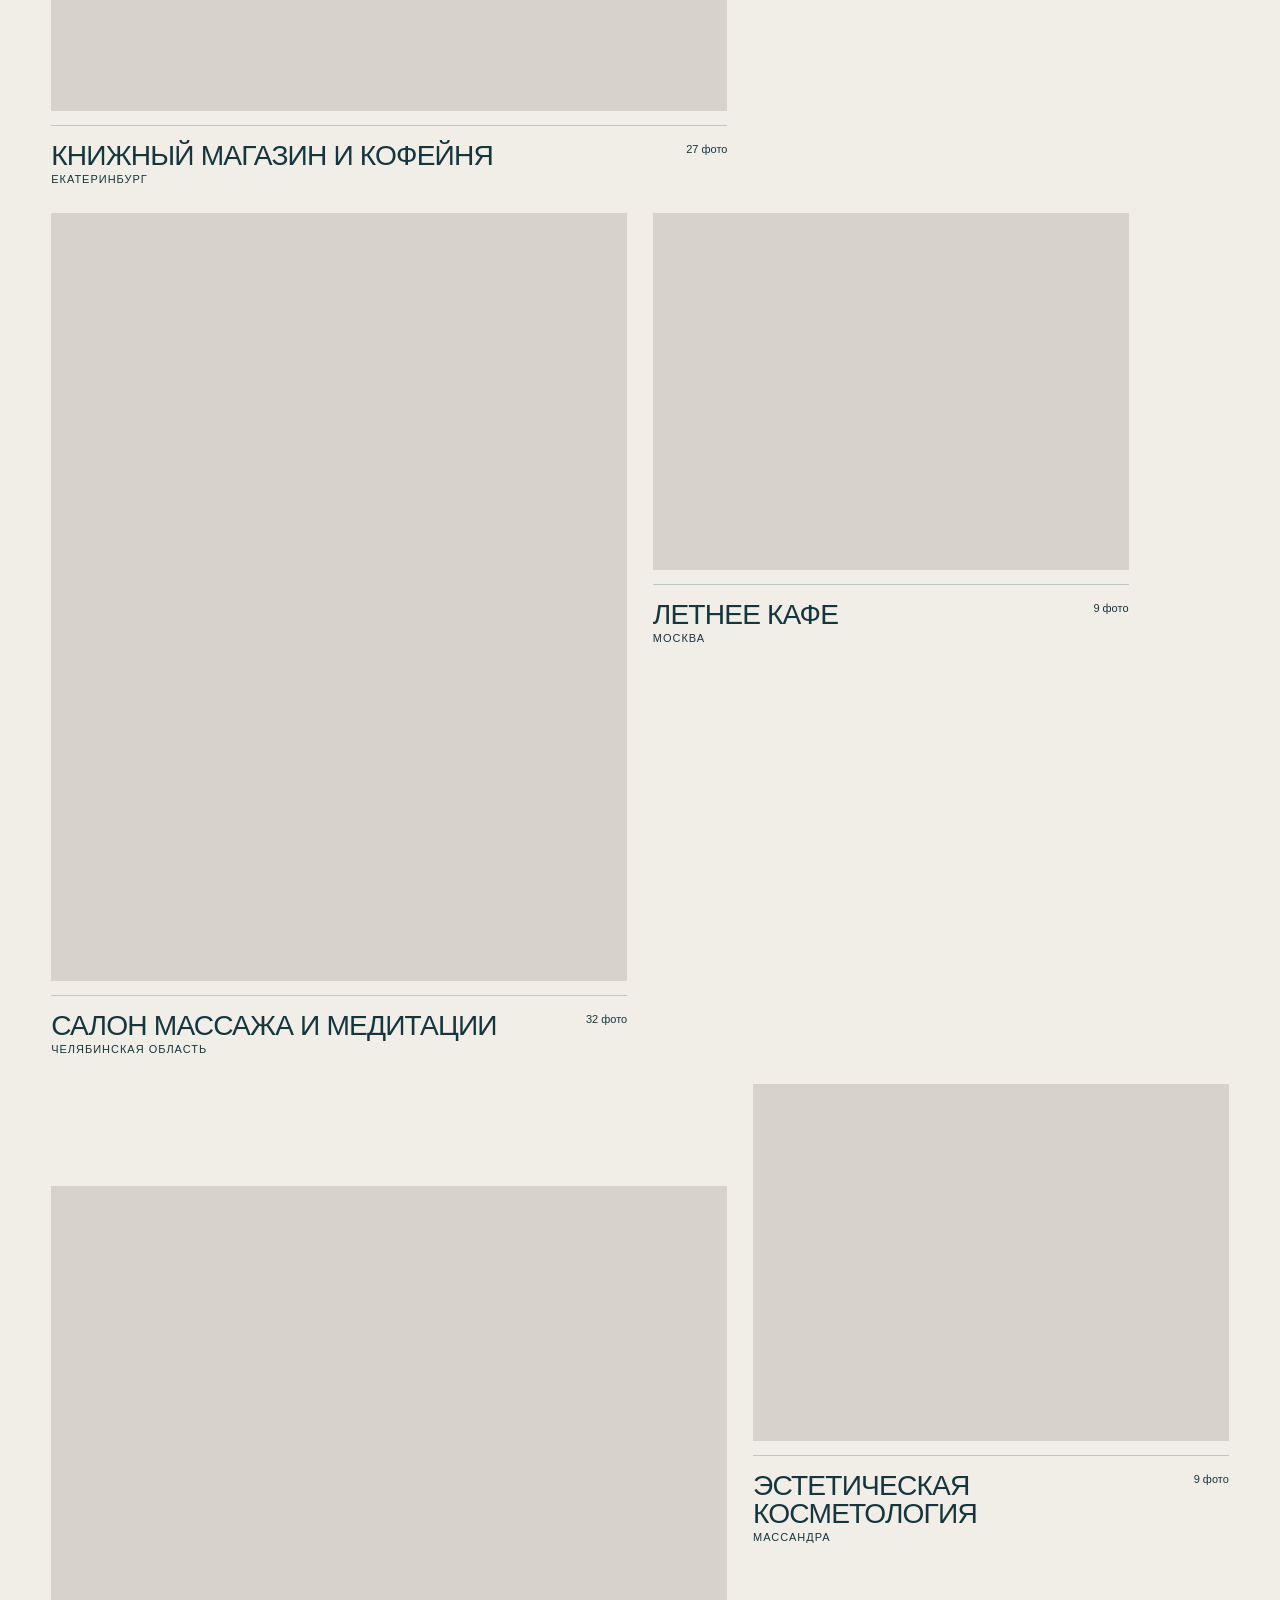
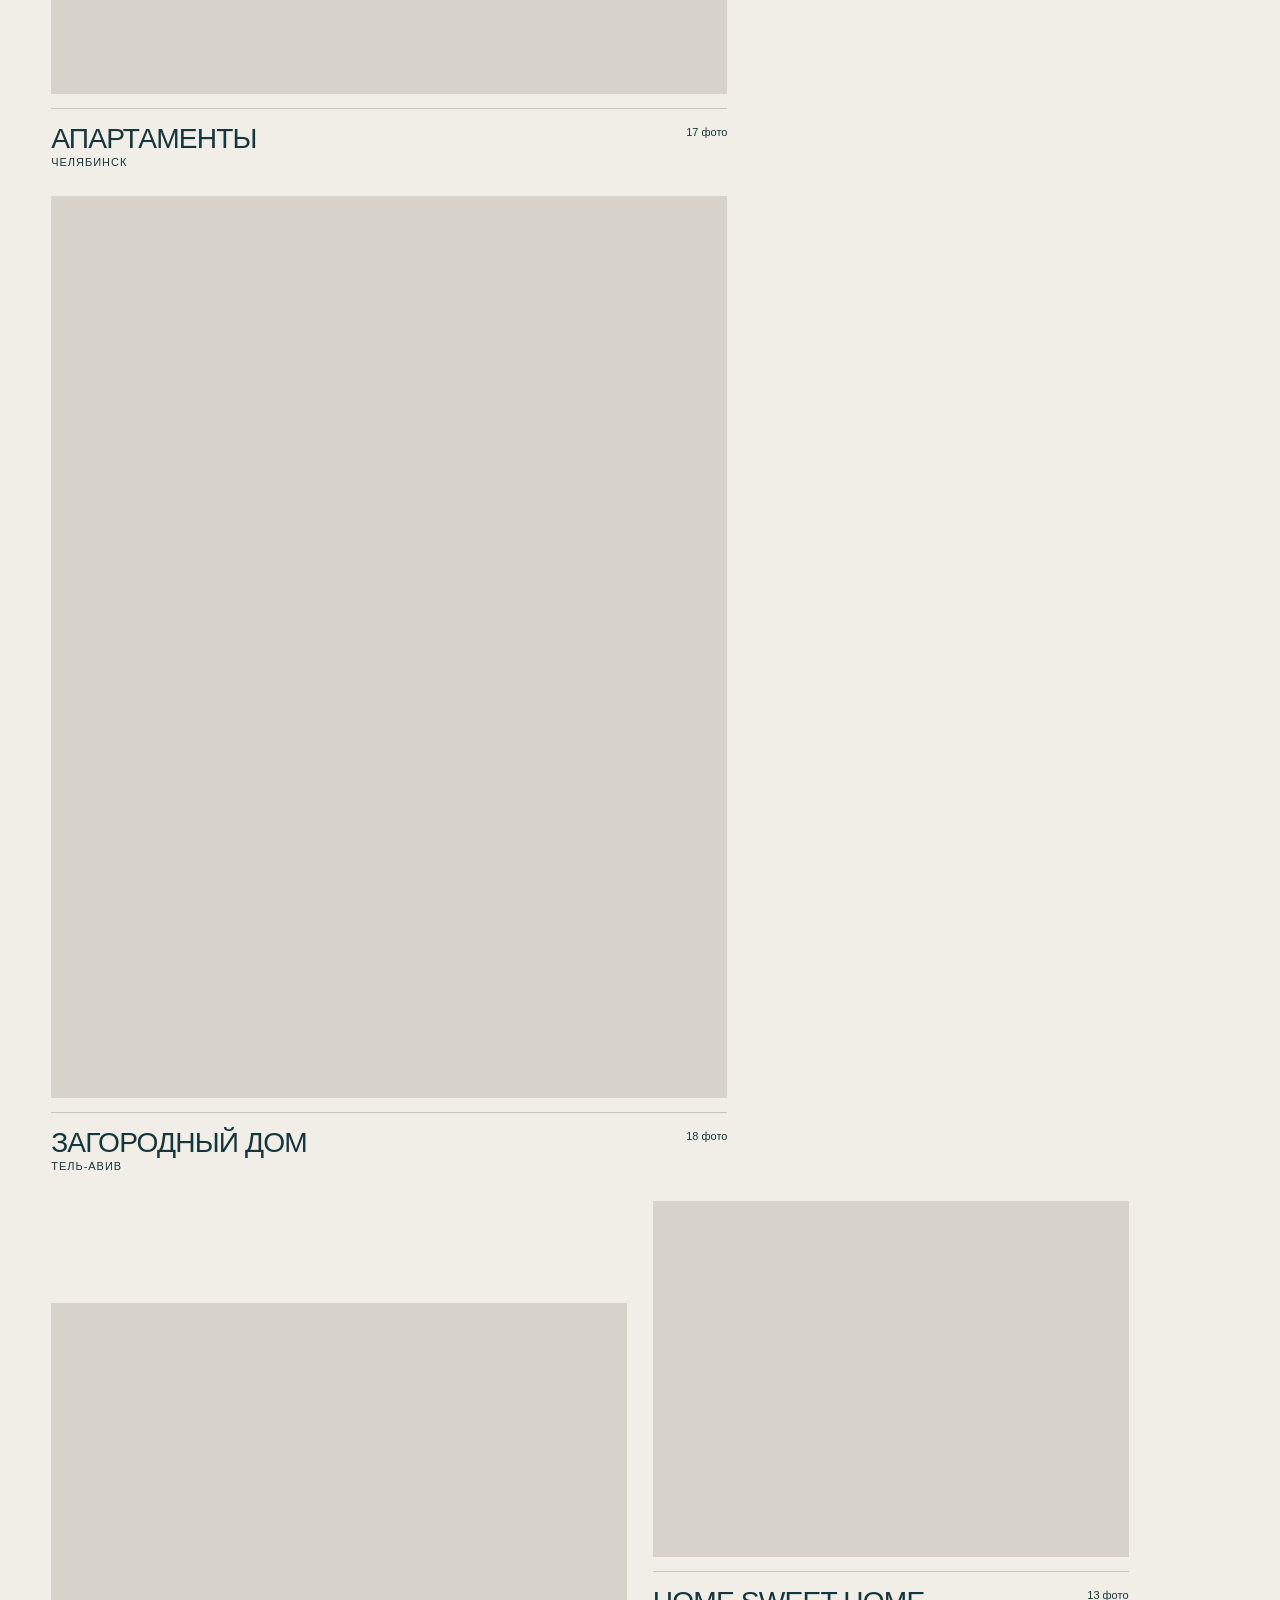
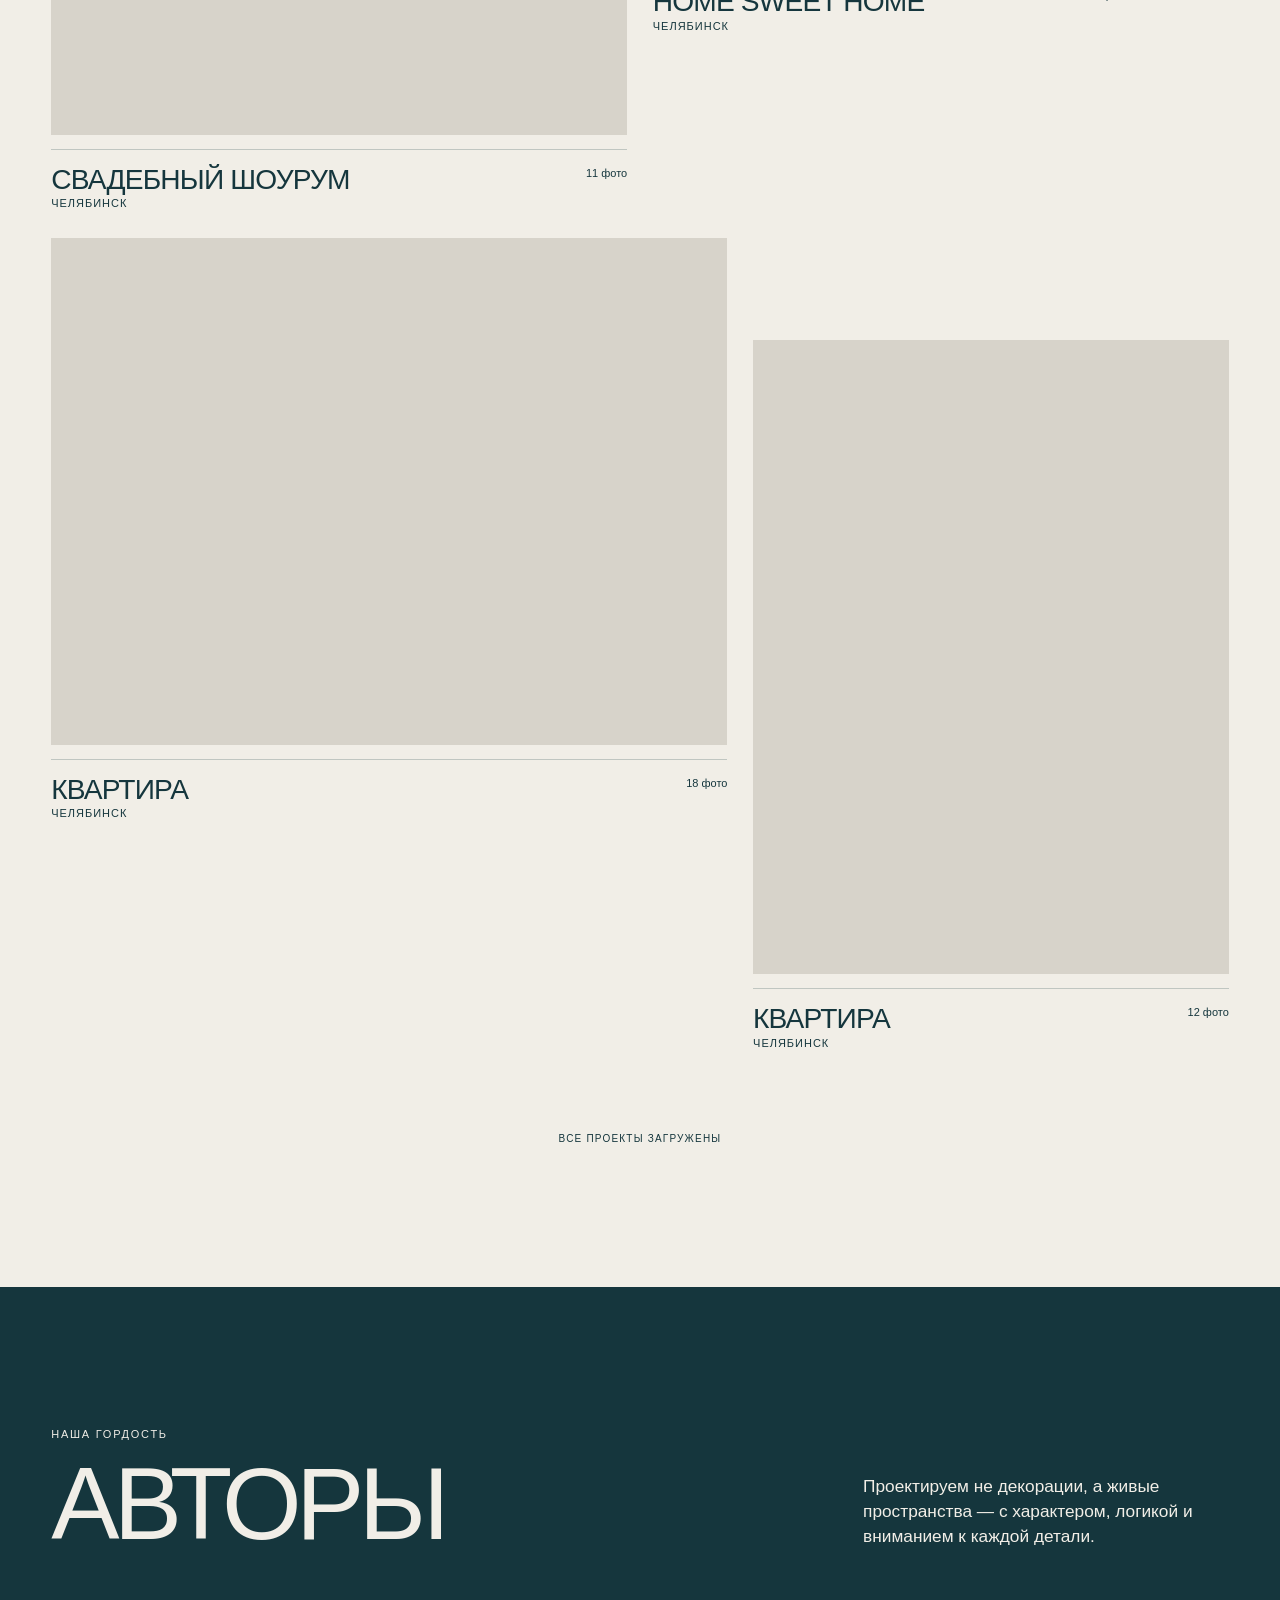
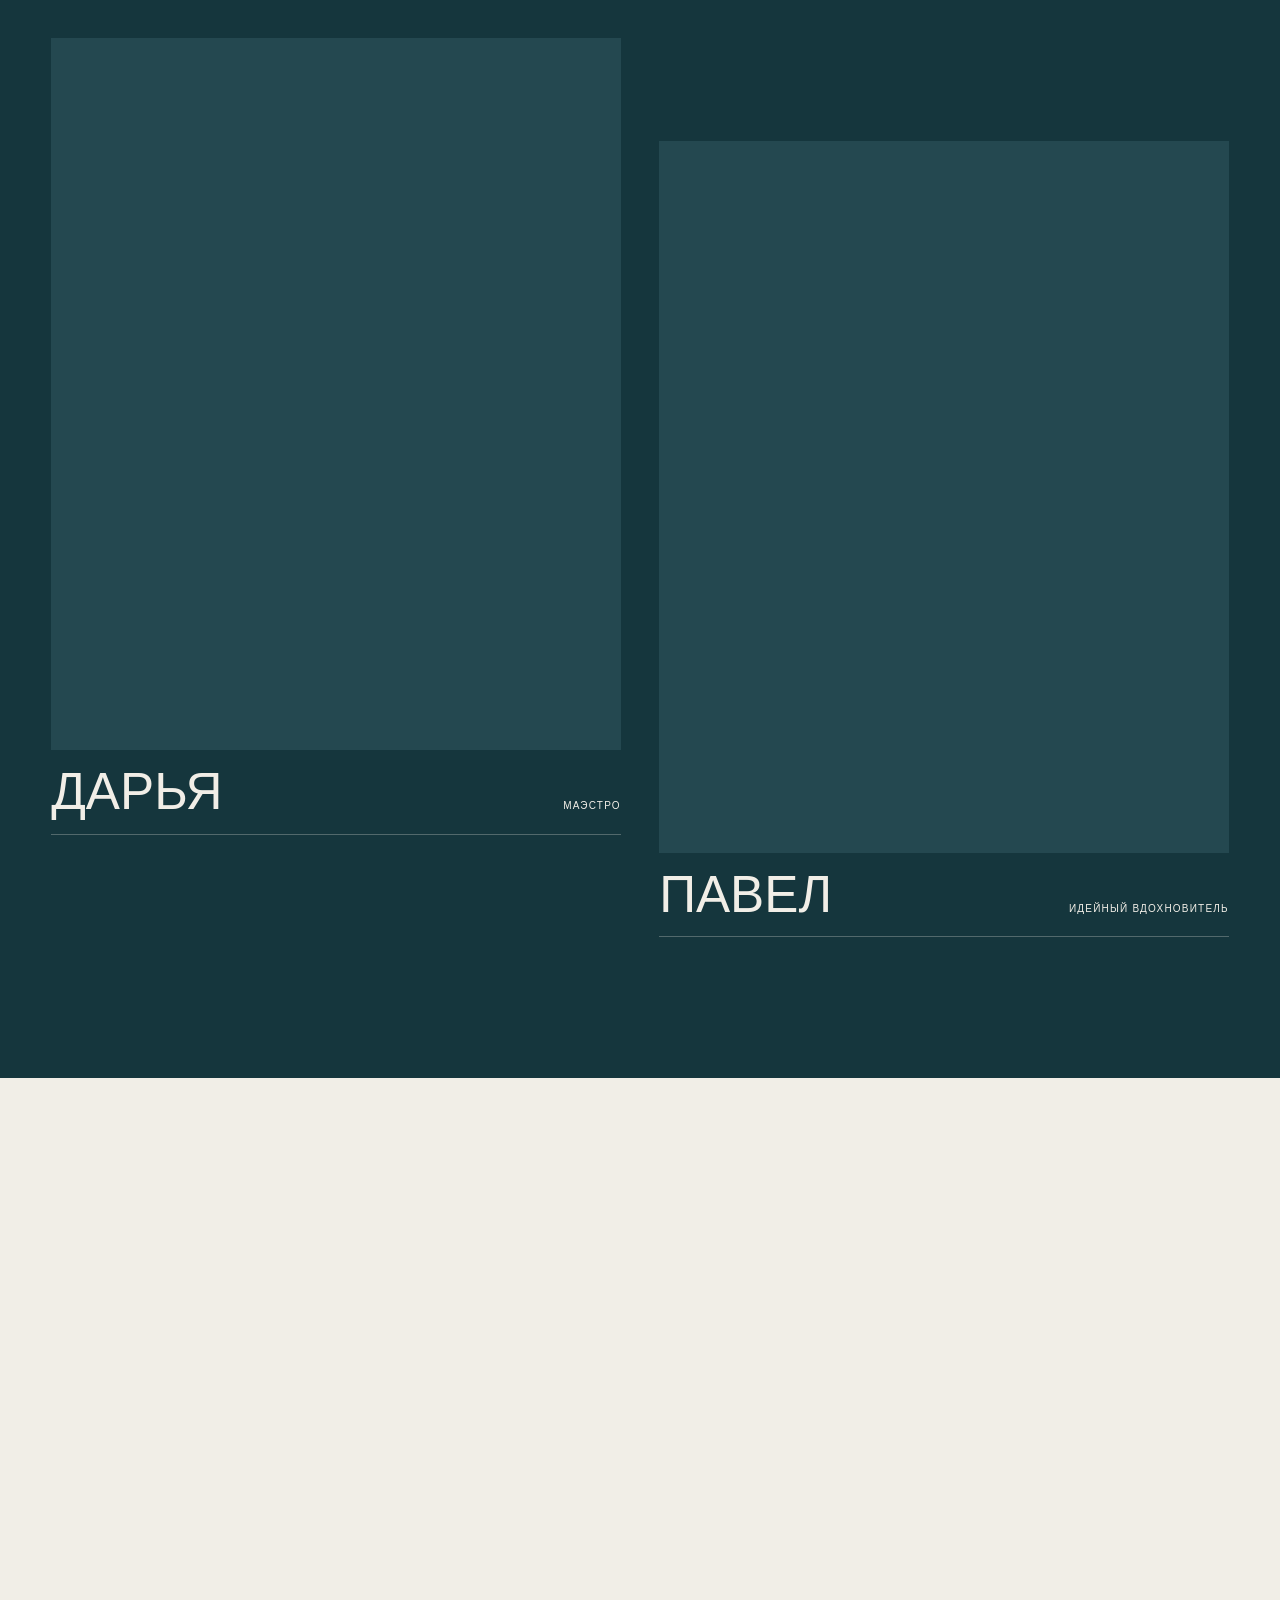
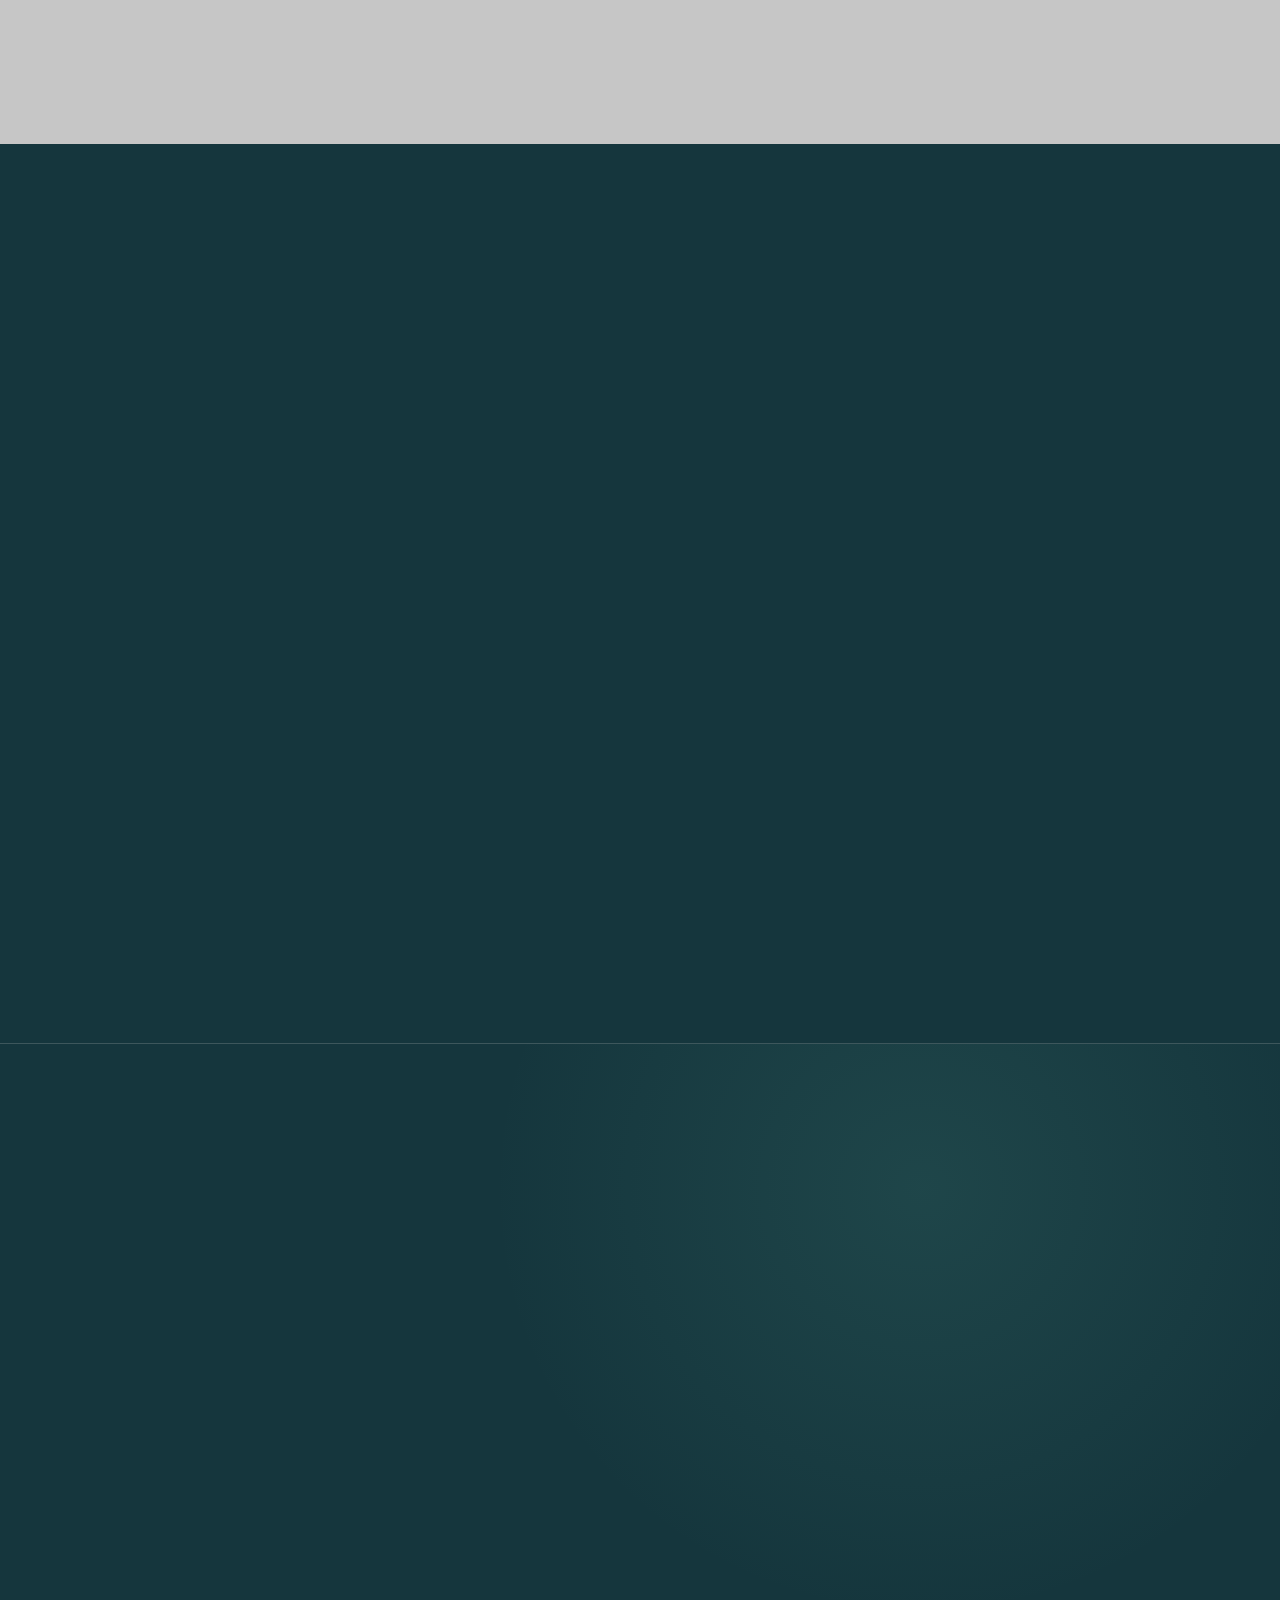
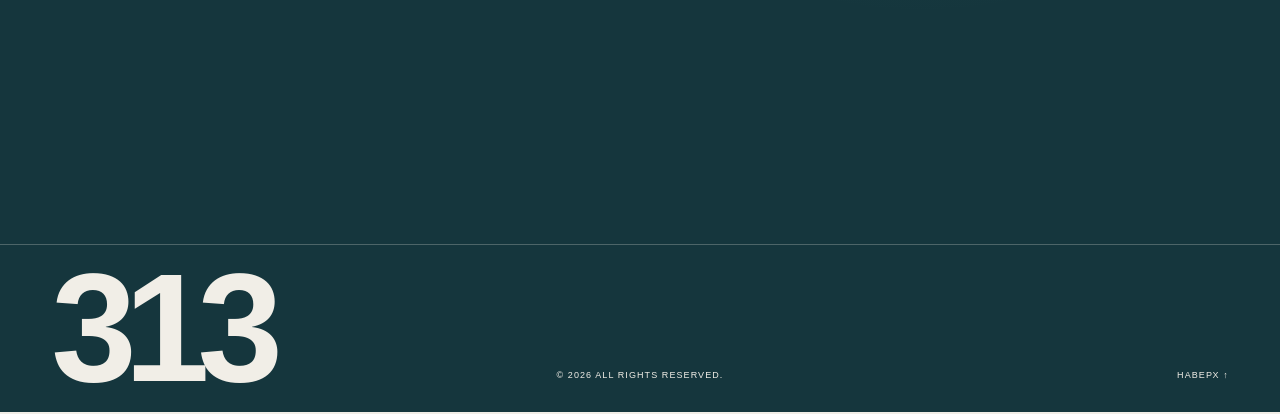
==== commit 02190c3d: "Show header logo on scroll and add project map" ====
--- a/index.html
+++ b/index.html
@@ -119,6 +119,29 @@
         </form>
       </div>
     </section>
+
+    <section class="section section-dark project-map" id="geography" aria-labelledby="geography-title">
+      <div class="section-head reveal">
+        <div>
+          <p class="eyebrow">География проектов</p>
+          <h2 id="geography-title">Карта проектов</h2>
+        </div>
+        <p class="section-intro">Проектируем пространства в России и за её пределами. На карте отмечены города и регионы уже реализованных проектов.</p>
+      </div>
+      <div class="project-map__viewport reveal" tabindex="0" aria-label="Карта проектов. На мобильном устройстве карту можно двигать по горизонтали.">
+        <img src="assets/projects-map.svg" alt="Карта проектов студии 313: Москва, Екатеринбург, Челябинск, Миасс, Увильды, Массандра и Тель-Авив" loading="lazy" decoding="async" />
+      </div>
+      <div class="project-map__legend reveal" aria-label="Список городов и количества проектов">
+        <div><span>Москва</span><strong>1 проект</strong></div>
+        <div><span>Екатеринбург</span><strong>1 проект</strong></div>
+        <div><span>Челябинск</span><strong>7 проектов</strong></div>
+        <div><span>Миасс</span><strong>1 проект</strong></div>
+        <div><span>Увильды</span><strong>1 проект</strong></div>
+        <div><span>Челябинская область</span><strong>1 проект</strong></div>
+        <div><span>Массандра</span><strong>1 проект</strong></div>
+        <div><span>Тель-Авив</span><strong>1 проект</strong></div>
+      </div>
+    </section>
   </main>
 
   <footer class="site-footer"><a class="footer-brand" href="#top">313</a><p>© <span data-year></span> All Rights Reserved.</p><a href="#top">Наверх ↑</a></footer>
--- a/hero-tilda.css
+++ b/hero-tilda.css
@@ -1 +1,32 @@
-.brand-logo-svg{display:block;width:70px;height:auto}.brand{gap:0}.brand-note{display:none}.footer-brand{font-size:clamp(72px,12vw,180px);line-height:.7;letter-spacing:-.08em;font-weight:700}.section-head--single{grid-template-columns:1fr;gap:0}.hero--tilda{position:relative;min-height:100svh;background:#123d45;color:var(--white);overflow:hidden}.hero--tilda .hero-media,.hero--tilda .hero-shade,.hero--tilda .hero-index,.hero--tilda .eyebrow{display:none}.hero-art{position:absolute;inset:0;z-index:0}.hero-art::after{content:"";position:absolute;inset:0;background:radial-gradient(circle at 50% 30%,rgba(255,255,255,.06),transparent 34%),linear-gradient(180deg,rgba(7,27,31,.12),rgba(7,27,31,.2) 58%,rgba(7,27,31,.42))}.hero-art img{width:100%;height:100%;object-fit:cover;object-position:center}.hero-content--tilda{position:relative;z-index:2;min-height:100svh;display:flex;flex-direction:column;justify-content:space-between;padding:clamp(112px,14vh,160px) var(--pad) 48px}.hero-lockup{max-width:min(62vw,860px)}.hero-logo-large{display:block;width:100%;height:auto}.hero-bottom--tilda{margin-top:auto}.hero-bottom--tilda p{max-width:520px}.site-header:not(.is-scrolled){background:transparent;border-color:transparent}.site-header:not(.is-scrolled) .header-cta{background:rgba(255,255,255,.9);padding:14px 28px;border-radius:999px;color:var(--ink)}.site-header:not(.is-scrolled) .header-cta::after{display:none}.site-header.is-scrolled .header-cta{padding:0;background:transparent;border-radius:0}@media (max-width:980px){.hero-lockup{max-width:80vw}}@media (max-width:700px){.brand-logo-svg{width:58px}.hero-content--tilda{padding-top:120px;padding-bottom:32px}.hero-lockup{max-width:86vw}.hero-bottom--tilda{grid-template-columns:1fr;gap:20px}.site-header:not(.is-scrolled) .header-cta{padding:12px 20px}}
+.brand-logo-svg{display:block;width:70px;height:auto}.brand{gap:0}.brand-note{display:none}.section-head--single{grid-template-columns:1fr;gap:0}.footer-brand{font-size:clamp(72px,12vw,180px);line-height:.7;letter-spacing:-.08em;font-weight:700}.hero--tilda{position:relative;min-height:100svh;background:#15363d;color:var(--white);overflow:hidden;isolation:isolate}.hero-art{position:absolute;inset:0;z-index:0;background:#15363d url('assets/hero-pattern.svg') center/cover no-repeat}.hero-art img{display:none}.hero-art::after{content:none}.hero-content--tilda{position:relative;z-index:2;min-height:100svh;display:flex;flex-direction:column;padding:clamp(118px,14vh,158px) var(--pad) 44px}.hero-lockup{width:min(58vw,860px);margin-top:clamp(20px,5vh,58px)}.hero-logo-large{display:block;width:100%;height:auto;object-fit:contain}.hero-bottom--tilda{margin-top:auto}.hero-bottom--tilda p{max-width:520px}.site-header:not(.is-scrolled){background:transparent;border-color:transparent}.site-header:not(.is-scrolled) .header-cta{background:rgba(250,250,248,.92);padding:14px 28px;border-radius:999px;color:var(--ink)}.site-header:not(.is-scrolled) .header-cta::after{display:none}.site-header.is-scrolled .header-cta{padding:0;background:transparent;border-radius:0}.project-media{background:#d7d3ca;overflow:hidden}.project-media img{width:100%;height:100%;object-fit:cover}.project-card{content-visibility:visible}.project-sentinel[hidden],.projects-end[hidden]{display:none!important}@media(max-width:980px){:root{--pad:clamp(20px,5vw,36px)}html,body{max-width:100%;overflow-x:hidden}body.menu-open,body.dialog-open{overflow:hidden;touch-action:none}.site-header{grid-template-columns:1fr auto;min-height:86px;padding:14px var(--pad);gap:18px}.site-header.is-scrolled{min-height:74px}.brand{position:relative;z-index:72}.brand-logo-svg{width:104px}.header-cta{display:none}.menu-toggle{position:relative;z-index:72;display:block;justify-self:end;width:52px;height:52px;padding:12px;border:0;background:transparent}.menu-toggle span:not(.sr-only){position:absolute;left:12px;width:28px;height:1px;margin:0;background:currentColor}.menu-toggle span:not(.sr-only):first-child{top:20px}.menu-toggle span:not(.sr-only):nth-child(2){top:31px}.menu-toggle[aria-expanded="true"] span:not(.sr-only):first-child{top:26px;transform:rotate(45deg)}.menu-toggle[aria-expanded="true"] span:not(.sr-only):nth-child(2){top:26px;transform:rotate(-45deg)}.site-nav{position:fixed;inset:0;z-index:70;display:flex;flex-direction:column;align-items:flex-start;justify-content:flex-start;gap:0;padding:130px var(--pad) 48px;background:#15363d;color:var(--paper);visibility:hidden;opacity:0;pointer-events:none;transform:none;transition:opacity .28s var(--ease),visibility .28s}.site-nav.is-open{visibility:visible;opacity:1;pointer-events:auto}.site-nav a{display:block;width:100%;padding:18px 0;border-bottom:1px solid rgba(241,238,231,.28);font-size:clamp(36px,9vw,64px);line-height:.95;letter-spacing:-.045em;text-transform:uppercase}.site-nav a::after{display:none}.site-header.menu-open{color:var(--paper)!important;background:#15363d!important;border-color:rgba(241,238,231,.2)!important;backdrop-filter:none}.site-header.menu-open .brand-logo-svg{color:var(--paper)}.hero--tilda,.hero-content--tilda{min-height:100dvh}.hero-content--tilda{padding:112px var(--pad) 34px}.hero-lockup{width:min(78vw,680px);margin-top:8vh}.hero-bottom--tilda{grid-template-columns:minmax(0,1fr) 64px;gap:20px}.hero-bottom--tilda p{font-size:18px;line-height:1.35}.round-link{width:62px;height:62px}.section{padding:88px var(--pad)}.section-head{grid-template-columns:1fr;gap:26px;margin-bottom:52px}.section h2{font-size:clamp(44px,12vw,82px)}.authors-grid,.price-layout,.contact-layout{grid-template-columns:1fr}.author-card:nth-child(2){margin-top:24px}.scope-list li{grid-template-columns:52px 1fr;gap:12px 18px}.scope-list li p{grid-column:2}.price-layout,.contact-layout{gap:56px}.project-grid{grid-template-columns:1fr;gap:54px}.project-card,.project-card:nth-child(n){grid-column:1;margin-top:0}.project-media,.project-card:nth-child(n) .project-media{aspect-ratio:4/3}.project-meta{gap:14px}.project-meta h3{font-size:clamp(26px,7vw,40px)}.project-count{font-size:10px}.project-sentinel{height:140px}.dialog-shell{padding:0 var(--pad) 48px}.dialog-header{min-height:96px;padding:18px 0}.dialog-header h2{font-size:clamp(30px,9vw,54px)}.dialog-close{width:46px;height:46px;font-size:30px}.dialog-gallery{grid-template-columns:1fr;gap:18px;padding-top:20px}.dialog-gallery figure,.dialog-gallery figure:nth-child(even){grid-column:1;margin-top:0}.dialog-gallery img{width:100%;height:auto;min-height:0;max-height:none;object-fit:contain}}@media(max-width:700px){.site-header{min-height:78px}.site-header.is-scrolled{min-height:68px}.brand-logo-svg{width:102px}.hero-art{background-image:url('assets/hero-pattern-mobile.svg');background-position:center;background-size:cover}.hero-content--tilda{min-height:max(720px,100dvh);padding:100px 22px 28px}.hero-lockup{width:84vw;max-width:590px;margin-top:12vh}.hero-bottom--tilda{grid-template-columns:1fr 58px;align-items:end;margin-top:auto}.hero-bottom--tilda p{font-size:16px;line-height:1.45}.round-link{width:56px;height:56px;font-size:22px}.section{padding:76px 22px}.section h2{font-size:clamp(42px,13vw,70px)}.eyebrow{font-size:10px}.project-grid{gap:48px}.project-media,.project-card:nth-child(n) .project-media{aspect-ratio:1/1}.project-meta{grid-template-columns:minmax(0,1fr) auto;padding-top:13px;margin-top:11px}.project-meta h3{font-size:28px;line-height:.98}.project-meta p{font-size:10px}.project-count{padding-top:2px}.site-footer{grid-template-columns:1fr;align-items:start}.site-footer>a:last-child{justify-self:start}.scope-list li{grid-template-columns:38px 1fr;padding:22px 0}.scope-list h3{font-size:25px}.contact-methods{gap:7px}.contact-methods span{padding:10px 14px}.dialog-header{align-items:flex-start}.dialog-header .eyebrow{margin-bottom:5px}.dialog-close{flex:0 0 auto}}@media(max-width:380px){.hero-lockup{width:88vw}.hero-bottom--tilda p{font-size:15px}.project-meta h3{font-size:25px}.site-nav a{font-size:34px}}@media(prefers-reduced-motion:reduce){.site-nav,.menu-toggle span,.project-media img{transition:none!important}}
+
+/* 313 smooth scroll and parallax */
+html{scroll-padding-top:88px}
+html.has-smooth-wheel{scroll-behavior:auto!important}
+.hero-art{transform:translate3d(0,var(--hero-parallax,0px),0) scale(1.045);transform-origin:center top;will-change:transform}
+[data-parallax-image]{will-change:transform;backface-visibility:hidden;transform:translate3d(0,var(--parallax-y,0px),0)!important}
+.project-media img[data-parallax-image]{height:116%;margin-top:-8%;scale:1.035;transition:scale .75s var(--ease),filter .6s var(--ease)}
+.project-button:hover .project-media img[data-parallax-image]{scale:1.09}
+.author-photo img[data-parallax-image]{height:112%;margin-top:-6%;scale:1.025;transition:scale .75s var(--ease),filter .6s var(--ease)}
+.author-card:hover .author-photo img[data-parallax-image]{scale:1.065}
+.dialog-gallery figure img[data-parallax-image]{height:auto!important;margin:0;scale:1.025;transform-origin:center center}
+@media(max-width:980px){html{scroll-padding-top:76px}.project-media img[data-parallax-image]{height:112%;margin-top:-6%;scale:1.025}.author-photo img[data-parallax-image]{height:108%;margin-top:-4%}.dialog-gallery figure img[data-parallax-image]{scale:1.015}}
+@media(prefers-reduced-motion:reduce){html{scroll-behavior:auto}.hero-art,[data-parallax-image]{transform:none!important;scale:1!important;margin-top:0!important;height:100%!important;will-change:auto!important}}
+
+
+/* 313 header logo reveal and project map */
+.brand{transition:opacity .38s var(--ease),transform .38s var(--ease),visibility .38s var(--ease)}
+.site-header:not(.is-scrolled):not(.menu-open) .brand{opacity:0;visibility:hidden;pointer-events:none;transform:translateY(-8px)}
+.site-header.is-scrolled .brand,.site-header.menu-open .brand{opacity:1;visibility:visible;pointer-events:auto;transform:translateY(0)}
+.project-map{position:relative;overflow:hidden;background:#15363d;color:var(--paper);border-top:1px solid rgba(241,238,231,.18)}
+.project-map::before{content:"";position:absolute;inset:0;background:radial-gradient(circle at 72% 18%,rgba(100,184,164,.12),transparent 38%);pointer-events:none}
+.project-map>.section-head,.project-map__viewport,.project-map__legend{position:relative;z-index:1}
+.project-map__viewport{overflow:hidden;border:1px solid rgba(184,215,207,.24);background:#15363d}
+.project-map__viewport img{display:block;width:100%;height:auto;min-height:0;object-fit:contain}
+.project-map__legend{display:grid;grid-template-columns:repeat(4,minmax(0,1fr));margin-top:30px;border-top:1px solid rgba(241,238,231,.2);border-left:1px solid rgba(241,238,231,.2)}
+.project-map__legend div{display:flex;flex-direction:column;gap:6px;min-height:92px;padding:20px;border-right:1px solid rgba(241,238,231,.2);border-bottom:1px solid rgba(241,238,231,.2)}
+.project-map__legend span{font-size:11px;text-transform:uppercase;letter-spacing:.12em;color:rgba(241,238,231,.68)}
+.project-map__legend strong{font-size:18px;font-weight:500}
+@media(max-width:980px){.project-map__viewport{overflow-x:auto;overflow-y:hidden;-webkit-overflow-scrolling:touch;scrollbar-width:none}.project-map__viewport::-webkit-scrollbar{display:none}.project-map__viewport img{width:auto;min-width:920px;max-width:none}.project-map__legend{grid-template-columns:repeat(2,minmax(0,1fr))}}
+@media(max-width:700px){.site-header:not(.is-scrolled):not(.menu-open) .brand{transform:translateY(-5px)}.project-map__viewport{margin-left:-22px;margin-right:-22px;border-left:0;border-right:0}.project-map__viewport img{min-width:820px}.project-map__legend{grid-template-columns:1fr 1fr;margin-top:22px}.project-map__legend div{min-height:80px;padding:16px}.project-map__legend strong{font-size:16px}}
+@media(prefers-reduced-motion:reduce){.brand{transition:none!important}}
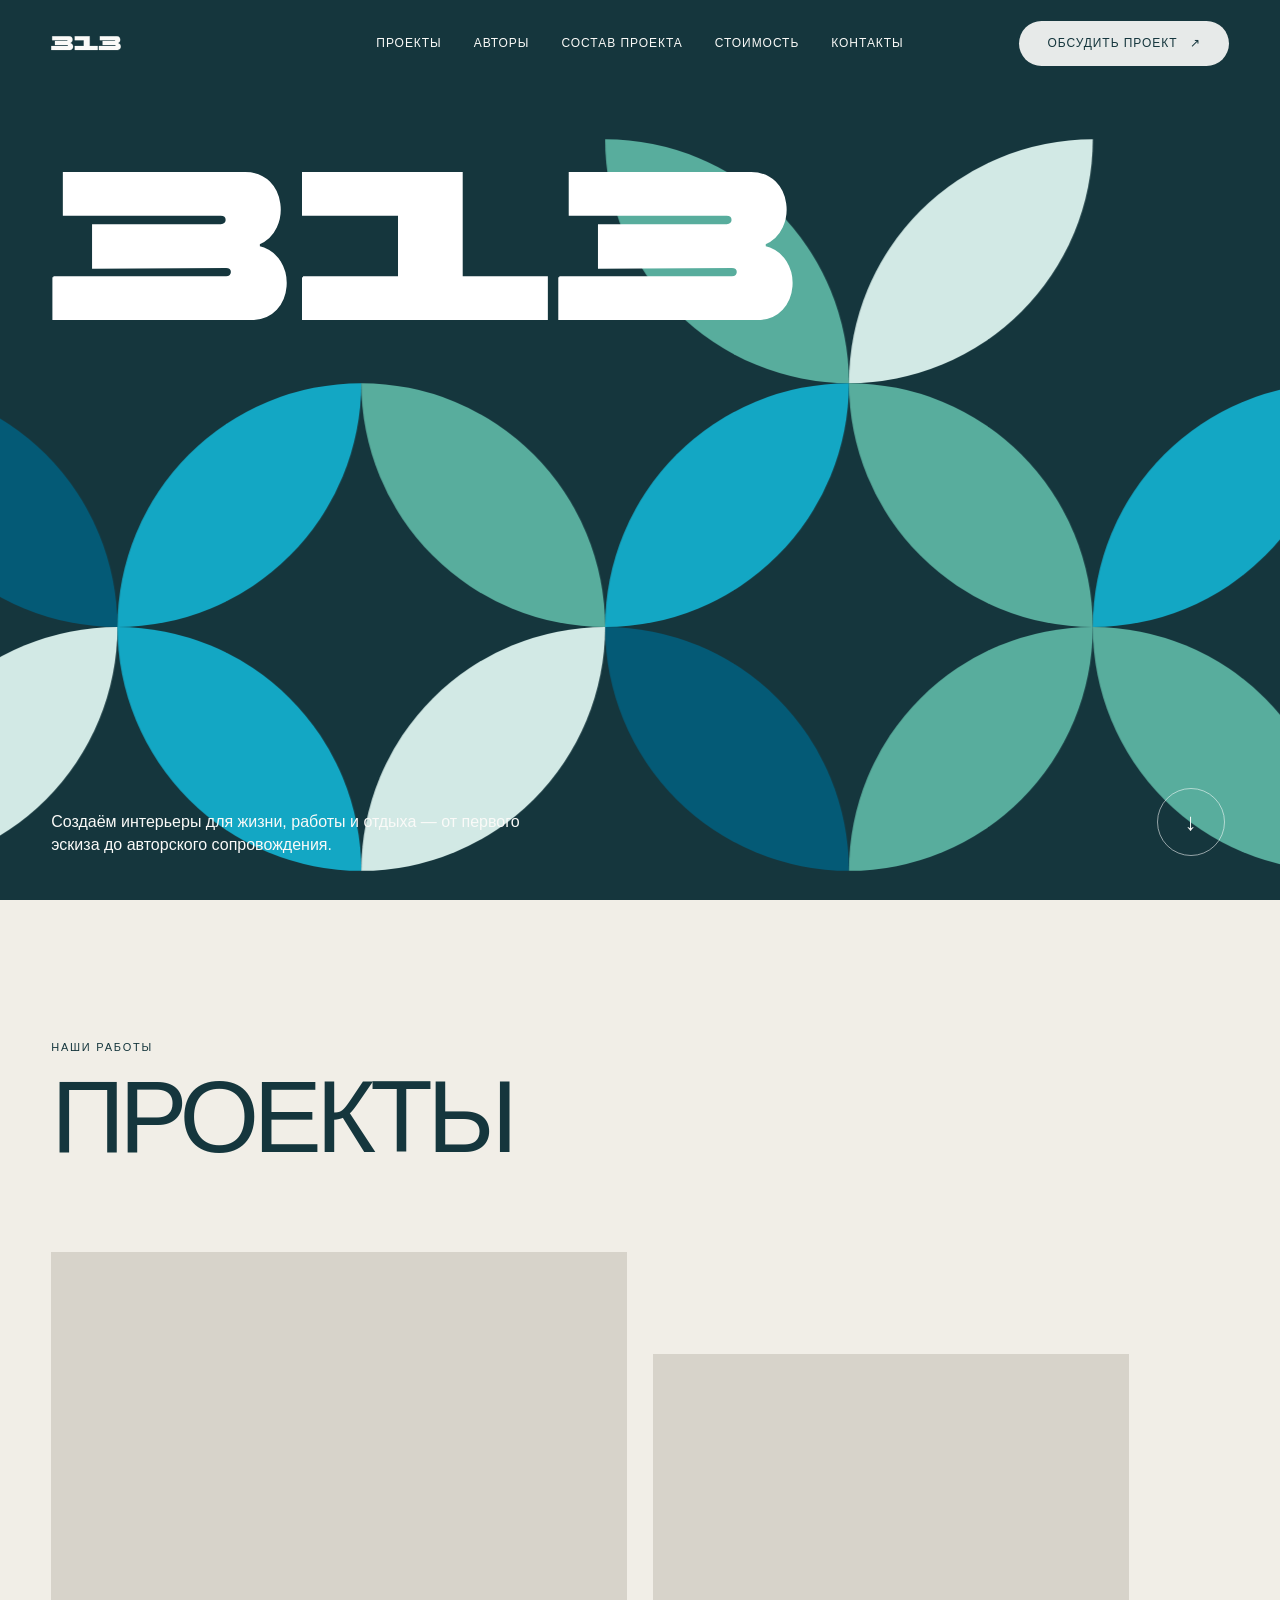
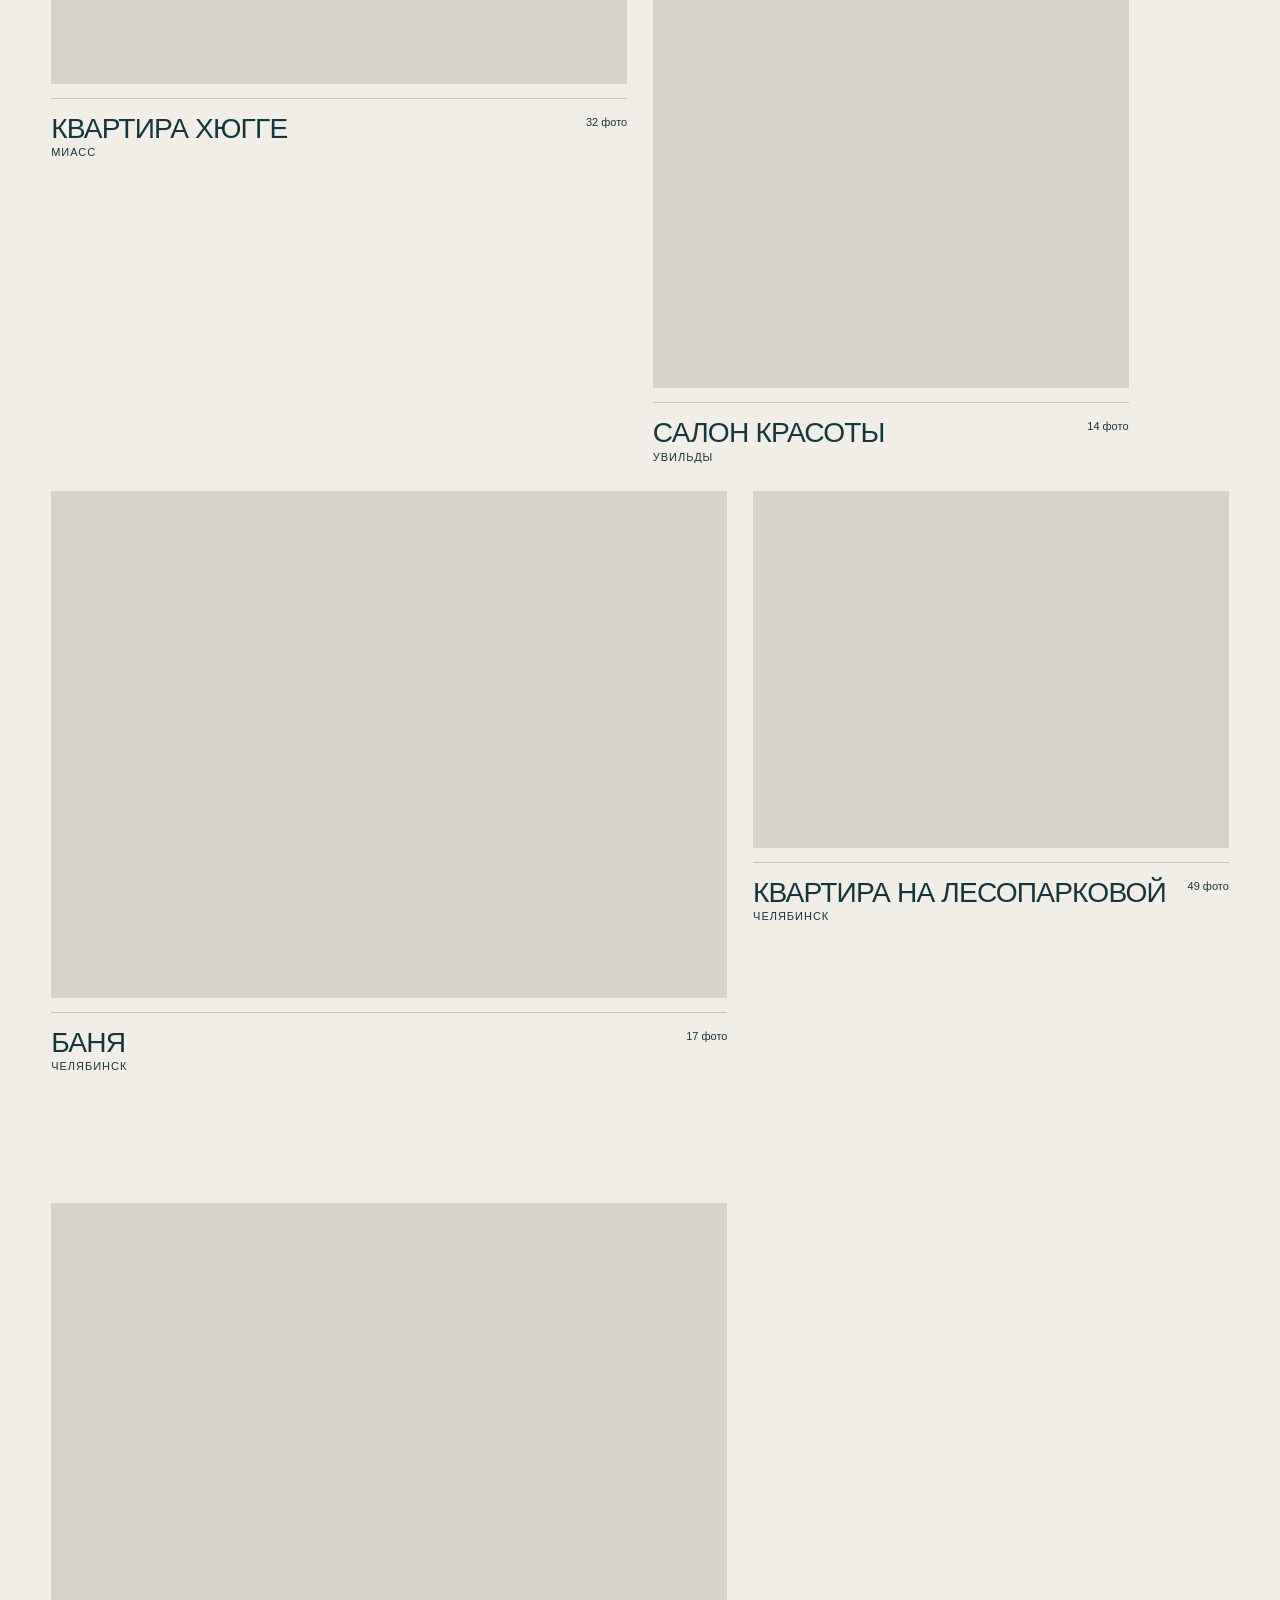
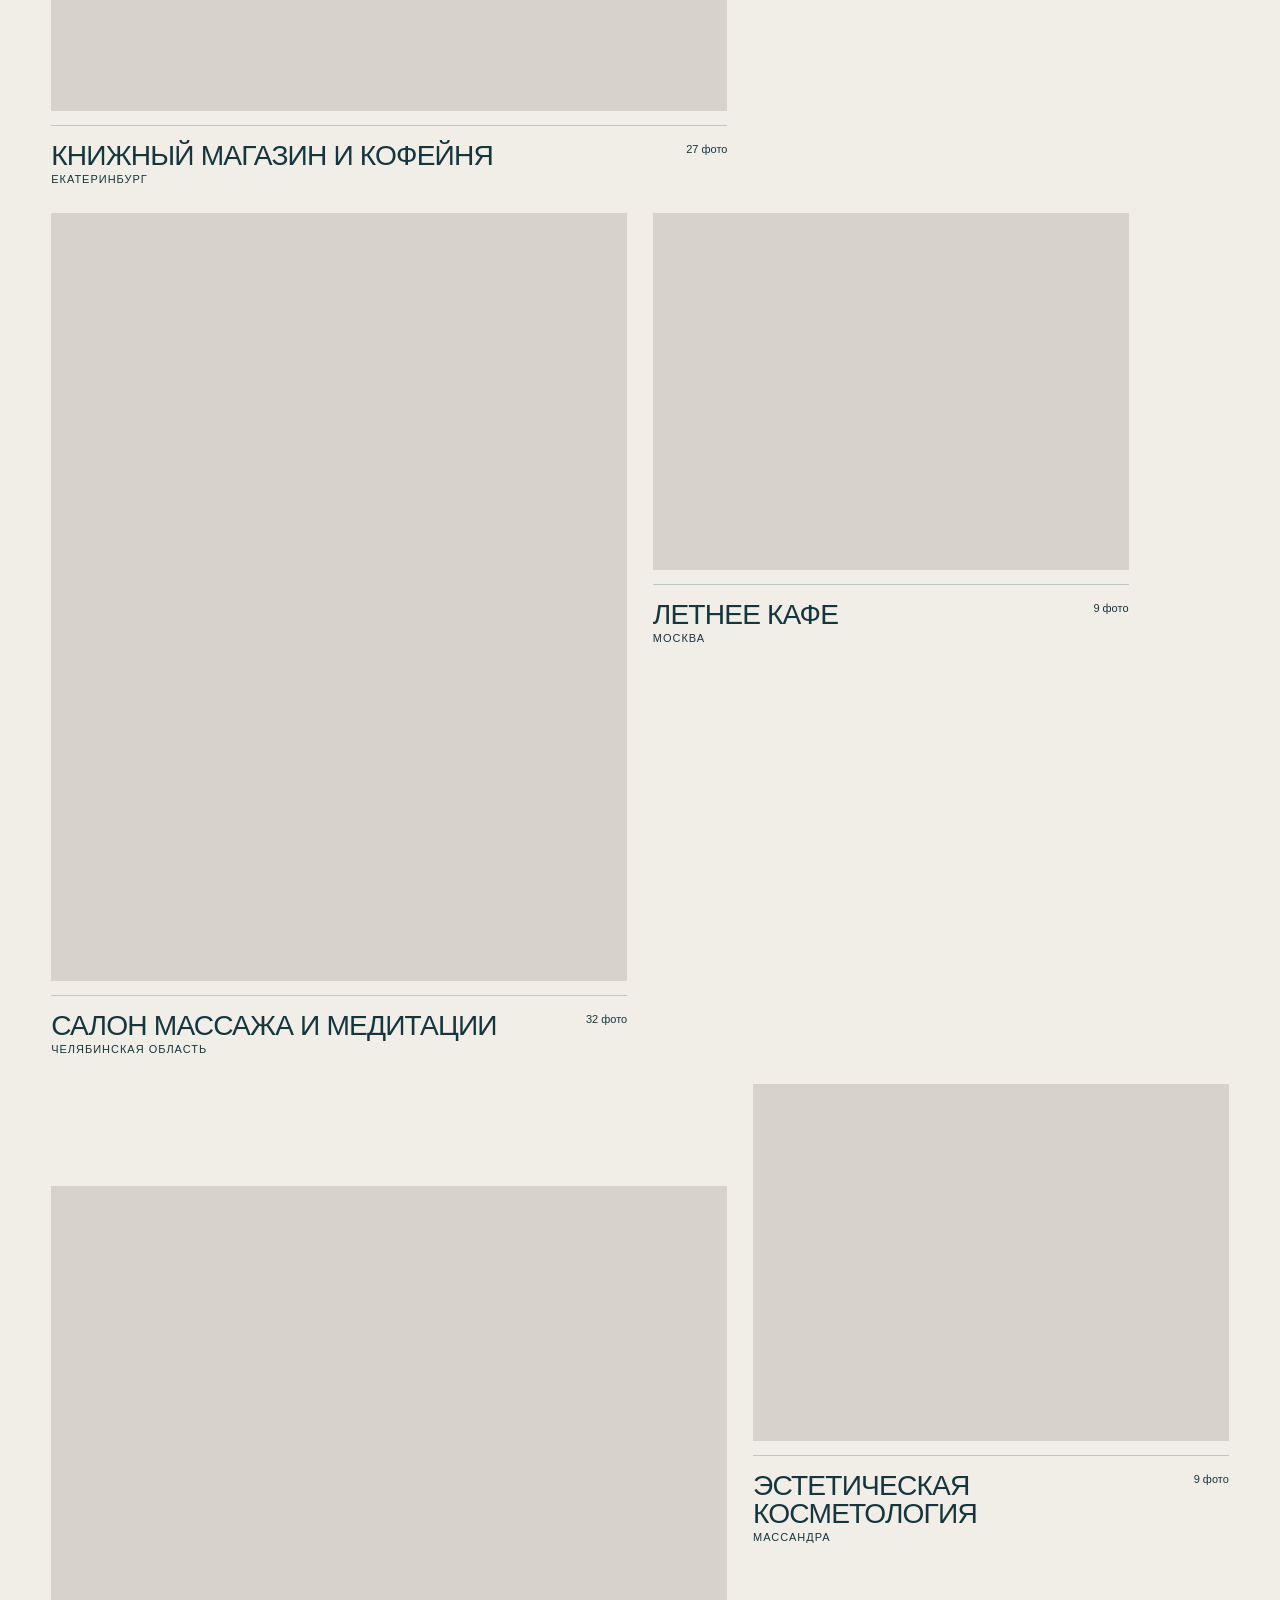
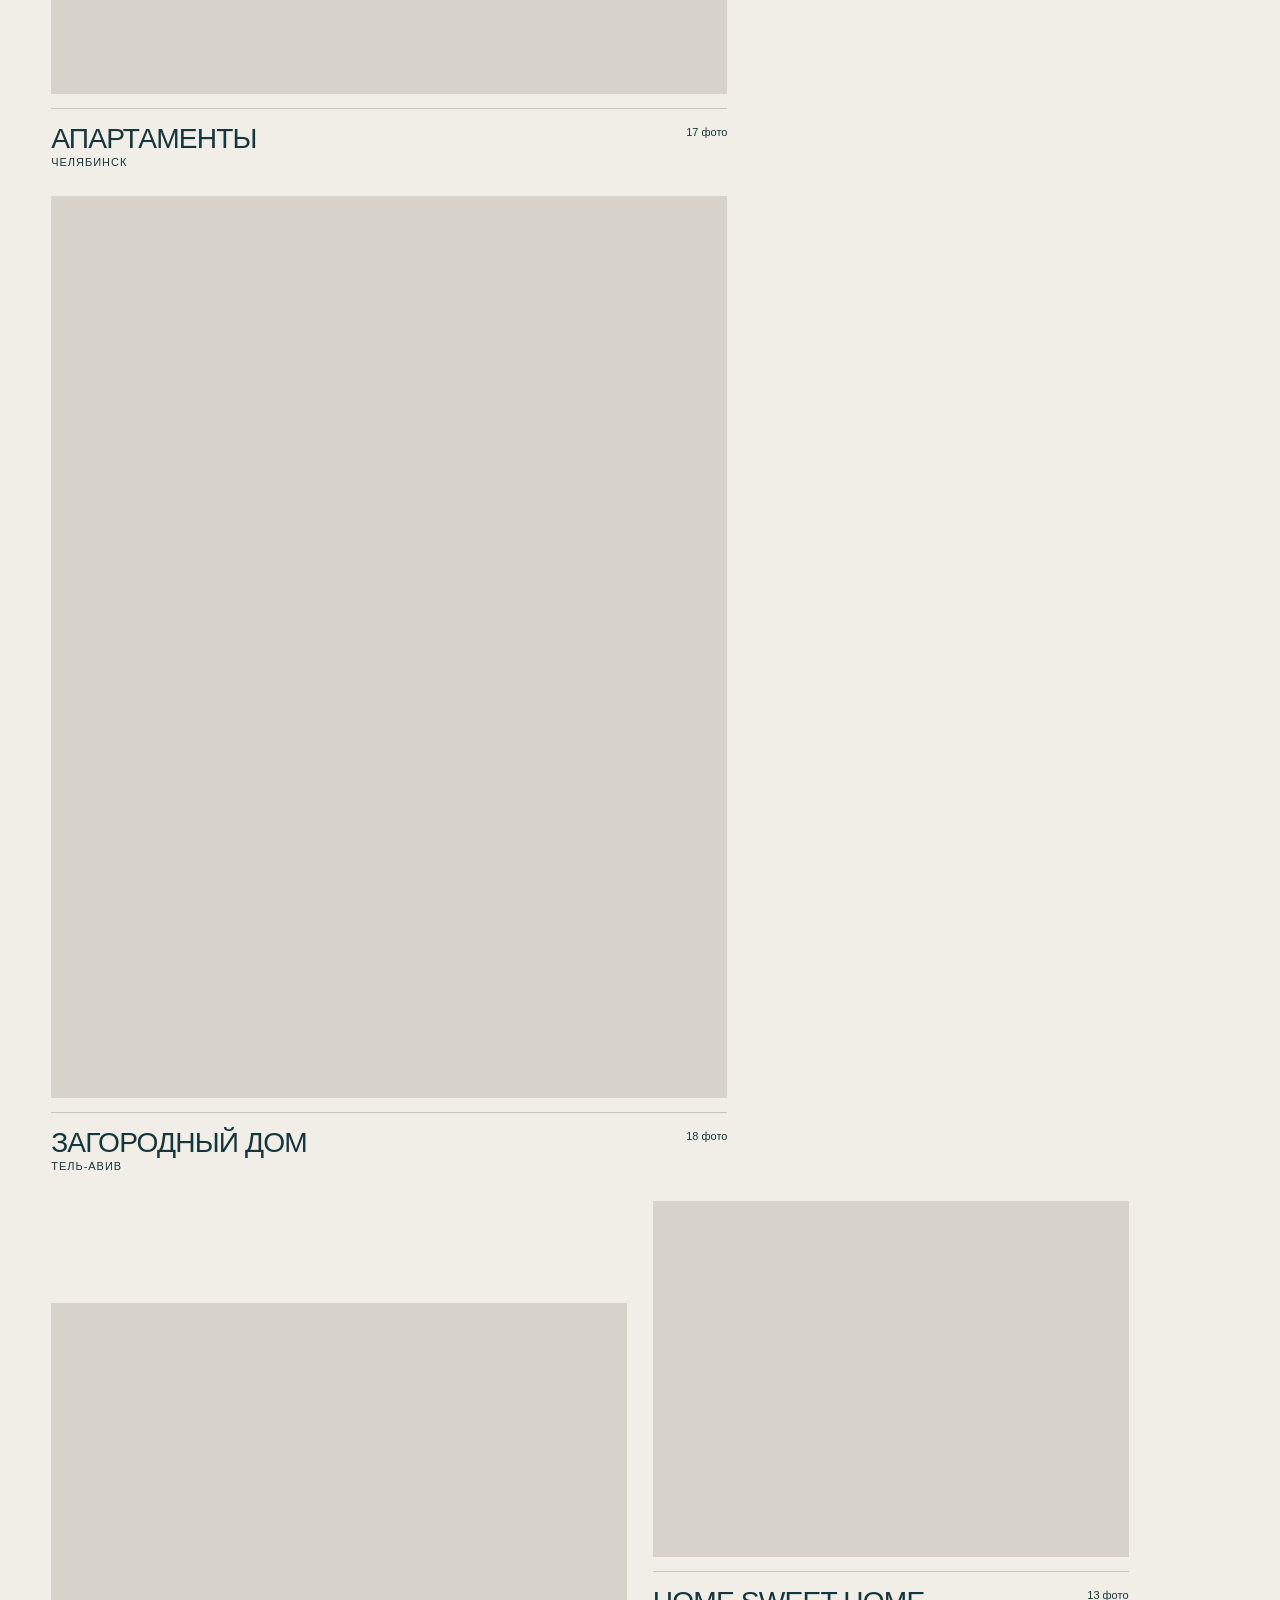
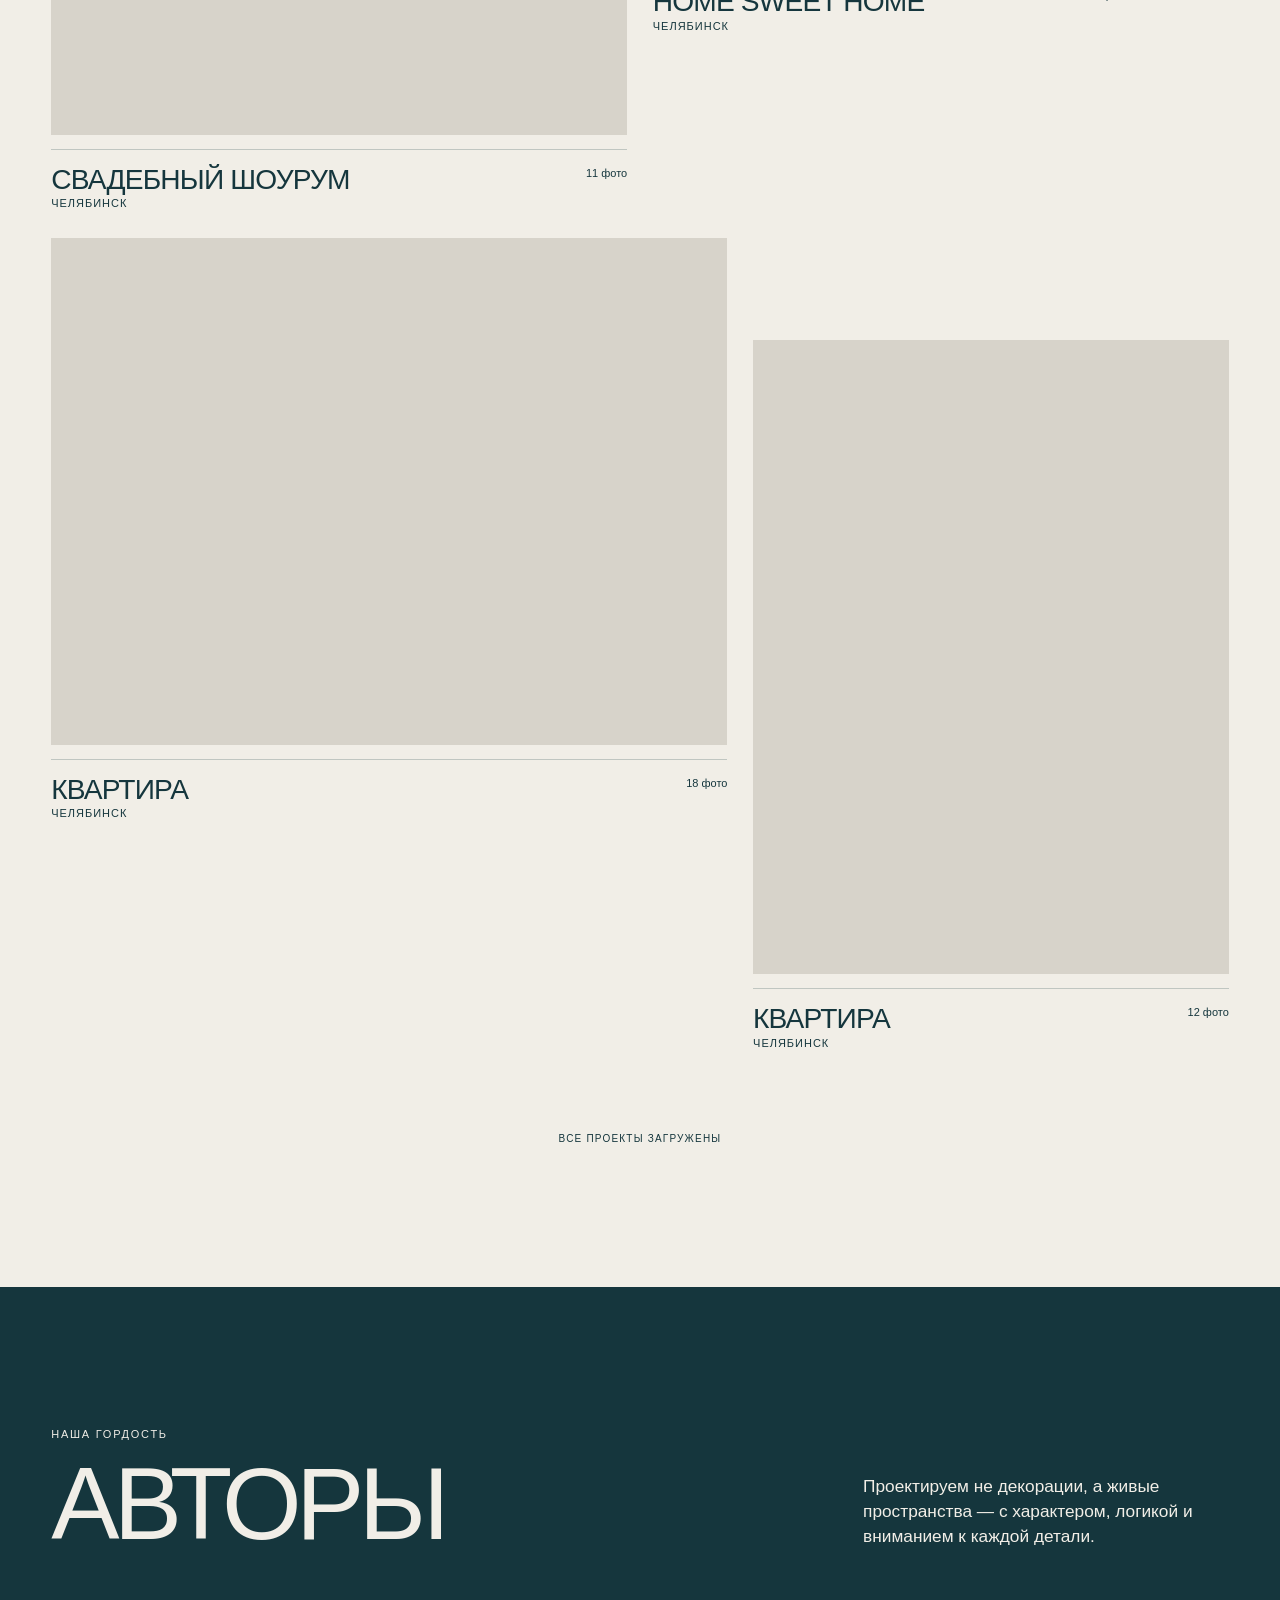
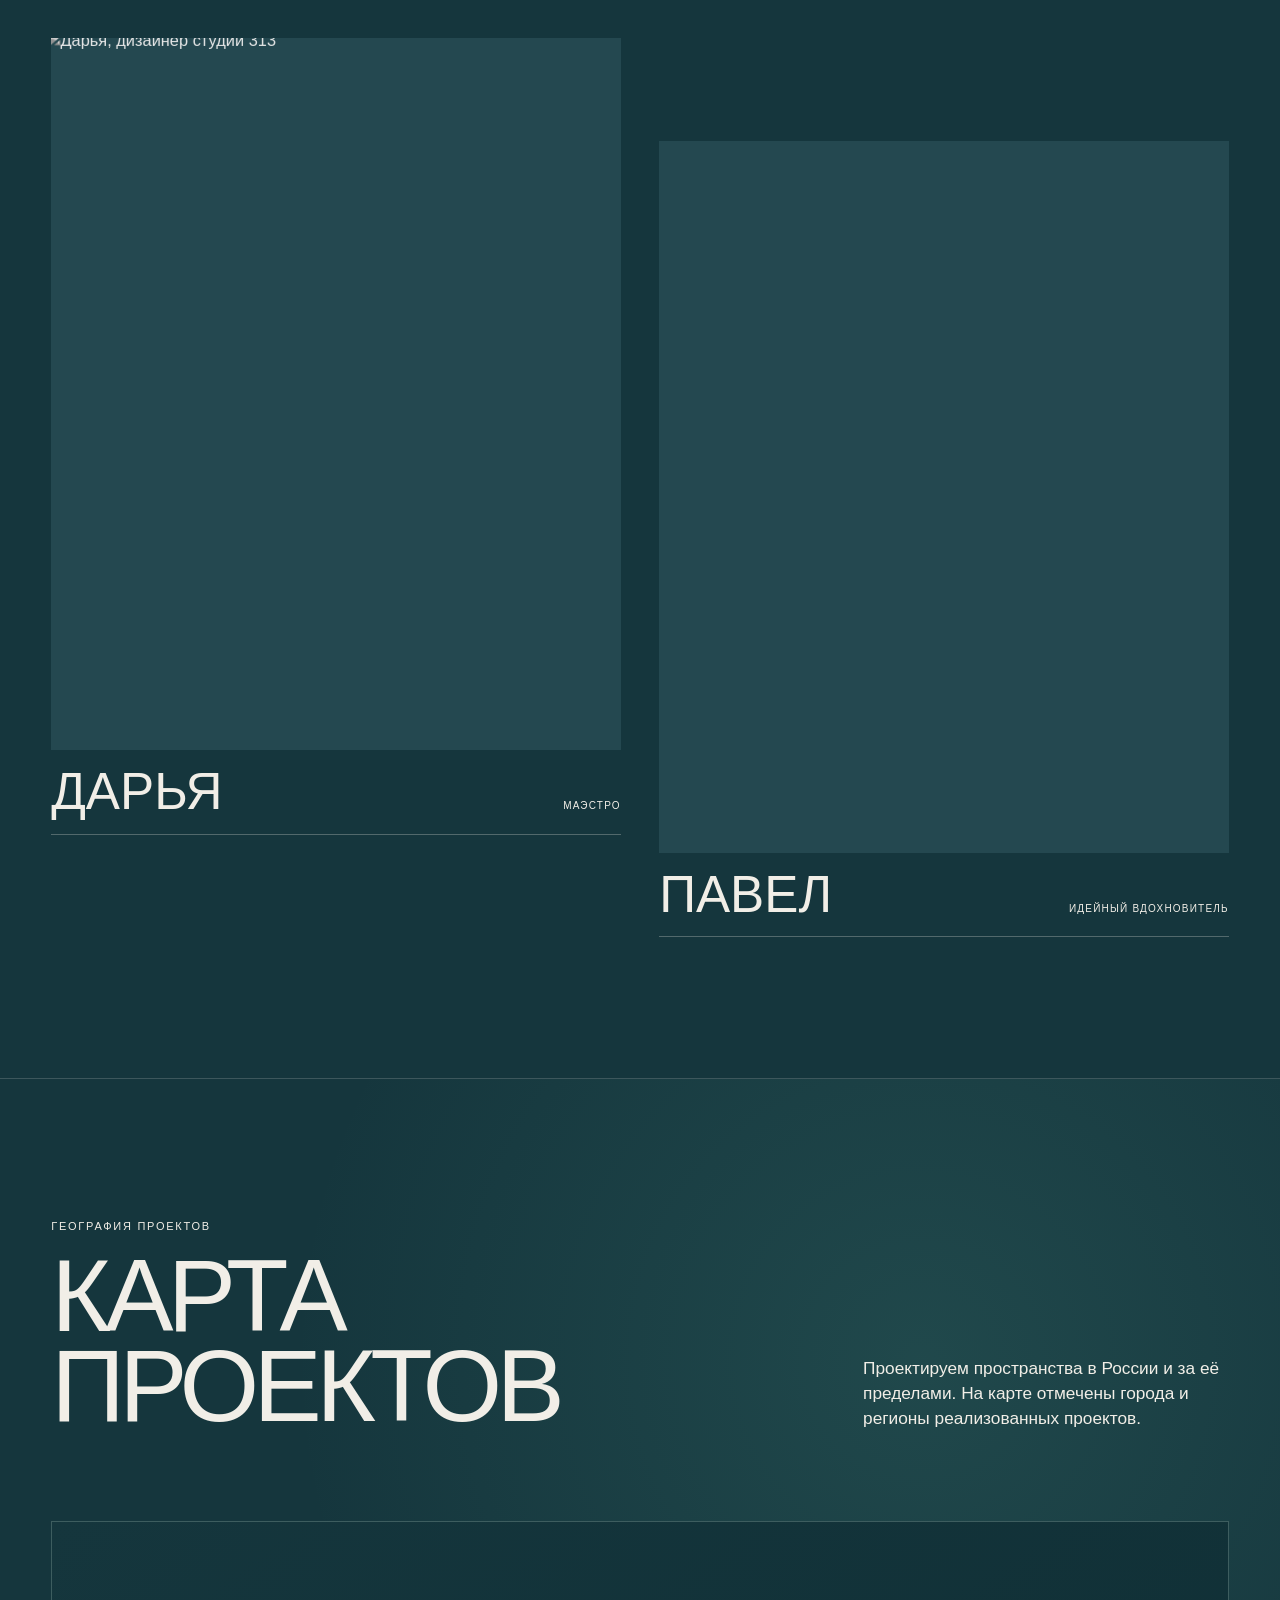
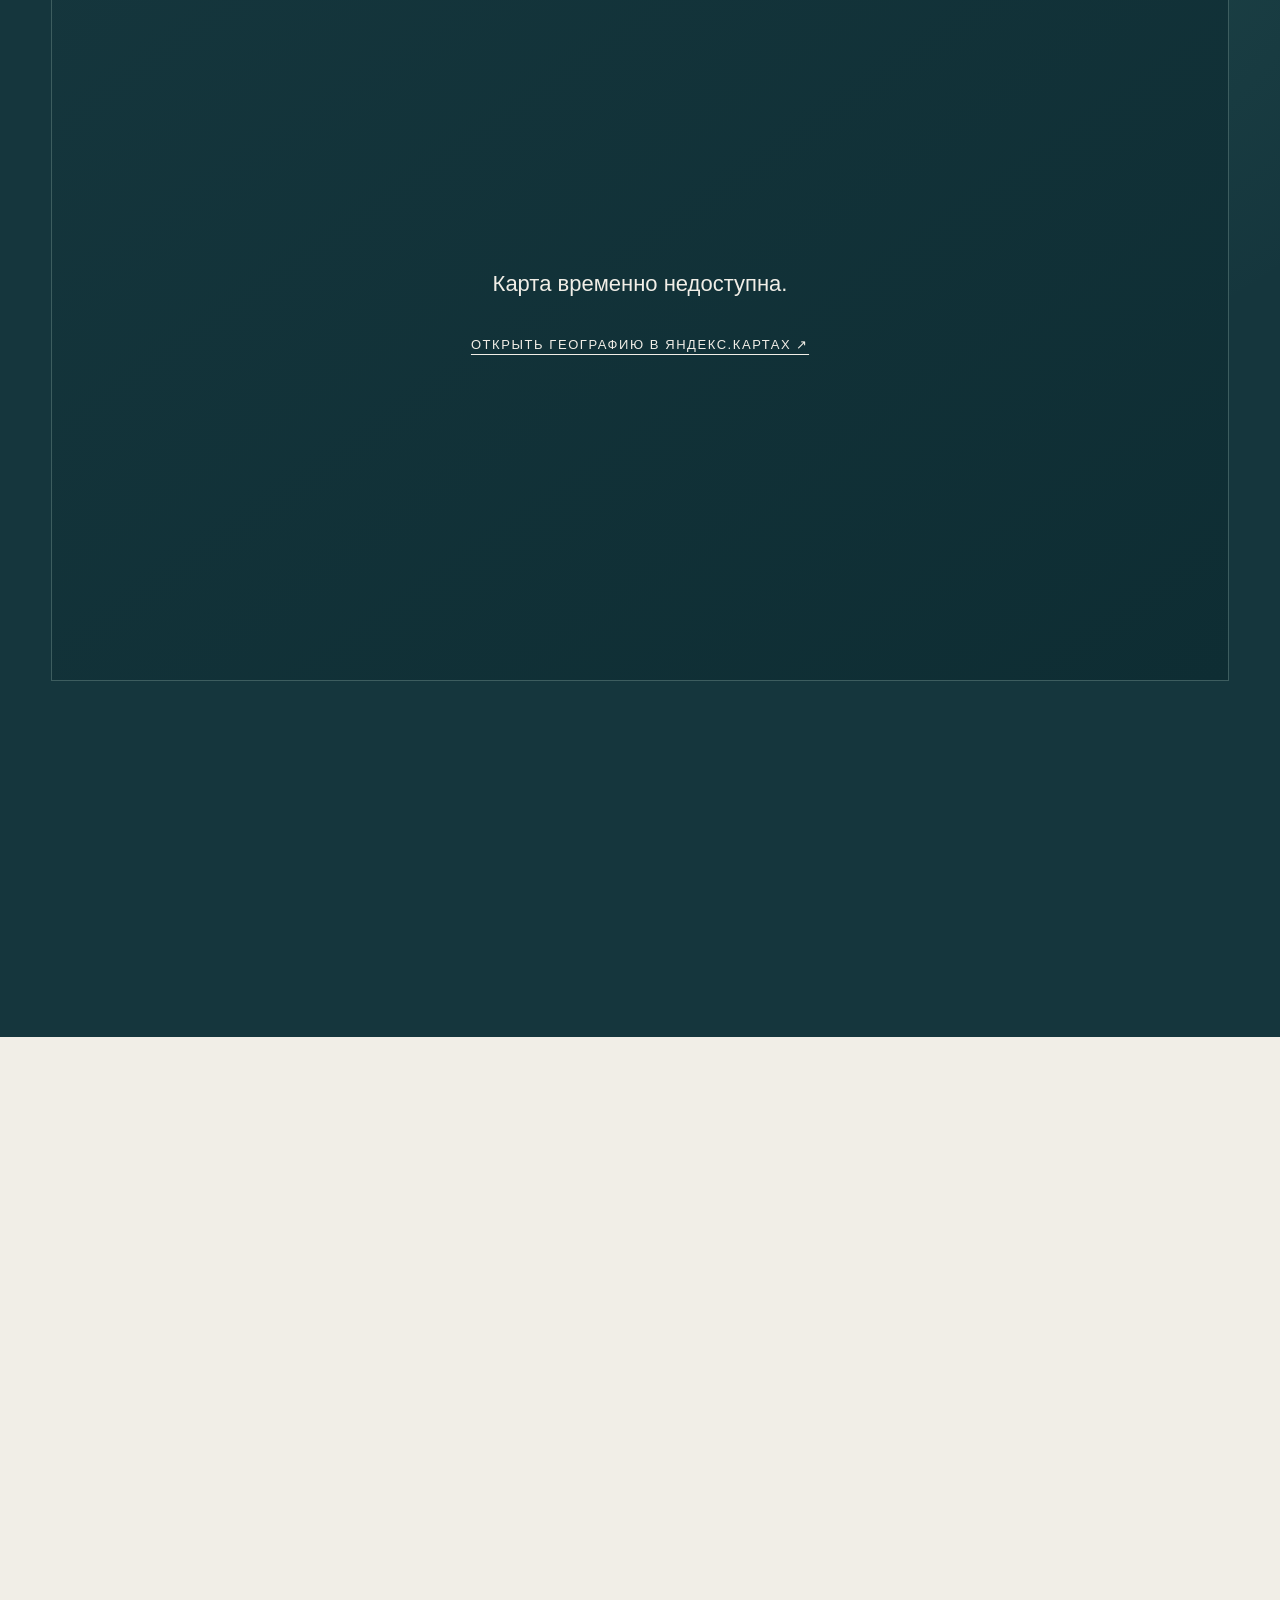
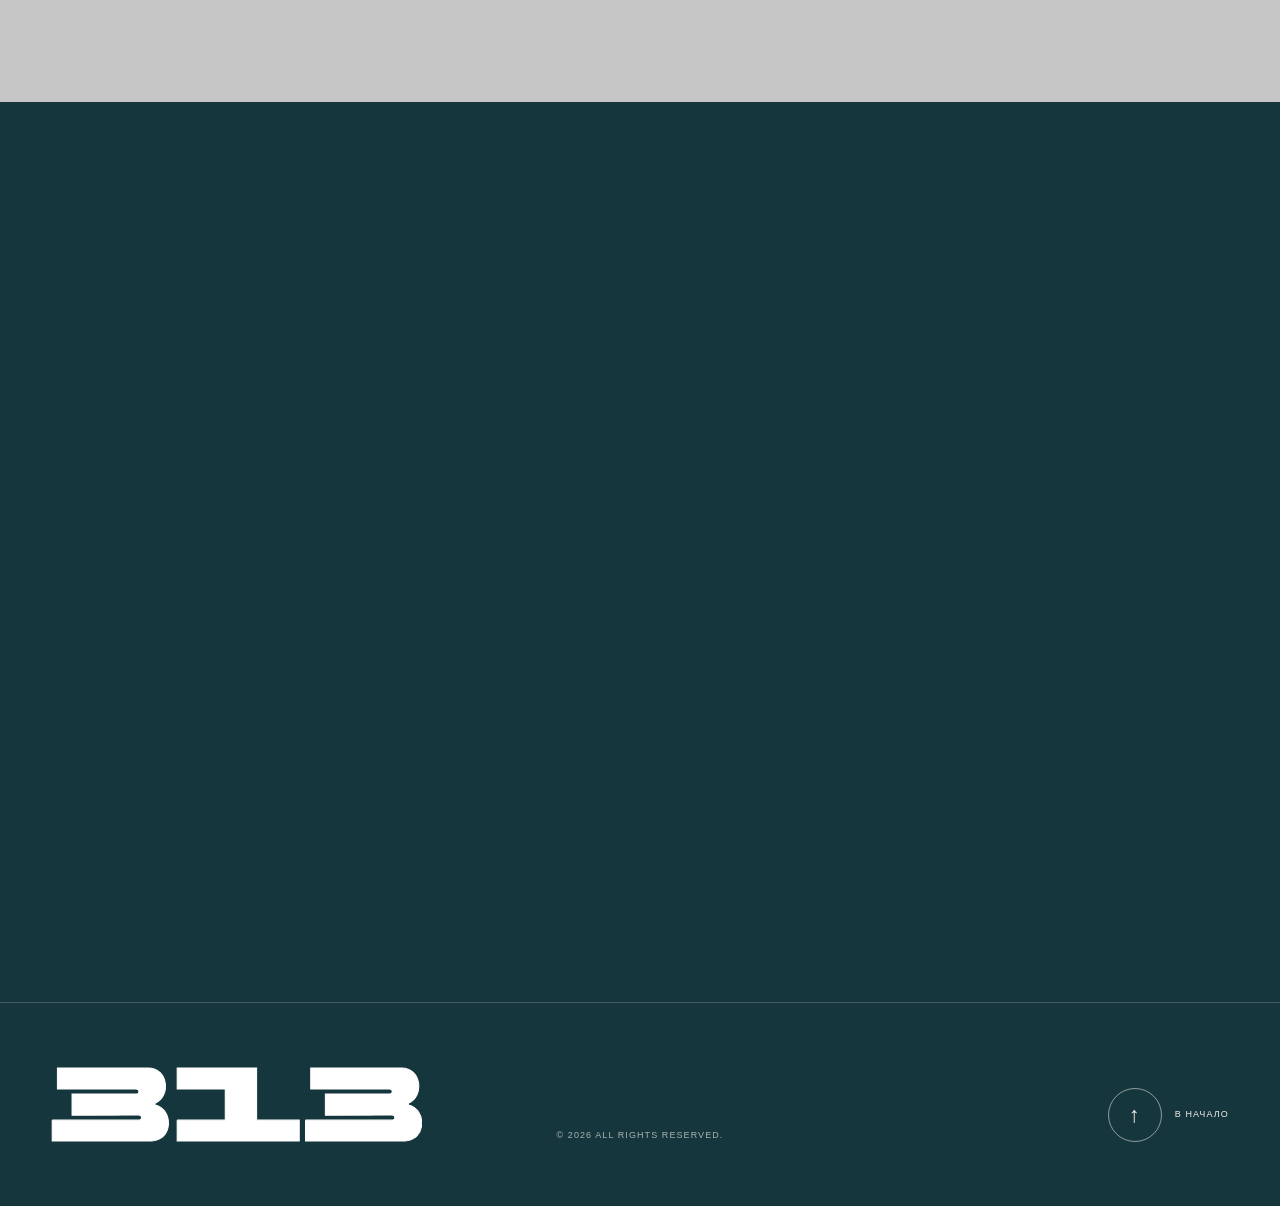
==== commit 673a5af7: "Use Yandex map under authors and upgrade footer" ====
--- a/index.html
+++ b/index.html
@@ -73,6 +73,34 @@
       </div>
     </section>
 
+    <section class="section section-dark project-map" id="geography" aria-labelledby="geography-title">
+      <div class="section-head reveal">
+        <div>
+          <p class="eyebrow">География проектов</p>
+          <h2 id="geography-title">Карта проектов</h2>
+        </div>
+        <p class="section-intro">Проектируем пространства в России и за её пределами. На карте отмечены города и регионы реализованных проектов.</p>
+      </div>
+      <div class="project-map__frame reveal">
+        <div id="yandex-project-map" class="project-map__canvas" data-yandex-map data-api-key="" aria-label="Интерактивная Яндекс.Карта с географией проектов студии 313"></div>
+        <div class="project-map__fallback" data-map-fallback hidden>
+          <p>Карта временно недоступна.</p>
+          <a href="https://yandex.ru/maps/?ll=47.500000%2C51.500000&z=3" target="_blank" rel="noreferrer">Открыть географию в Яндекс.Картах ↗</a>
+        </div>
+      </div>
+      <div class="project-map__legend reveal" aria-label="Города и количество проектов">
+        <div><span>Москва</span><strong>1 проект</strong></div>
+        <div><span>Екатеринбург</span><strong>1 проект</strong></div>
+        <div><span>Челябинск</span><strong>7 проектов</strong></div>
+        <div><span>Миасс</span><strong>1 проект</strong></div>
+        <div><span>Увильды</span><strong>1 проект</strong></div>
+        <div><span>Челябинская область</span><strong>1 проект</strong></div>
+        <div><span>Массандра</span><strong>1 проект</strong></div>
+        <div><span>Тель-Авив</span><strong>1 проект</strong></div>
+      </div>
+    </section>
+
+
     <section class="scope section" id="scope" aria-labelledby="scope-title">
       <div class="section-head reveal">
         <div><p class="eyebrow">От идеи до реализации</p><h2 id="scope-title">Состав полного<br />дизайн-проекта</h2></div>
@@ -119,32 +147,19 @@
         </form>
       </div>
     </section>
+</main>
 
-    <section class="section section-dark project-map" id="geography" aria-labelledby="geography-title">
-      <div class="section-head reveal">
-        <div>
-          <p class="eyebrow">География проектов</p>
-          <h2 id="geography-title">Карта проектов</h2>
-        </div>
-        <p class="section-intro">Проектируем пространства в России и за её пределами. На карте отмечены города и регионы уже реализованных проектов.</p>
-      </div>
-      <div class="project-map__viewport reveal" tabindex="0" aria-label="Карта проектов. На мобильном устройстве карту можно двигать по горизонтали.">
-        <img src="assets/projects-map.svg" alt="Карта проектов студии 313: Москва, Екатеринбург, Челябинск, Миасс, Увильды, Массандра и Тель-Авив" loading="lazy" decoding="async" />
-      </div>
-      <div class="project-map__legend reveal" aria-label="Список городов и количества проектов">
-        <div><span>Москва</span><strong>1 проект</strong></div>
-        <div><span>Екатеринбург</span><strong>1 проект</strong></div>
-        <div><span>Челябинск</span><strong>7 проектов</strong></div>
-        <div><span>Миасс</span><strong>1 проект</strong></div>
-        <div><span>Увильды</span><strong>1 проект</strong></div>
-        <div><span>Челябинская область</span><strong>1 проект</strong></div>
-        <div><span>Массандра</span><strong>1 проект</strong></div>
-        <div><span>Тель-Авив</span><strong>1 проект</strong></div>
-      </div>
-    </section>
-  </main>
+  <footer class="site-footer">
+    <a class="footer-brand" href="#top" aria-label="313 — в начало сайта">
+      <img src="assets/logo.svg" alt="313" />
+    </a>
+    <p>© <span data-year></span> All Rights Reserved.</p>
+    <a class="back-to-top" href="#top" aria-label="Перейти в начало сайта">
+      <span class="back-to-top__icon" aria-hidden="true">↑</span>
+      <span>В начало</span>
+    </a>
+  </footer>
 
-  <footer class="site-footer"><a class="footer-brand" href="#top">313</a><p>© <span data-year></span> All Rights Reserved.</p><a href="#top">Наверх ↑</a></footer>
 
   <dialog class="project-dialog" data-project-dialog aria-labelledby="dialog-title">
     <div class="dialog-shell">
@@ -152,6 +167,7 @@
       <div class="dialog-gallery" data-dialog-gallery></div>
     </div>
   </dialog>
+  <script src="yandex-map.js" defer></script>
   <script src="script.js" defer></script>
 </body>
 </html>
--- a/hero-tilda.css
+++ b/hero-tilda.css
@@ -14,19 +14,53 @@
 @media(prefers-reduced-motion:reduce){html{scroll-behavior:auto}.hero-art,[data-parallax-image]{transform:none!important;scale:1!important;margin-top:0!important;height:100%!important;will-change:auto!important}}
 
 
-/* 313 header logo reveal and project map */
-.brand{transition:opacity .38s var(--ease),transform .38s var(--ease),visibility .38s var(--ease)}
-.site-header:not(.is-scrolled):not(.menu-open) .brand{opacity:0;visibility:hidden;pointer-events:none;transform:translateY(-8px)}
-.site-header.is-scrolled .brand,.site-header.menu-open .brand{opacity:1;visibility:visible;pointer-events:auto;transform:translateY(0)}
+
+
+/* 313 Yandex map and SVG footer */
 .project-map{position:relative;overflow:hidden;background:#15363d;color:var(--paper);border-top:1px solid rgba(241,238,231,.18)}
-.project-map::before{content:"";position:absolute;inset:0;background:radial-gradient(circle at 72% 18%,rgba(100,184,164,.12),transparent 38%);pointer-events:none}
-.project-map>.section-head,.project-map__viewport,.project-map__legend{position:relative;z-index:1}
-.project-map__viewport{overflow:hidden;border:1px solid rgba(184,215,207,.24);background:#15363d}
-.project-map__viewport img{display:block;width:100%;height:auto;min-height:0;object-fit:contain}
+.project-map::before{content:"";position:absolute;inset:0;background:radial-gradient(circle at 72% 18%,rgba(100,184,164,.14),transparent 40%);pointer-events:none}
+.project-map>.section-head,.project-map__frame,.project-map__legend{position:relative;z-index:1}
+.project-map__frame{position:relative;height:clamp(520px,62vw,760px);overflow:hidden;border:1px solid rgba(184,215,207,.28);background:#0e2d33}
+.project-map__canvas{width:100%;height:100%;opacity:0;transition:opacity .7s var(--ease)}
+.project-map__canvas.is-ready{opacity:1}
+.project-map__canvas [class*="ground-pane"]{filter:grayscale(1) sepia(.48) hue-rotate(104deg) saturate(.82) brightness(.62) contrast(1.14)}
+.project-map__canvas [class*="copyright"],.project-map__canvas [class*="controls__control"]{filter:none}
+.project-map__canvas [class*="map-copyrights-promo"]{display:none!important}
+.project-map__fallback{position:absolute;inset:0;display:grid;place-content:center;gap:14px;text-align:center;background:linear-gradient(145deg,#15363d,#0e2d33)}
+.project-map__fallback[hidden]{display:none}
+.project-map__fallback p{font-size:22px}
+.project-map__fallback a{font-size:13px;text-transform:uppercase;letter-spacing:.12em;text-decoration:underline;text-underline-offset:5px}
+.ya-project-marker{position:relative;width:20px;height:20px;color:#eef0e8;font-family:Arial,Helvetica,sans-serif;pointer-events:auto}
+.ya-project-marker__dot{position:absolute;inset:3px;border:3px solid #15363d;border-radius:50%;background:#eef0e8;box-shadow:0 0 0 1px rgba(238,240,232,.25)}
+.ya-project-marker__pulse{position:absolute;inset:-8px;border:1px solid rgba(130,184,171,.8);border-radius:50%;animation:yaMapPulse 2.7s ease-out infinite}
+.ya-project-marker__label{position:absolute;top:50%;display:flex;flex-direction:column;gap:3px;min-width:max-content;padding:8px 10px;background:rgba(21,54,61,.88);border:1px solid rgba(184,215,207,.32);backdrop-filter:blur(7px);transform:translateY(-50%)}
+.ya-project-marker__label strong{font-size:12px;line-height:1;text-transform:uppercase;letter-spacing:.08em;font-weight:600}
+.ya-project-marker__label small{font-size:9px;line-height:1;text-transform:uppercase;letter-spacing:.1em;color:#9fc8bd}
+.ya-project-marker--right .ya-project-marker__label,.ya-project-marker--right-up .ya-project-marker__label,.ya-project-marker--right-down .ya-project-marker__label,.ya-project-marker--right-down-far .ya-project-marker__label{left:28px}
+.ya-project-marker--left-up .ya-project-marker__label,.ya-project-marker--left-down .ya-project-marker__label{right:28px;text-align:right}
+.ya-project-marker--right-up .ya-project-marker__label,.ya-project-marker--left-up .ya-project-marker__label{top:-20px}
+.ya-project-marker--right-down .ya-project-marker__label,.ya-project-marker--left-down .ya-project-marker__label{top:42px}
+.ya-project-marker--right-down-far .ya-project-marker__label{top:72px}
+@keyframes yaMapPulse{0%{opacity:.8;transform:scale(.55)}75%,100%{opacity:0;transform:scale(1.45)}}
 .project-map__legend{display:grid;grid-template-columns:repeat(4,minmax(0,1fr));margin-top:30px;border-top:1px solid rgba(241,238,231,.2);border-left:1px solid rgba(241,238,231,.2)}
 .project-map__legend div{display:flex;flex-direction:column;gap:6px;min-height:92px;padding:20px;border-right:1px solid rgba(241,238,231,.2);border-bottom:1px solid rgba(241,238,231,.2)}
 .project-map__legend span{font-size:11px;text-transform:uppercase;letter-spacing:.12em;color:rgba(241,238,231,.68)}
 .project-map__legend strong{font-size:18px;font-weight:500}
-@media(max-width:980px){.project-map__viewport{overflow-x:auto;overflow-y:hidden;-webkit-overflow-scrolling:touch;scrollbar-width:none}.project-map__viewport::-webkit-scrollbar{display:none}.project-map__viewport img{width:auto;min-width:920px;max-width:none}.project-map__legend{grid-template-columns:repeat(2,minmax(0,1fr))}}
-@media(max-width:700px){.site-header:not(.is-scrolled):not(.menu-open) .brand{transform:translateY(-5px)}.project-map__viewport{margin-left:-22px;margin-right:-22px;border-left:0;border-right:0}.project-map__viewport img{min-width:820px}.project-map__legend{grid-template-columns:1fr 1fr;margin-top:22px}.project-map__legend div{min-height:80px;padding:16px}.project-map__legend strong{font-size:16px}}
+.site-footer{background:#15363d;color:var(--paper);border-top:1px solid rgba(241,238,231,.2);padding:clamp(38px,5vw,72px) var(--pad);align-items:end}
+.footer-brand{display:block;width:clamp(190px,29vw,520px);font-size:0;line-height:0;letter-spacing:0}
+.footer-brand img{display:block;width:100%;height:auto}
+.site-footer p{color:rgba(241,238,231,.68)}
+.back-to-top{justify-self:end;display:flex!important;align-items:center;gap:13px;font-size:12px;text-transform:uppercase;letter-spacing:.12em}
+.back-to-top__icon{display:grid;place-items:center;width:54px;height:54px;border:1px solid rgba(241,238,231,.55);border-radius:50%;font-size:22px;transition:background .3s var(--ease),color .3s var(--ease),transform .3s var(--ease)}
+.back-to-top:hover .back-to-top__icon{background:var(--paper);color:#15363d;transform:translateY(-4px)}
+@media(max-width:980px){.project-map__frame{height:620px}.project-map__legend{grid-template-columns:repeat(2,minmax(0,1fr))}.ya-project-marker__label{display:none}.site-footer{grid-template-columns:1fr auto;gap:30px}.site-footer p{grid-column:1}.back-to-top{grid-column:2;grid-row:1 / span 2}}
+@media(max-width:700px){.project-map__frame{height:520px;margin-left:-22px;margin-right:-22px;border-left:0;border-right:0}.project-map__legend{grid-template-columns:1fr 1fr;margin-top:22px}.project-map__legend div{min-height:80px;padding:16px}.project-map__legend strong{font-size:16px}.site-footer{grid-template-columns:1fr;padding:46px 22px;align-items:start}.footer-brand{width:min(76vw,360px)}.site-footer p,.back-to-top{grid-column:1;grid-row:auto}.back-to-top{justify-self:start;margin-top:22px}.back-to-top__icon{width:58px;height:58px}}
+@media(prefers-reduced-motion:reduce){.project-map__canvas{transition:none}.ya-project-marker__pulse{animation:none}.back-to-top__icon{transition:none}}
+
+
+/* 313 header logo reveal */
+.brand{transition:opacity .38s var(--ease),transform .38s var(--ease),visibility .38s var(--ease)}
+.site-header:not(.is-scrolled):not(.menu-open) .brand{opacity:0;visibility:hidden;pointer-events:none;transform:translateY(-8px)}
+.site-header.is-scrolled .brand,.site-header.menu-open .brand{opacity:1;visibility:visible;pointer-events:auto;transform:translateY(0)}
+@media(max-width:700px){.site-header:not(.is-scrolled):not(.menu-open) .brand{transform:translateY(-5px)}}
 @media(prefers-reduced-motion:reduce){.brand{transition:none!important}}
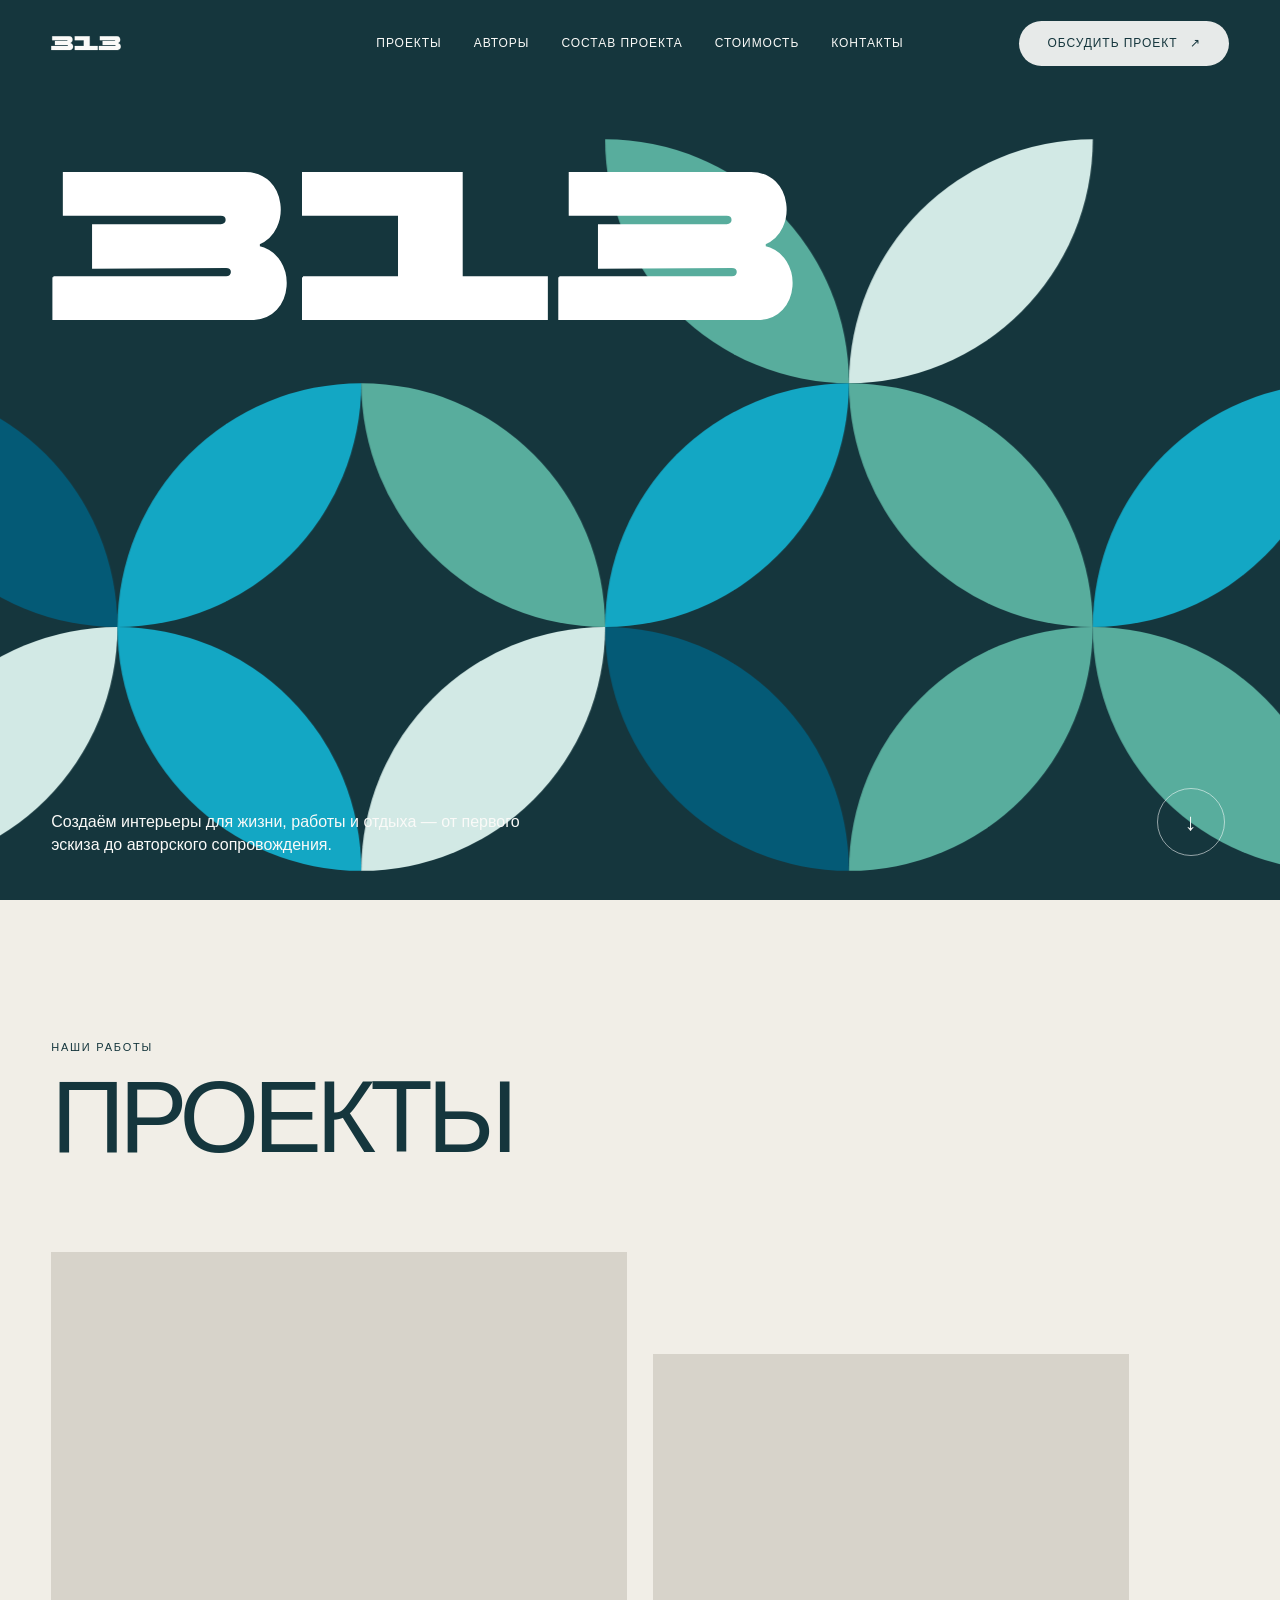
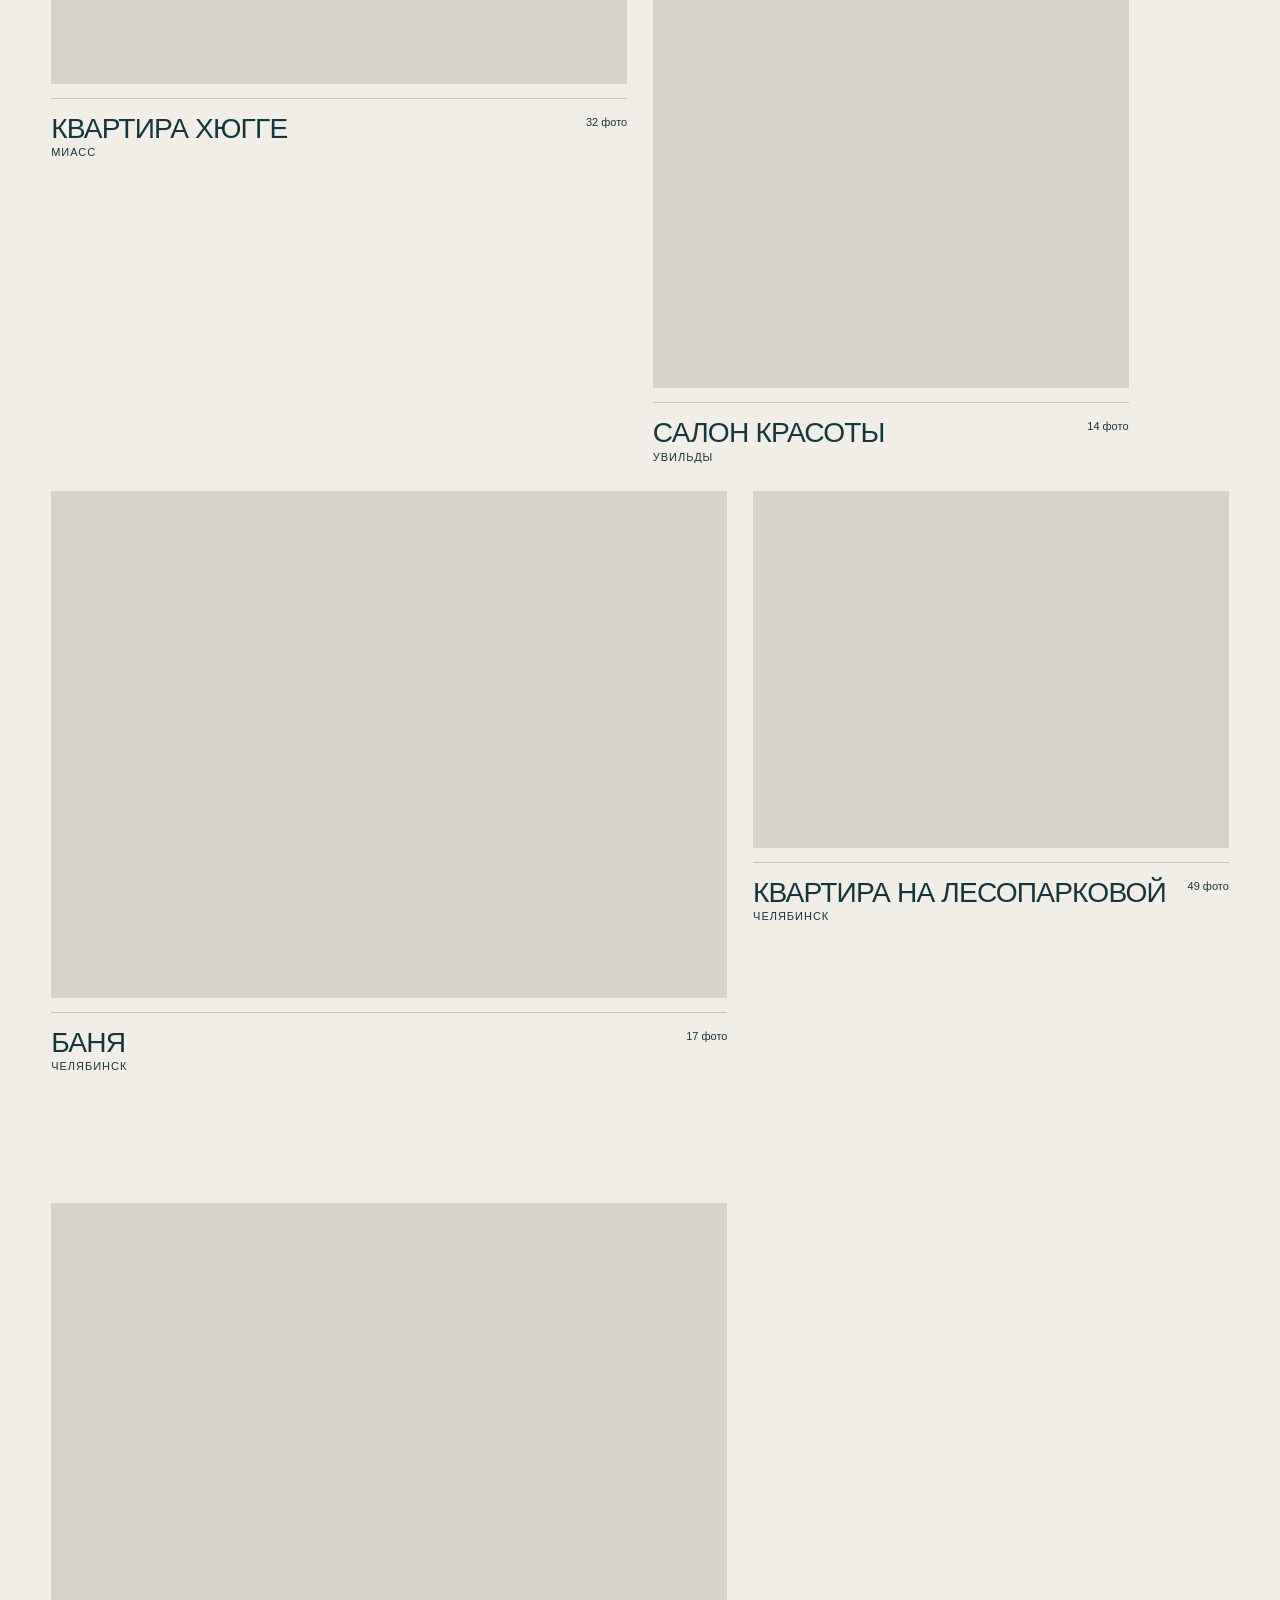
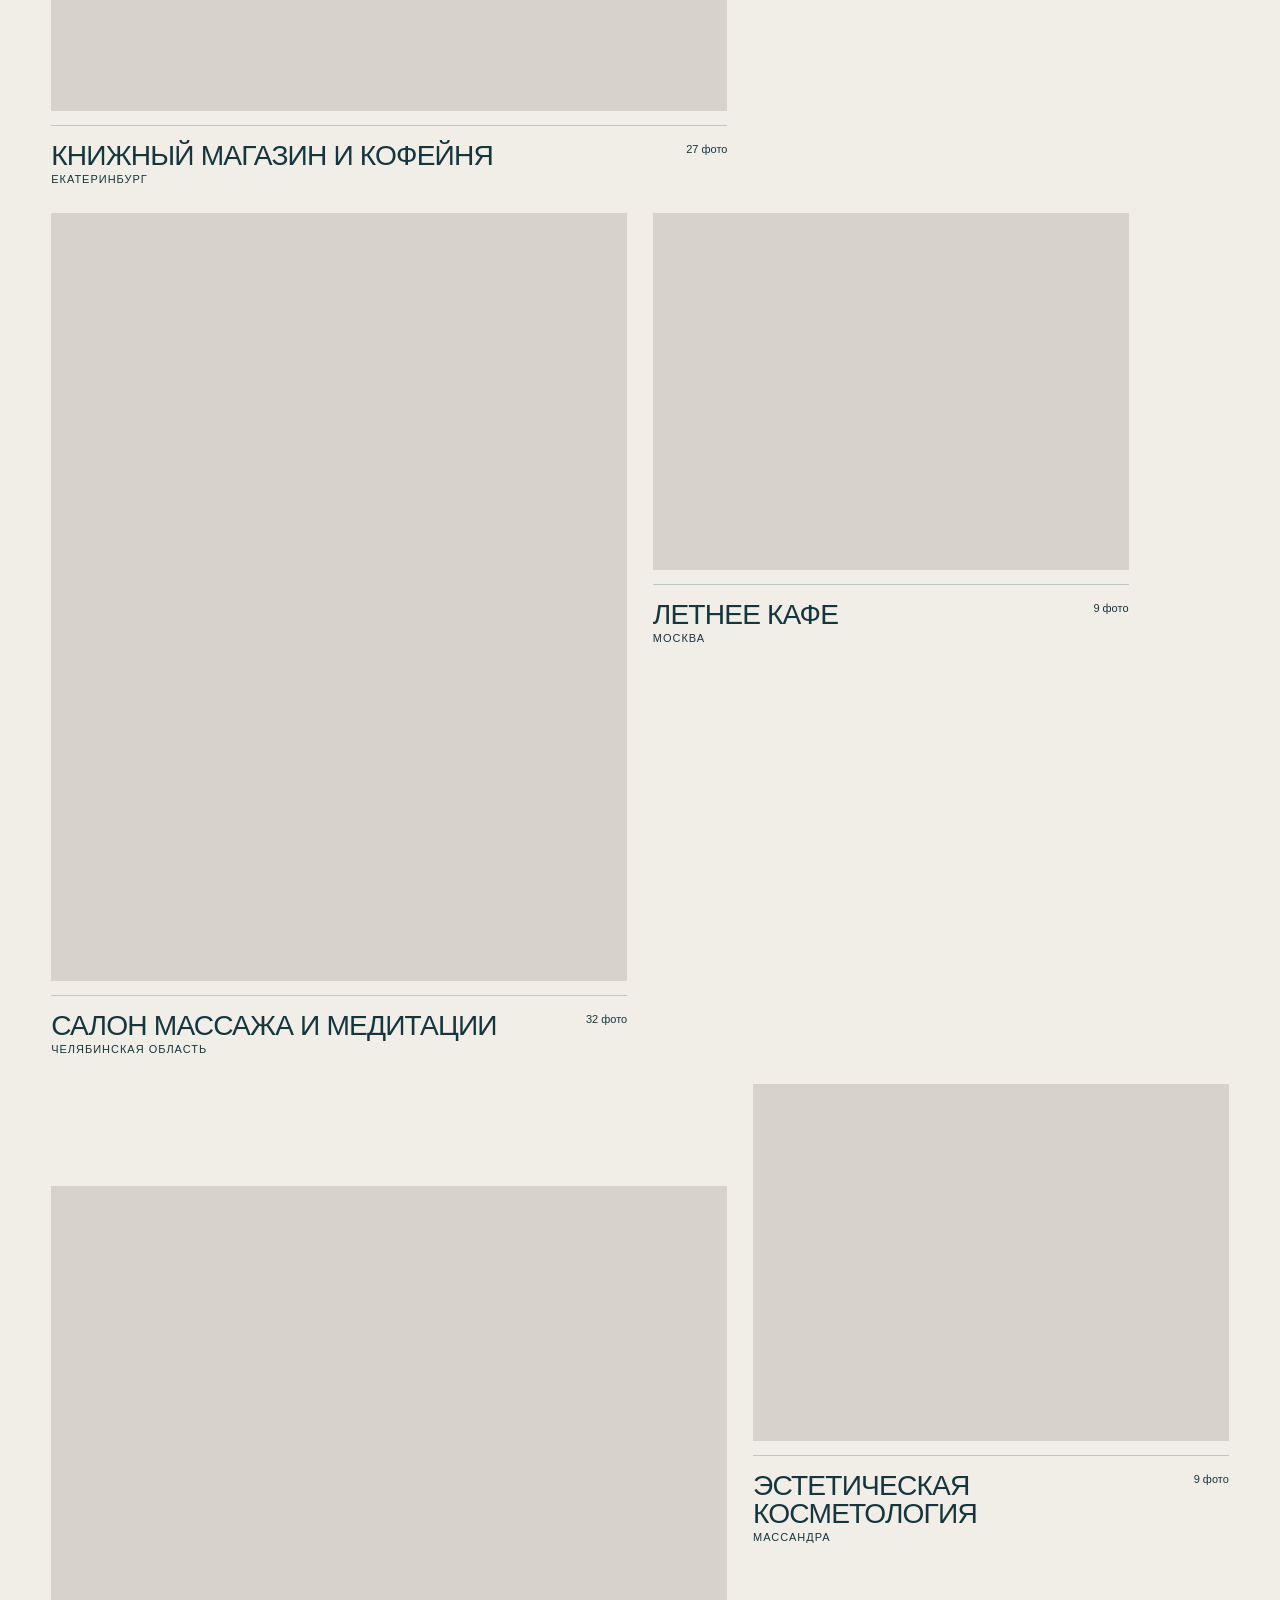
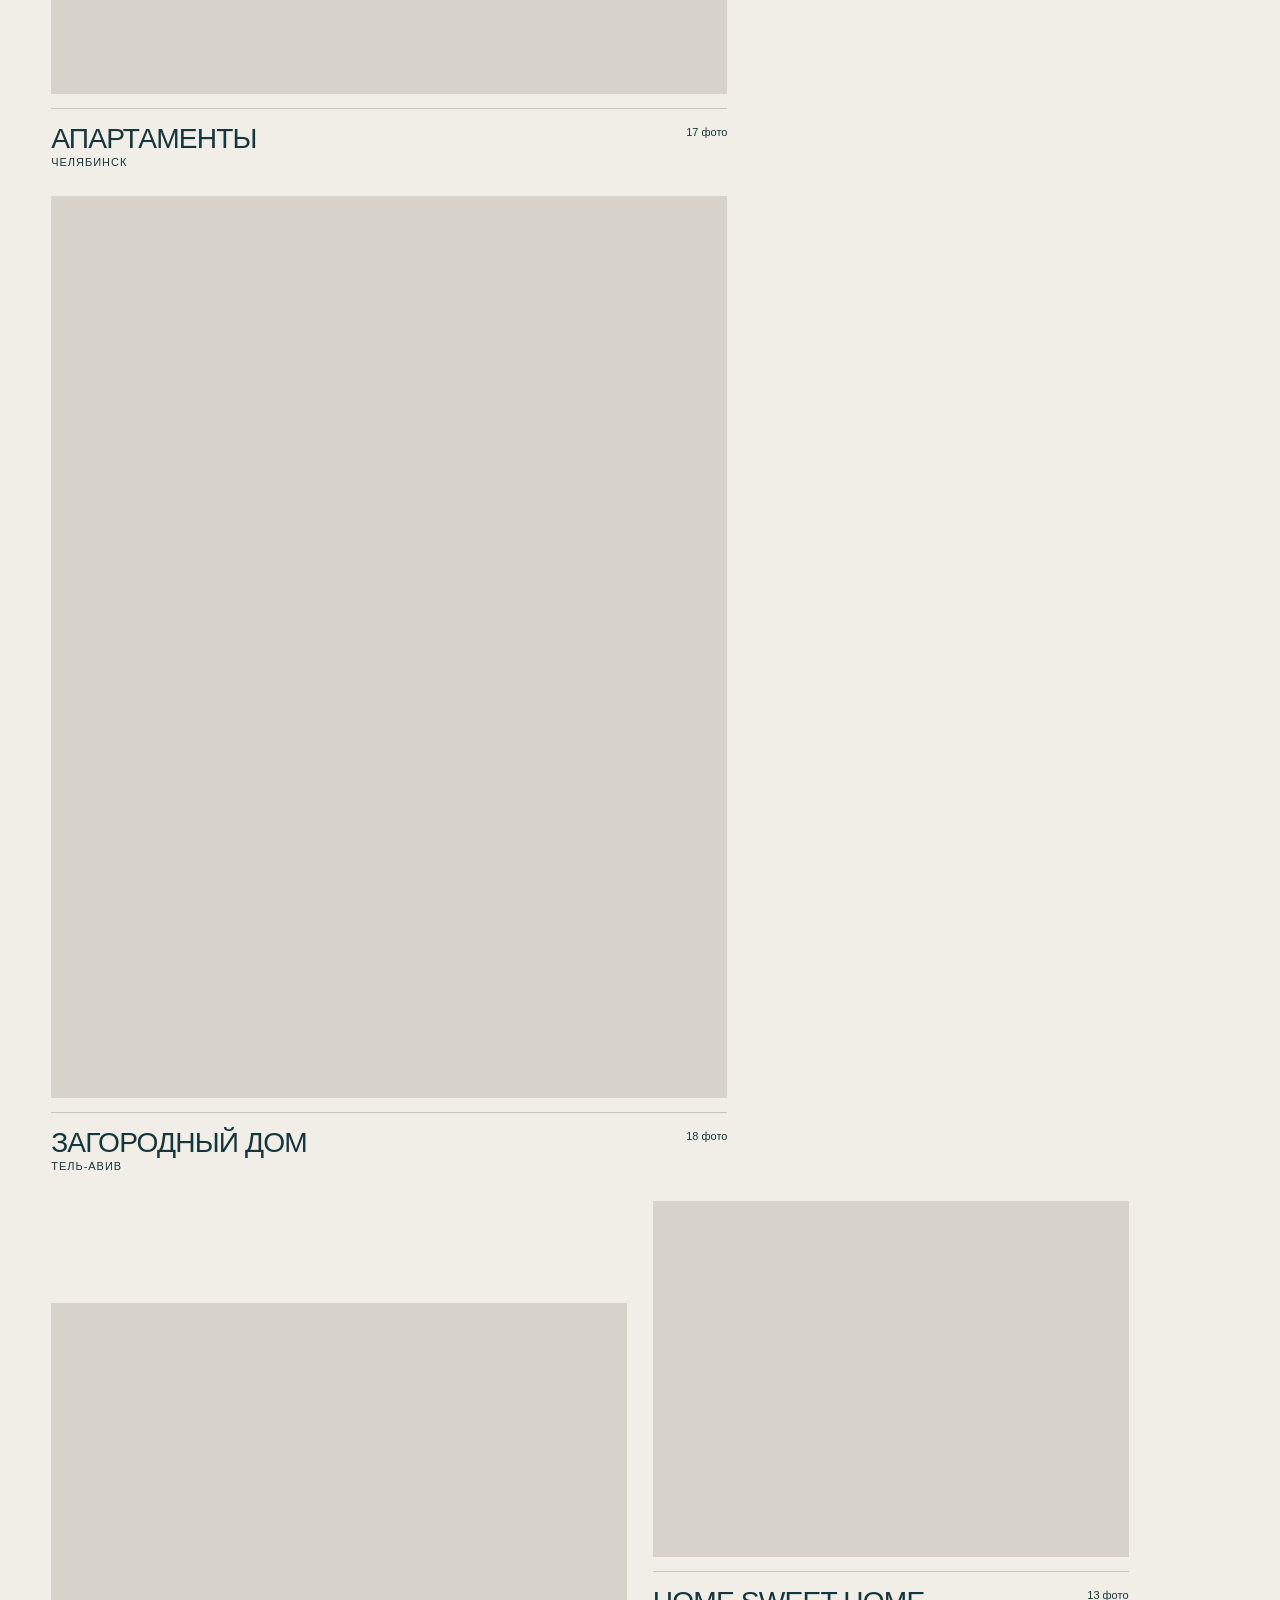
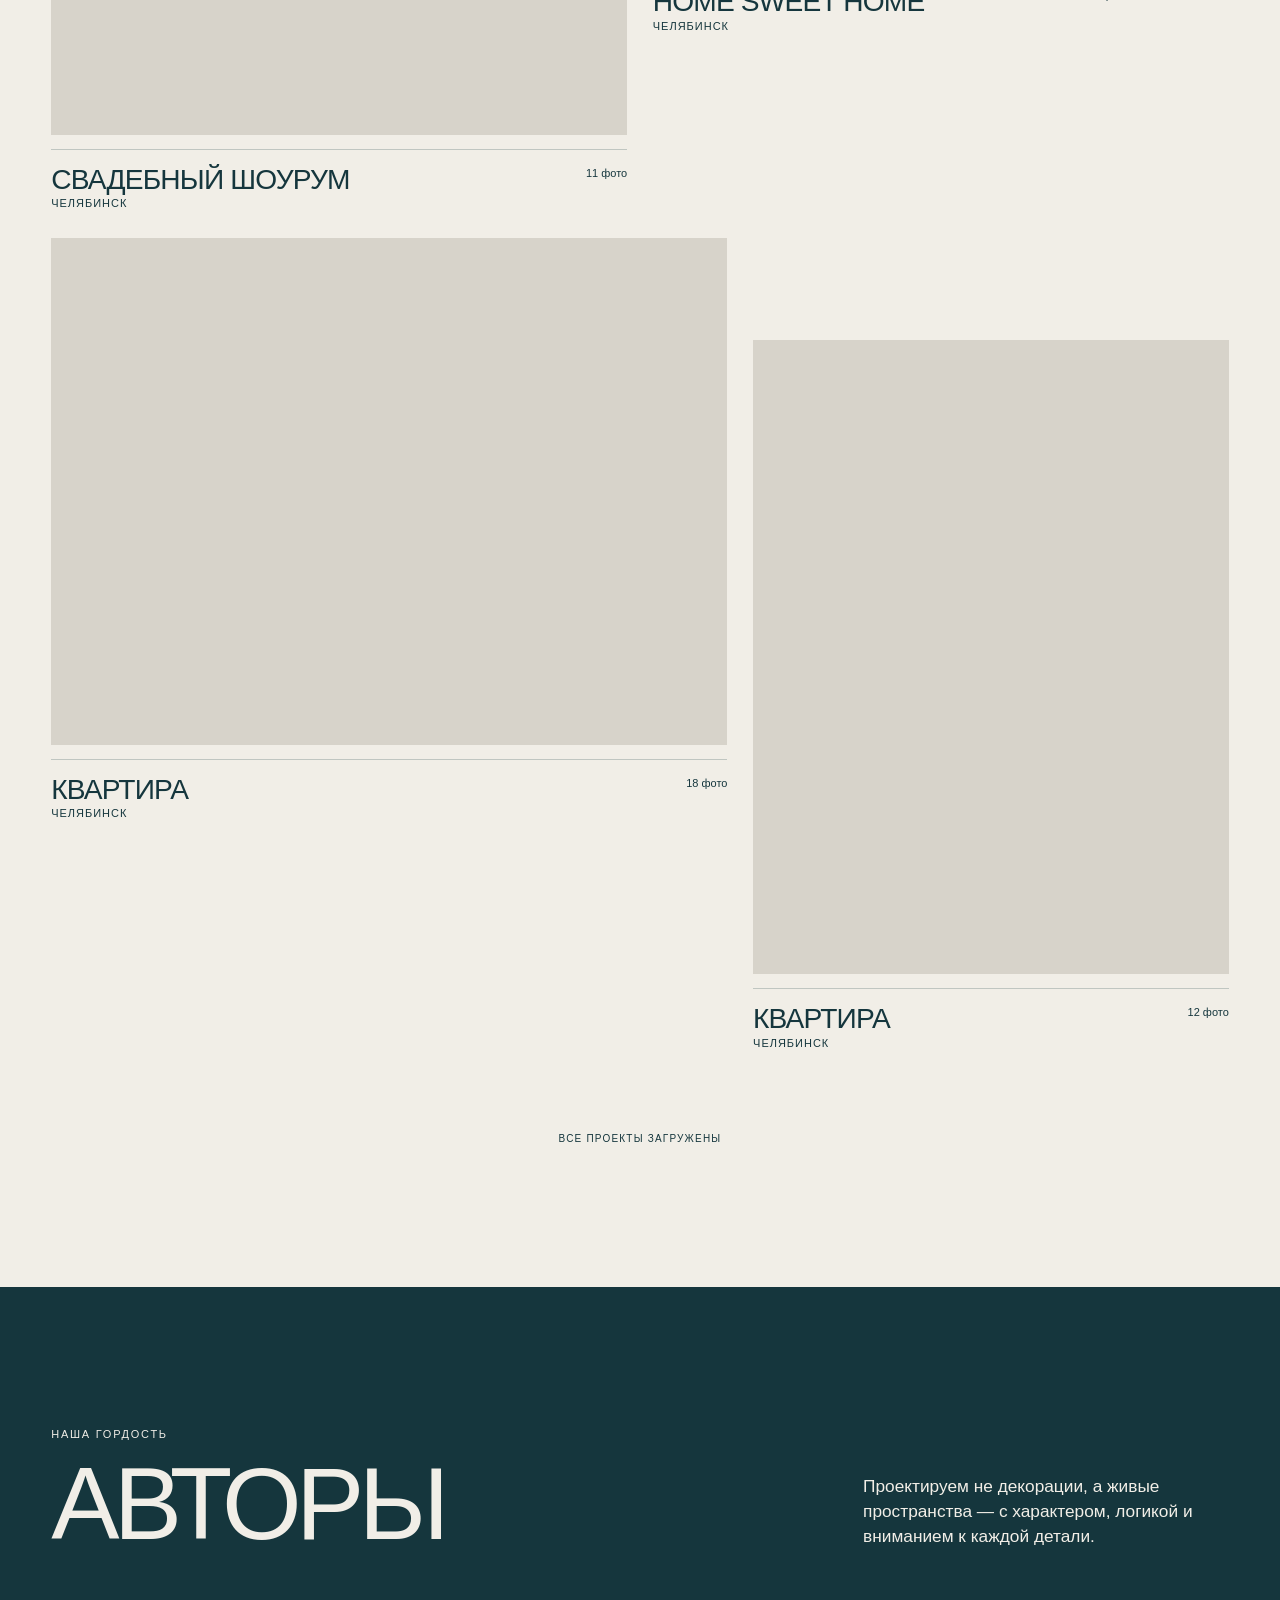
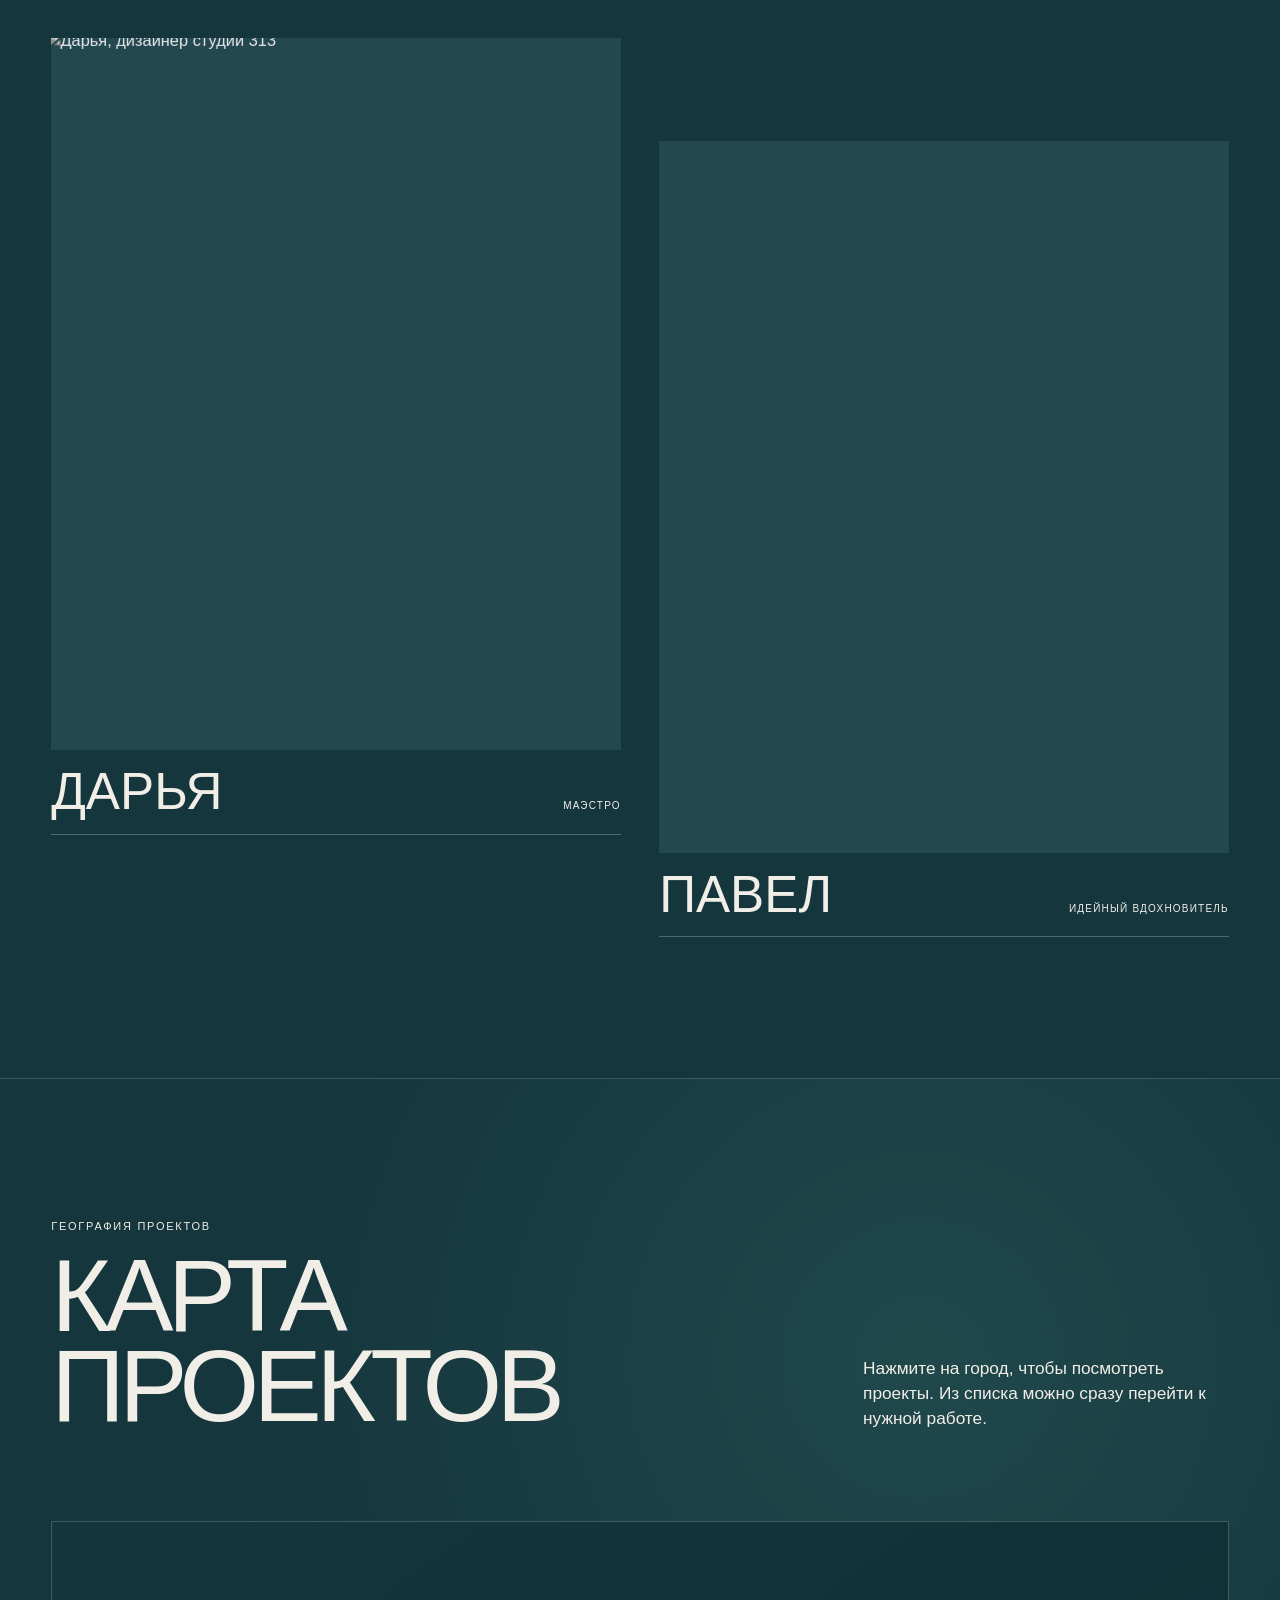
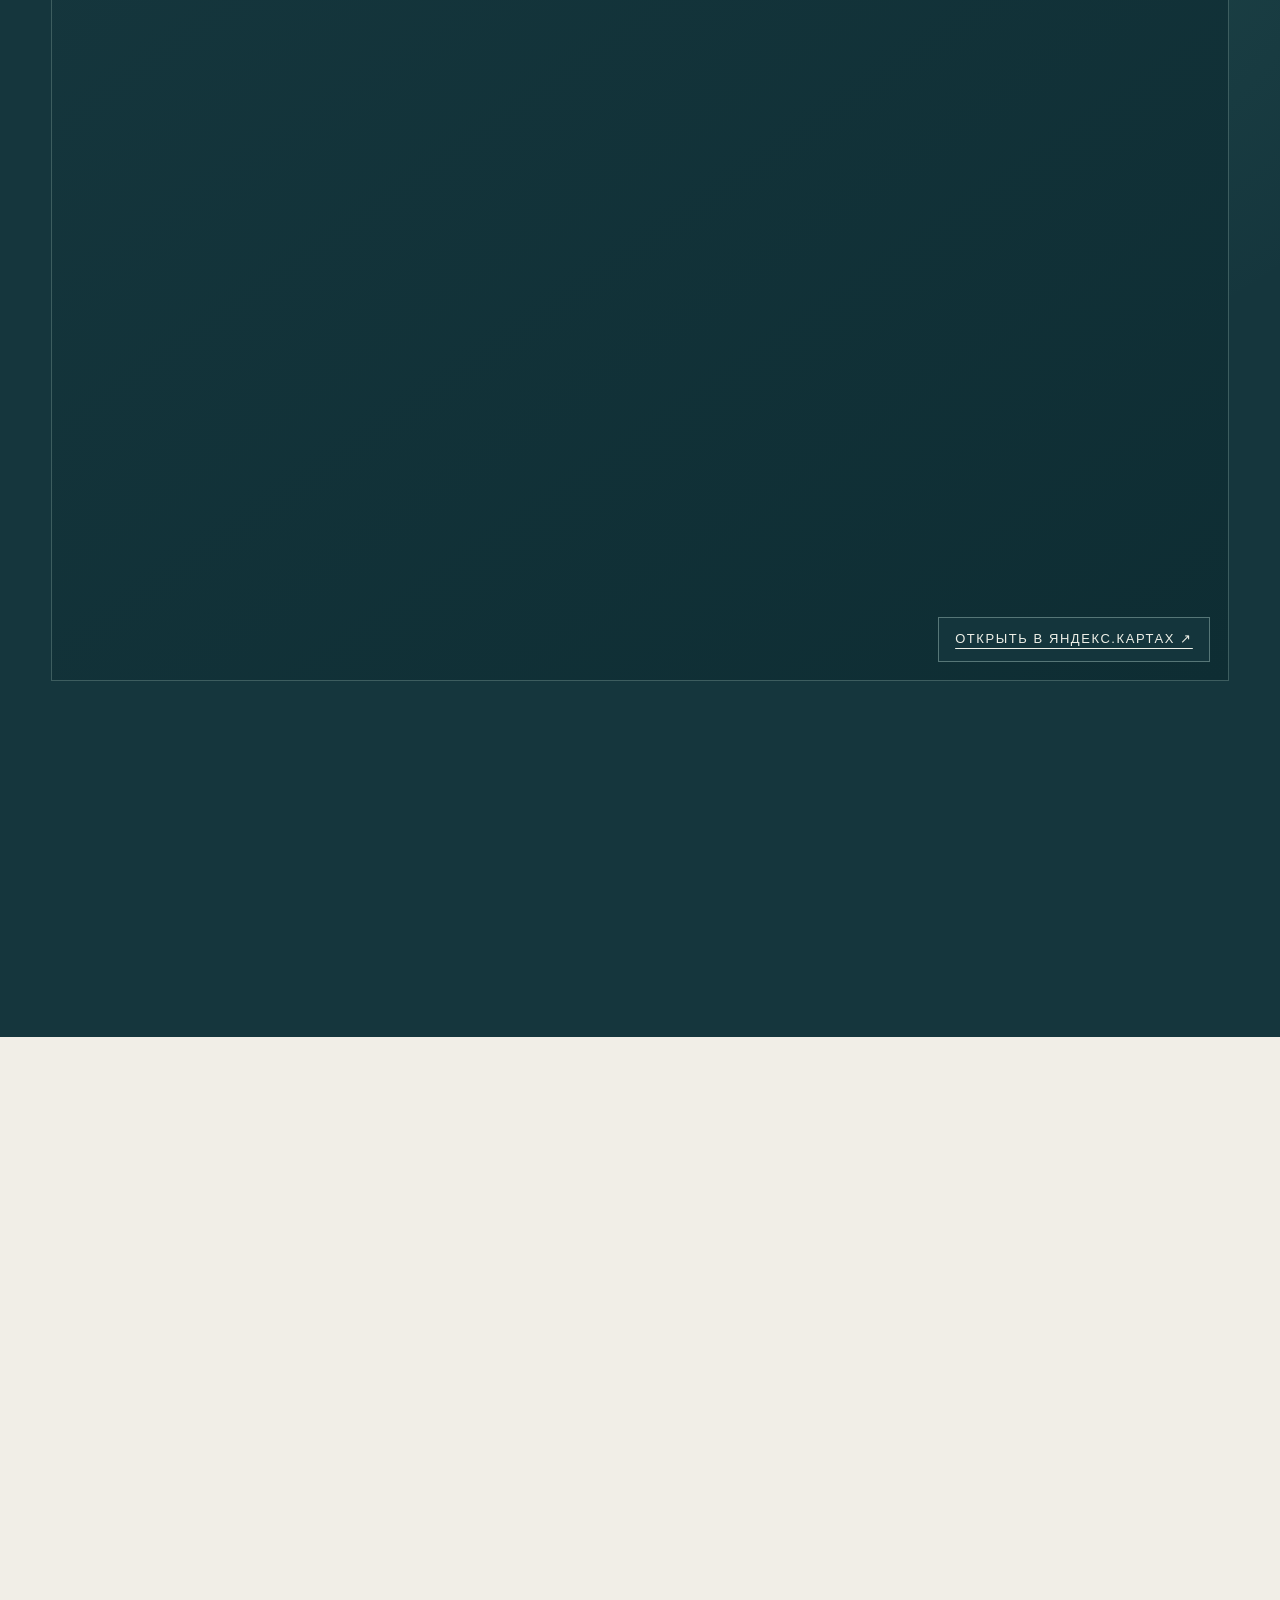
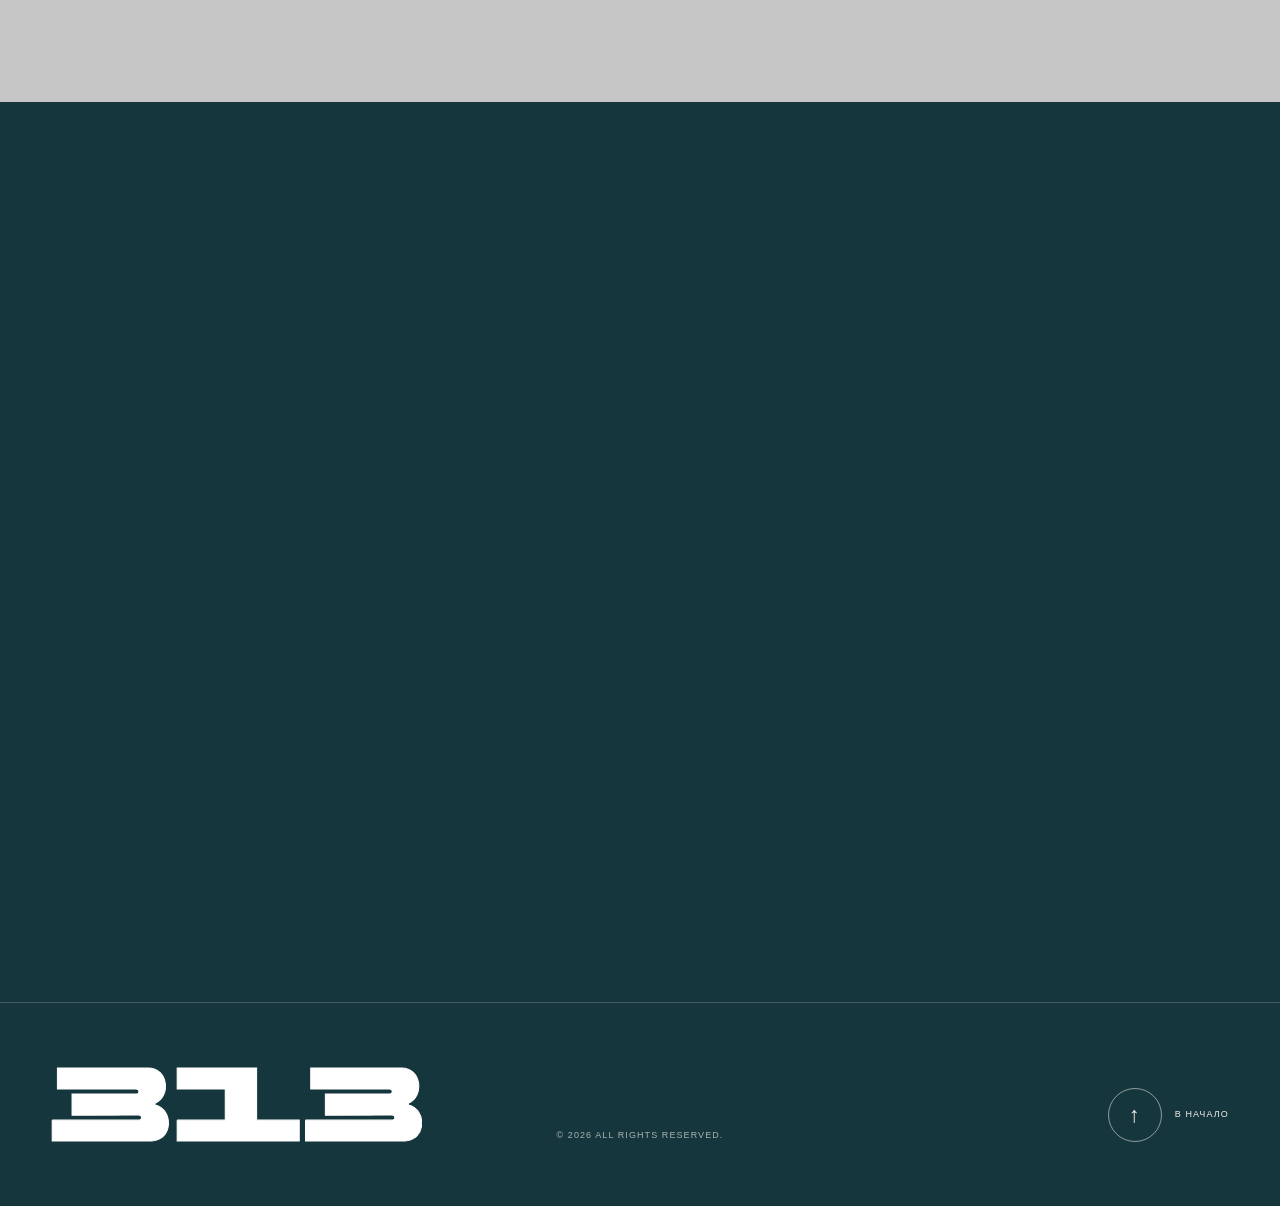
==== commit 187475bd: "Add city project lists and map navigation" ====
--- a/index.html
+++ b/index.html
@@ -79,29 +79,38 @@
           <p class="eyebrow">География проектов</p>
           <h2 id="geography-title">Карта проектов</h2>
         </div>
-        <p class="section-intro">Проектируем пространства в России и за её пределами. На карте отмечены города и регионы реализованных проектов.</p>
+        <p class="section-intro">Нажмите на город, чтобы посмотреть проекты. Из списка можно сразу перейти к нужной работе.</p>
       </div>
-      <div class="project-map__frame reveal">
-        <div id="yandex-project-map" class="project-map__canvas" data-yandex-map data-api-key="" aria-label="Интерактивная Яндекс.Карта с географией проектов студии 313"></div>
-        <div class="project-map__fallback" data-map-fallback hidden>
-          <p>Карта временно недоступна.</p>
-          <a href="https://yandex.ru/maps/?ll=47.500000%2C51.500000&z=3" target="_blank" rel="noreferrer">Открыть географию в Яндекс.Картах ↗</a>
+      <div class="project-map__interactive reveal">
+        <div class="project-map__frame">
+          <div id="yandex-project-map" class="project-map__canvas" data-yandex-map data-api-key="" aria-label="Интерактивная Яндекс.Карта с географией проектов студии 313"></div>
+          <div class="project-map__fallback" data-map-fallback hidden></div>
         </div>
+        <aside class="project-map__projects" data-map-projects-panel hidden aria-live="polite" aria-label="Проекты выбранного города">
+          <div class="project-map__projects-head">
+            <div>
+              <p class="eyebrow">Проекты города</p>
+              <h3 data-map-city-title></h3>
+              <p data-map-city-count></p>
+            </div>
+            <button type="button" class="project-map__projects-close" data-map-panel-close aria-label="Закрыть список проектов">×</button>
+          </div>
+          <div class="project-map__projects-list" data-map-project-list></div>
+        </aside>
       </div>
       <div class="project-map__legend reveal" aria-label="Города и количество проектов">
-        <div><span>Москва</span><strong>1 проект</strong></div>
-        <div><span>Екатеринбург</span><strong>1 проект</strong></div>
-        <div><span>Челябинск</span><strong>7 проектов</strong></div>
-        <div><span>Миасс</span><strong>1 проект</strong></div>
-        <div><span>Увильды</span><strong>1 проект</strong></div>
-        <div><span>Челябинская область</span><strong>1 проект</strong></div>
-        <div><span>Массандра</span><strong>1 проект</strong></div>
-        <div><span>Тель-Авив</span><strong>1 проект</strong></div>
+        <button type="button" data-map-city="moscow"><span>Москва</span><strong>1 проект</strong></button>
+        <button type="button" data-map-city="ekaterinburg"><span>Екатеринбург</span><strong>1 проект</strong></button>
+        <button type="button" data-map-city="chelyabinsk"><span>Челябинск</span><strong>7 проектов</strong></button>
+        <button type="button" data-map-city="miass"><span>Миасс</span><strong>1 проект</strong></button>
+        <button type="button" data-map-city="uvildy"><span>Увильды</span><strong>1 проект</strong></button>
+        <button type="button" data-map-city="chelyabinsk-region"><span>Челябинская область</span><strong>1 проект</strong></button>
+        <button type="button" data-map-city="massandra"><span>Массандра</span><strong>1 проект</strong></button>
+        <button type="button" data-map-city="tel-aviv"><span>Тель-Авив</span><strong>1 проект</strong></button>
       </div>
     </section>
 
-
-    <section class="scope section" id="scope" aria-labelledby="scope-title">
+<section class="scope section" id="scope" aria-labelledby="scope-title">
       <div class="section-head reveal">
         <div><p class="eyebrow">От идеи до реализации</p><h2 id="scope-title">Состав полного<br />дизайн-проекта</h2></div>
         <p class="section-intro">Вместо длинной ленты документов — компактная последовательность этапов. Всё важное осталось, но теперь это можно понять за минуту.</p>
@@ -169,5 +178,6 @@
   </dialog>
   <script src="yandex-map.js" defer></script>
   <script src="script.js" defer></script>
+  <script src="project-navigation.js" defer></script>
 </body>
 </html>
--- a/hero-tilda.css
+++ b/hero-tilda.css
@@ -64,3 +64,33 @@
 .site-header.is-scrolled .brand,.site-header.menu-open .brand{opacity:1;visibility:visible;pointer-events:auto;transform:translateY(0)}
 @media(max-width:700px){.site-header:not(.is-scrolled):not(.menu-open) .brand{transform:translateY(-5px)}}
 @media(prefers-reduced-motion:reduce){.brand{transition:none!important}}
+
+
+/* 313 interactive map project navigation */
+.project-map__interactive{position:relative}
+.project-map__projects{position:absolute;z-index:8;top:20px;right:20px;bottom:20px;width:min(370px,calc(100% - 40px));overflow:auto;padding:26px;background:rgba(14,45,51,.94);border:1px solid rgba(184,215,207,.4);box-shadow:0 22px 70px rgba(0,0,0,.24);backdrop-filter:blur(14px);animation:mapPanelIn .36s var(--ease) both}
+.project-map__projects[hidden]{display:none}
+.project-map__projects-head{display:flex;align-items:flex-start;justify-content:space-between;gap:20px;padding-bottom:22px;border-bottom:1px solid rgba(241,238,231,.2)}
+.project-map__projects-head h3{margin-top:8px;font-size:clamp(28px,3vw,46px);line-height:.95;letter-spacing:-.04em}
+.project-map__projects-head [data-map-city-count]{margin-top:10px;font-size:11px;text-transform:uppercase;letter-spacing:.12em;color:#9fc8bd}
+.project-map__projects-close{flex:0 0 auto;display:grid;place-items:center;width:42px;height:42px;border:1px solid rgba(241,238,231,.35);border-radius:50%;background:transparent;color:var(--paper);font-size:27px;line-height:1;cursor:pointer;transition:background .25s var(--ease),color .25s var(--ease),transform .25s var(--ease)}
+.project-map__projects-close:hover{background:var(--paper);color:#15363d;transform:rotate(6deg)}
+.project-map__projects-list{display:grid}
+.project-map__project{display:grid;grid-template-columns:38px minmax(0,1fr) auto;align-items:center;gap:14px;width:100%;padding:18px 0;border:0;border-bottom:1px solid rgba(241,238,231,.17);background:transparent;color:var(--paper);text-align:left;cursor:pointer}
+.project-map__project-index{font-size:10px;letter-spacing:.14em;color:#9fc8bd}
+.project-map__project-title{font-size:17px;line-height:1.15}
+.project-map__project-arrow{font-size:19px;transition:transform .25s var(--ease)}
+.project-map__project:hover .project-map__project-arrow{transform:translate(4px,-4px)}
+.project-map__legend button{display:flex;flex-direction:column;gap:6px;min-height:92px;padding:20px;border:0;border-right:1px solid rgba(241,238,231,.2);border-bottom:1px solid rgba(241,238,231,.2);background:transparent;color:var(--paper);text-align:left;cursor:pointer;transition:background .25s var(--ease),color .25s var(--ease)}
+.project-map__legend button:hover,.project-map__legend button.is-active{background:#eef0e8;color:#15363d}
+.project-map__legend button:hover span,.project-map__legend button.is-active span{color:rgba(21,54,61,.68)}
+.project-map__legend button span{font-size:11px;text-transform:uppercase;letter-spacing:.12em;color:rgba(241,238,231,.68)}
+.project-map__legend button strong{font-size:18px;font-weight:500}
+.project-card.is-map-target{position:relative;z-index:2}
+.project-card.is-map-target .project-media{box-shadow:0 0 0 4px #63b8a4,0 26px 80px rgba(21,54,61,.24)}
+.project-card.is-map-target .project-meta h3{color:#24534f}
+@keyframes mapPanelIn{from{opacity:0;transform:translateX(18px)}to{opacity:1;transform:translateX(0)}}
+@media(max-width:980px){.project-map__projects{width:min(330px,calc(100% - 32px));top:16px;right:16px;bottom:16px;padding:22px}.project-map__legend button{min-height:92px;padding:20px}}
+@media(max-width:700px){.project-map__interactive{display:flex;flex-direction:column}.project-map__projects{position:relative;inset:auto;width:auto;max-height:none;margin:16px -22px 0;padding:24px 22px;border-left:0;border-right:0;box-shadow:none;animation:mapPanelMobileIn .32s var(--ease) both}.project-map__projects-head h3{font-size:38px}.project-map__project{grid-template-columns:34px minmax(0,1fr) auto;padding:17px 0}.project-map__legend button{min-height:80px;padding:16px}.project-map__legend button strong{font-size:16px}}
+@keyframes mapPanelMobileIn{from{opacity:0;transform:translateY(-10px)}to{opacity:1;transform:translateY(0)}}
+@media(prefers-reduced-motion:reduce){.project-map__projects{animation:none}.project-map__projects-close,.project-map__project-arrow,.project-map__legend button{transition:none}.project-card.is-map-target .project-media{box-shadow:0 0 0 4px #63b8a4}}
